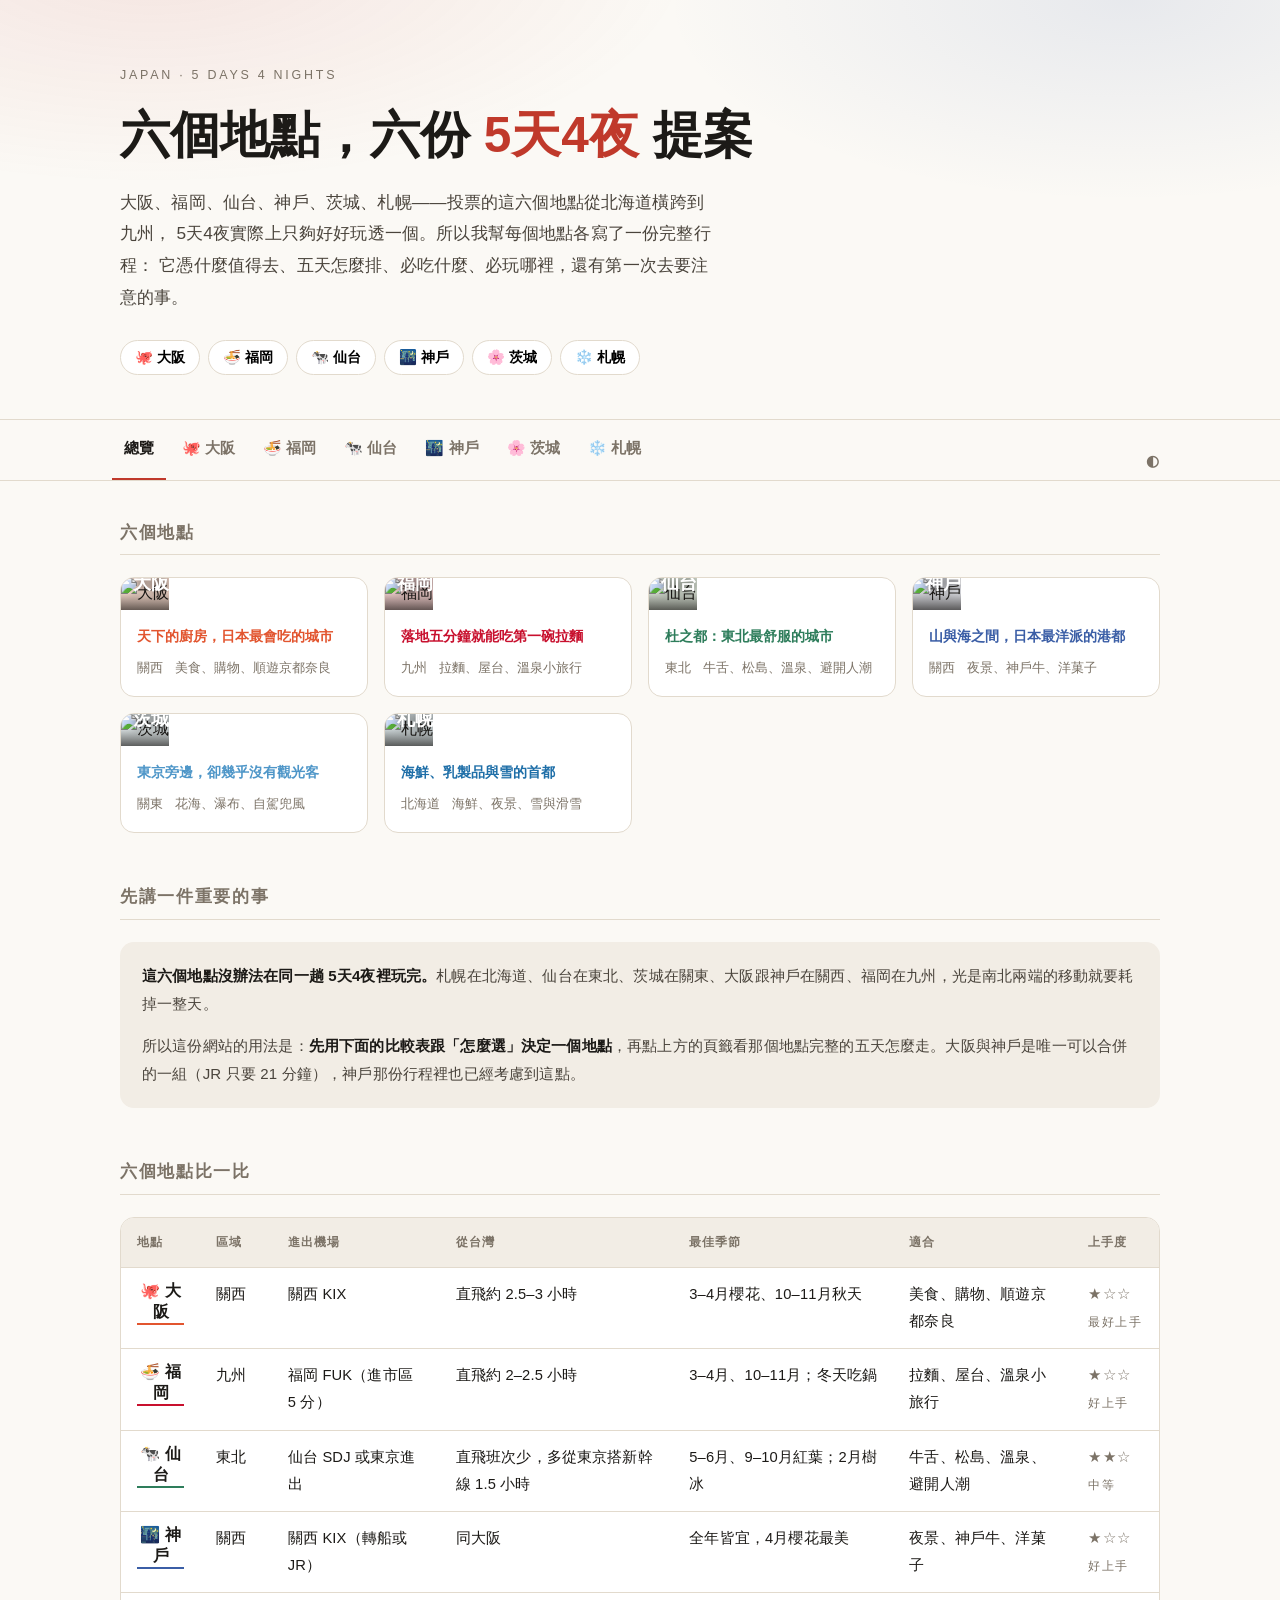
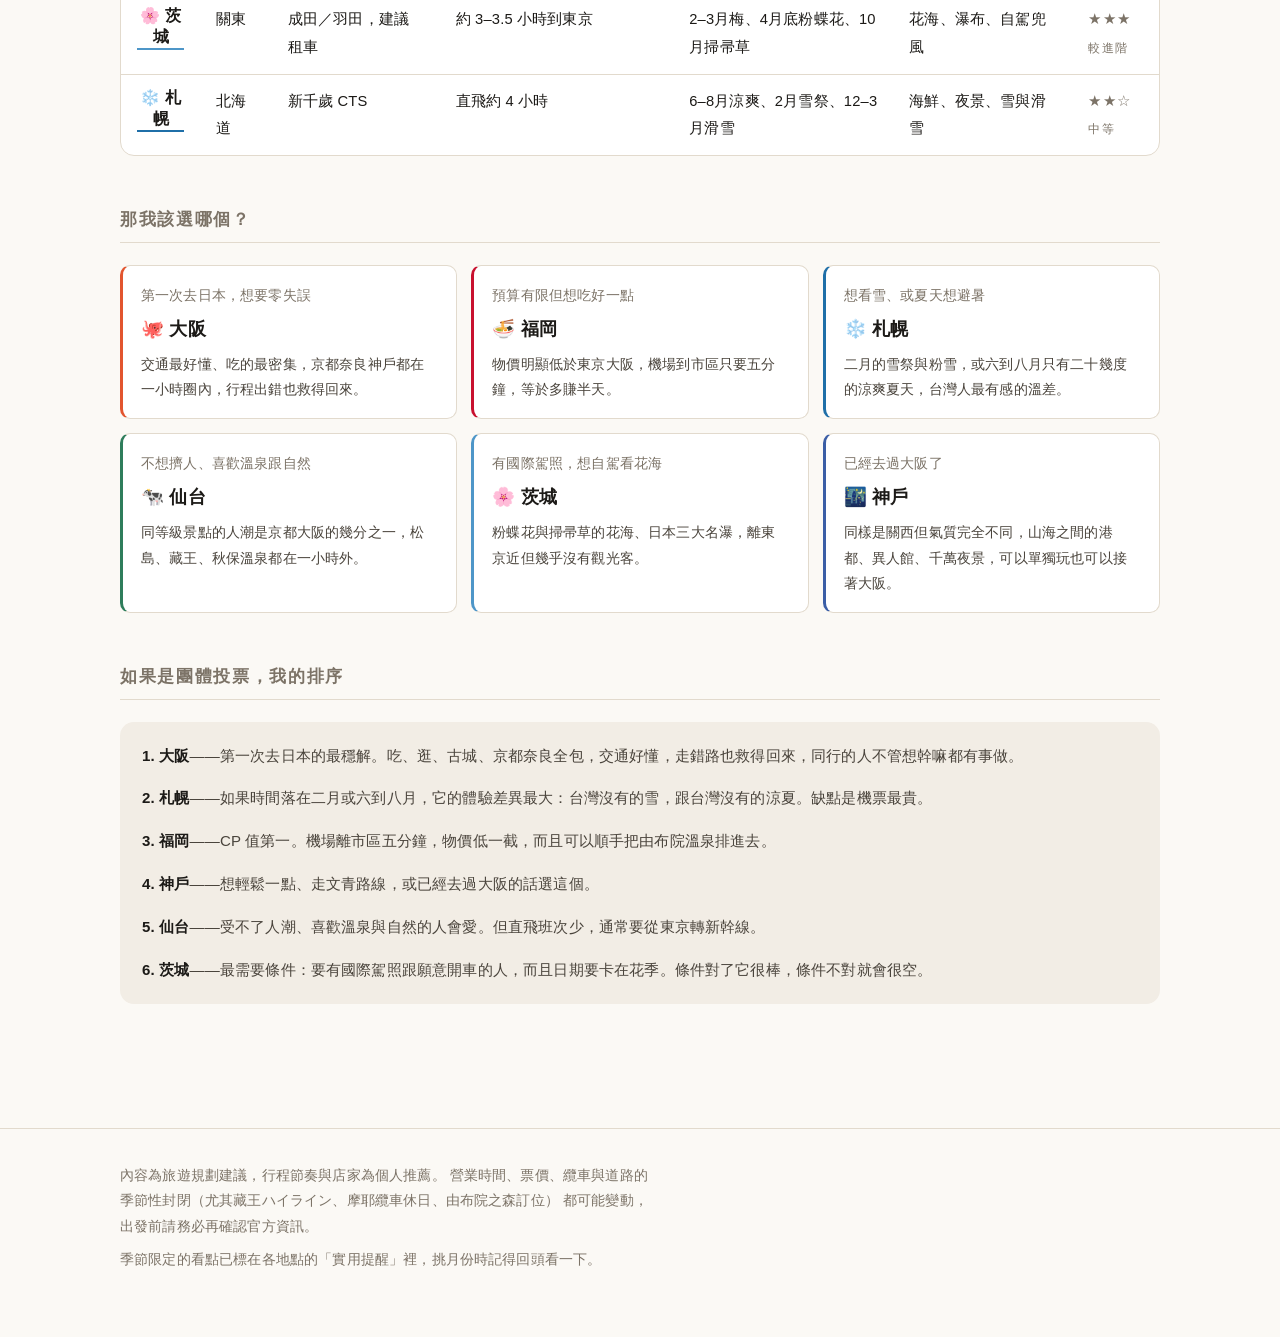
==== site/index.html @ 39559068 "Enrich itinerary site with photos, first-timer/deep plays, drinks & souvenirs Wire in ~60 Wikimedia " ====
<!DOCTYPE html>
<html lang="zh-Hant">
<head>
<meta charset="UTF-8" />
<meta name="viewport" content="width=device-width, initial-scale=1.0" />
<title>日本六選一 · 5天4夜行程提案</title>
<meta name="description" content="大阪、福岡、仙台、神戶、茨城、札幌——六個地點的特色、必吃、必玩，各附一份 5 天 4 夜行程。" />
<link rel="icon" href="data:image/svg+xml,%3Csvg xmlns='http://www.w3.org/2000/svg' viewBox='0 0 100 100'%3E%3Ccircle cx='50' cy='50' r='46' fill='%23FBF9F5'/%3E%3Ccircle cx='50' cy='50' r='26' fill='%23C0392B'/%3E%3C/svg%3E" />
<link rel="stylesheet" href="assets/style.css" />
</head>
<body>

<header class="hero">
  <div class="wrap">
    <div class="kicker">JAPAN · 5 DAYS 4 NIGHTS</div>
    <h1>六個地點，六份 <span class="sun">5天4夜</span> 提案</h1>
    <p class="lede">
      大阪、福岡、仙台、神戶、茨城、札幌——投票的這六個地點從北海道橫跨到九州，
      5天4夜實際上只夠好好玩透一個。所以我幫每個地點各寫了一份完整行程：
      它憑什麼值得去、五天怎麼排、必吃什麼、必玩哪裡，還有第一次去要注意的事。
    </p>
    <div class="hero-pills" id="heroPills"></div>
  </div>
</header>

<nav class="nav" aria-label="地點導覽">
  <div class="nav-inner" id="tabs" role="tablist"></div>
</nav>

<main class="wrap" id="panels"></main>

<footer>
  <div class="wrap">
    <p>
      內容為旅遊規劃建議，行程節奏與店家為個人推薦。
      營業時間、票價、纜車與道路的季節性封閉（尤其藏王ハイライン、摩耶纜車休日、由布院之森訂位）
      都可能變動，出發前請務必再確認官方資訊。
    </p>
    <p>季節限定的看點已標在各地點的「實用提醒」裡，挑月份時記得回頭看一下。</p>
  </div>
</footer>

<button class="to-top" id="toTop" aria-label="回到頂端">↑</button>

<script src="assets/data.js"></script>
<script src="assets/credits.js"></script>
<script src="assets/extra.js"></script>
<script>
(function () {
  'use strict';

  var esc = function (s) {
    return String(s).replace(/[&<>"']/g, function (c) {
      return { '&': '&amp;', '<': '&lt;', '>': '&gt;', '"': '&quot;', "'": '&#39;' }[c];
    });
  };

  /* ── 照片：用 Wikimedia Special:FilePath 組出公開連結 ── */
  var CREDIT_INDEX = {};
  (typeof CREDITS !== 'undefined' ? CREDITS : []).forEach(function (c) {
    CREDIT_INDEX[c.dest + '/' + c.slug] = c;
  });

  function creditBySlug(dest, slug) {
    return CREDIT_INDEX[dest + '/' + slug] || null;
  }

  // 從 credits.js 的 source（File: 頁）轉成可直接 <img> 的縮圖網址
  function imgUrl(dest, slug, width) {
    var c = creditBySlug(dest, slug);
    if (!c || !c.source) return '';
    var file = c.source.replace('https://commons.wikimedia.org/wiki/File:', '');
    return 'https://commons.wikimedia.org/wiki/Special:FilePath/' + file + '?width=' + (width || 1200);
  }

  function extraOf(id) {
    return (typeof EXTRA !== 'undefined' && EXTRA[id]) ? EXTRA[id] : {};
  }

  function findBy(key, val) {
    for (var i = 0; i < DESTINATIONS.length; i++) {
      if (DESTINATIONS[i][key] === val) return DESTINATIONS[i];
    }
    return null;
  }

  var accentOf = function (id) {
    var d = findBy('id', id);
    return d ? d.accent : '#C0392B';
  };

  var emojiOf = function (id) {
    var d = findBy('id', id);
    return d ? d.emoji : '📍';
  };

  var idOfName = function (name) {
    var d = findBy('name', name);
    return d ? d.id : '';
  };

  /* ── 總覽面板 ─────────────────────────────────────── */
  function overviewPanel() {
    var rows = OVERVIEW.map(function (o) {
      return '<tr style="--row-accent:' + accentOf(o.id) + '">'
        + '<td><button class="dest-link" data-goto="' + o.id + '">'
        + emojiOf(o.id) + ' ' + esc(o.name) + '</button></td>'
        + '<td>' + esc(o.region) + '</td>'
        + '<td>' + esc(o.airport) + '</td>'
        + '<td>' + esc(o.flight) + '</td>'
        + '<td>' + esc(o.season) + '</td>'
        + '<td>' + esc(o.good) + '</td>'
        + '<td class="stars">'
        + new Array(o.level + 1).join('★') + new Array(4 - o.level).join('☆')
        + '<br><span style="font-size:.78rem">' + esc(o.levelText) + '</span></td>'
        + '</tr>';
    }).join('');

    var picks = PICK_GUIDE.map(function (p) {
      return '<div class="pick" style="border-left-color:' + accentOf(idOfName(p.a)) + '">'
        + '<div class="q">' + esc(p.q) + '</div>'
        + '<div class="a">' + emojiOf(idOfName(p.a)) + ' ' + esc(p.a) + '</div>'
        + '<p class="why">' + esc(p.why) + '</p>'
        + '</div>';
    }).join('');

    var cards = DESTINATIONS.map(function (d) {
      var x = extraOf(d.id);
      var url = x.hero ? imgUrl(d.id, x.hero, 700) : '';
      var thumb = url
        ? '<img src="' + url + '" alt="' + esc(d.name) + '" loading="lazy" />'
        : '';
      var ov = null;
      for (var oi = 0; oi < OVERVIEW.length; oi++) {
        if (OVERVIEW[oi].id === d.id) { ov = OVERVIEW[oi]; break; }
      }
      var meta = ov
        ? '<div class="mt"><span>' + esc(ov.region) + '</span><span>' + esc(ov.good) + '</span></div>'
        : '';
      return '<button class="dest-card" data-goto="' + d.id + '" style="--dest:' + d.accent + '">'
        + '<div class="thumb">' + thumb
        + '<span class="badge">' + d.emoji + ' ' + esc(d.name) + '</span></div>'
        + '<div class="body">'
        + '<div class="tl">' + esc(d.tagline) + '</div>'
        + meta
        + '</div></button>';
    }).join('');

    return '<section class="panel" id="panel-overview" role="tabpanel">'

      + '<div class="section">'
      + '<h2>六個地點</h2>'
      + '<div class="dest-cards">' + cards + '</div>'
      + '</div>'

      + '<div class="section">'
      + '<h2>先講一件重要的事</h2>'
      + '<div class="note">'
      + '<p><strong>這六個地點沒辦法在同一趟 5天4夜裡玩完。</strong>'
      + '札幌在北海道、仙台在東北、茨城在關東、大阪跟神戶在關西、福岡在九州，'
      + '光是南北兩端的移動就要耗掉一整天。</p>'
      + '<p>所以這份網站的用法是：<strong>先用下面的比較表跟「怎麼選」決定一個地點</strong>，'
      + '再點上方的頁籤看那個地點完整的五天怎麼走。'
      + '大阪與神戶是唯一可以合併的一組（JR 只要 21 分鐘），神戶那份行程裡也已經考慮到這點。</p>'
      + '</div>'
      + '</div>'

      + '<div class="section">'
      + '<h2>六個地點比一比</h2>'
      + '<div class="table-scroll"><table>'
      + '<thead><tr>'
      + '<th>地點</th><th>區域</th><th>進出機場</th><th>從台灣</th>'
      + '<th>最佳季節</th><th>適合</th><th>上手度</th>'
      + '</tr></thead><tbody>' + rows + '</tbody>'
      + '</table></div>'
      + '</div>'

      + '<div class="section">'
      + '<h2>那我該選哪個？</h2>'
      + '<div class="grid c2">' + picks + '</div>'
      + '</div>'

      + '<div class="section">'
      + '<h2>如果是團體投票，我的排序</h2>'
      + '<div class="note">'
      + '<p><strong>1. 大阪</strong>——第一次去日本的最穩解。吃、逛、古城、京都奈良全包，'
      + '交通好懂，走錯路也救得回來，同行的人不管想幹嘛都有事做。</p>'
      + '<p><strong>2. 札幌</strong>——如果時間落在二月或六到八月，它的體驗差異最大：'
      + '台灣沒有的雪，跟台灣沒有的涼夏。缺點是機票最貴。</p>'
      + '<p><strong>3. 福岡</strong>——CP 值第一。機場離市區五分鐘，物價低一截，'
      + '而且可以順手把由布院溫泉排進去。</p>'
      + '<p><strong>4. 神戶</strong>——想輕鬆一點、走文青路線，或已經去過大阪的話選這個。</p>'
      + '<p><strong>5. 仙台</strong>——受不了人潮、喜歡溫泉與自然的人會愛。'
      + '但直飛班次少，通常要從東京轉新幹線。</p>'
      + '<p><strong>6. 茨城</strong>——最需要條件：要有國際駕照跟願意開車的人，'
      + '而且日期要卡在花季。條件對了它很棒，條件不對就會很空。</p>'
      + '</div>'
      + '</div>'

      + '</section>';
  }

  /* ── 地點面板 ─────────────────────────────────────── */
  function destPanel(d) {
    var facts = Object.keys(d.facts).map(function (k) {
      return '<div class="row"><dt>' + esc(k) + '</dt><dd>' + esc(d.facts[k]) + '</dd></div>';
    }).join('');

    var why = d.why.map(function (w) {
      return '<div class="why-card">'
        + '<div class="ic">' + w.icon + '</div>'
        + '<h3>' + esc(w.title) + '</h3>'
        + '<p>' + esc(w.text) + '</p>'
        + '</div>';
    }).join('');

    var days = d.itinerary.map(function (day) {
      var blocks = day.blocks.map(function (b) {
        return '<div class="blk">'
          + '<div class="when">' + esc(b.when) + '</div>'
          + '<div class="what">' + esc(b.text) + '</div>'
          + '</div>';
      }).join('');

      var foot = '';
      if (day.stay || day.tip) {
        foot += '<div class="day-foot">';
        if (day.stay) {
          foot += '<div class="meta"><span class="lbl">住宿</span><span>' + esc(day.stay) + '</span></div>';
        }
        if (day.tip) {
          foot += '<div class="meta tip"><span class="lbl">小提醒</span><span>' + esc(day.tip) + '</span></div>';
        }
        foot += '</div>';
      }

      return '<article class="day">'
        + '<div class="day-head">'
        + '<span class="day-num">DAY ' + day.day + '</span>'
        + '<h3>' + esc(day.title) + '</h3>'
        + '</div>'
        + '<div class="day-body">' + blocks + foot + '</div>'
        + '</article>';
    }).join('');

    var eats = d.eats.map(function (e) {
      return '<div class="eat">'
        + '<div class="top"><span class="nm">' + esc(e.name) + '</span>'
        + '<span class="jp">' + esc(e.jp) + '</span></div>'
        + '<p>' + esc(e.text) + '</p>'
        + '<div class="where">' + esc(e.where) + '</div>'
        + '</div>';
    }).join('');

    var x = extraOf(d.id);
    var playImg = x.playImg || {};
    var usedSlugs = {};

    var plays = d.plays.map(function (p) {
      var slug = playImg[p.name];
      var ph;
      if (slug) {
        usedSlugs[slug] = true;
        ph = '<div class="ph"><img src="' + imgUrl(d.id, slug, 640)
          + '" alt="' + esc(p.name) + '" loading="lazy" /></div>';
      } else {
        ph = '<div class="ph no-img">' + d.emoji + '</div>';
      }
      return '<figure class="play-card">' + ph
        + '<figcaption><div class="nm">' + esc(p.name) + '</div>'
        + '<p class="ds">' + esc(p.text) + '</p></figcaption></figure>';
    }).join('');

    /* 怎麼玩：第一次 vs 深度 */
    var howto = '';
    if (x.howto) {
      var col = function (title, items) {
        var lis = (items || []).map(function (i) {
          return '<li><span><strong>' + esc(i.t) + '</strong>' + esc(i.d) + '</span></li>';
        }).join('');
        return '<ul>' + lis + '</ul>';
      };
      howto = '<div class="grid c2">'
        + '<div class="howto-col first"><h3>🧭 第一次來，這樣玩不會錯</h3>'
        + col('first', x.howto.first) + '</div>'
        + '<div class="howto-col deep"><h3>🔍 想玩深一點，像在地人</h3>'
        + col('deep', x.howto.deep) + '</div>'
        + '</div>';
    }

    /* 喝（沿用必吃卡片樣式） */
    var drinks = (x.drinks || []).map(function (e) {
      return '<div class="eat">'
        + '<div class="top"><span class="nm">' + esc(e.name) + '</span>'
        + '<span class="jp">' + esc(e.jp) + '</span></div>'
        + '<p>' + esc(e.text) + '</p>'
        + '<div class="where">' + esc(e.where) + '</div>'
        + '</div>';
    }).join('');

    /* 伴手禮 */
    var souvenirs = (x.souvenirs || []).map(function (e) {
      return '<div class="eat">'
        + '<div class="top"><span class="nm">' + esc(e.name) + '</span>'
        + '<span class="jp">' + esc(e.jp) + '</span></div>'
        + '<p>' + esc(e.text) + '</p>'
        + '<div class="where">' + esc(e.where) + '</div>'
        + '</div>';
    }).join('');

    var tips = d.tips.map(function (t) {
      return '<li><span>' + esc(t) + '</span></li>';
    }).join('');

    /* 照片版權（本頁用到的圖） */
    if (x.hero) usedSlugs[x.hero] = true;
    var creditItems = Object.keys(usedSlugs).map(function (slug) {
      return creditBySlug(d.id, slug);
    }).filter(Boolean).map(function (c) {
      return '<li>' + esc(c.title) + ' — ' + esc(c.artist)
        + '（' + esc(c.license) + '）· '
        + '<a href="' + esc(c.source) + '" target="_blank" rel="noopener">來源</a></li>';
    }).join('');
    var credits = creditItems
      ? '<details class="credits"><summary>照片版權與授權（Wikimedia Commons）</summary><ul>'
        + creditItems + '</ul></details>'
      : '';

    var heroUrl = x.hero ? imgUrl(d.id, x.hero, 1600) : '';
    var hero = heroUrl
      ? '<div class="dest-hero">'
        + '<img src="' + heroUrl + '" alt="' + esc(d.name) + '" />'
        + '<div class="scrim"></div>'
        + '<div class="big-emoji">' + d.emoji + '</div>'
        + '<div class="cap">'
        + '<div class="romaji">' + esc(d.romaji) + '</div>'
        + '<h2>' + esc(d.name) + '</h2>'
        + '<div class="tagline">' + esc(d.tagline) + '</div>'
        + '</div></div>'
      : '';

    return '<section class="panel" id="panel-' + d.id + '" role="tabpanel" style="--dest:' + d.accent + '">'

      + hero
      + '<div class="dest-head">'
      + '<p class="intro">' + esc(d.intro) + '</p>'
      + '</div>'

      + '<dl class="facts">' + facts + '</dl>'

      + '<div class="section"><h2>為什麼值得去</h2>'
      + '<div class="grid c2">' + why + '</div></div>'

      + (howto ? '<div class="section"><h2>怎麼玩：第一次 vs 深度</h2>' + howto + '</div>' : '')

      + '<div class="section"><h2>5天4夜怎麼走</h2>'
      + '<div class="days">' + days + '</div></div>'

      + '<div class="section"><h2>必吃</h2>'
      + '<div class="grid c2">' + eats + '</div></div>'

      + (drinks ? '<div class="section"><h2>喝什麼</h2>'
        + '<div class="grid c2">' + drinks + '</div></div>' : '')

      + '<div class="section"><h2>必玩景點</h2>'
      + '<div class="play-grid">' + plays + '</div></div>'

      + (souvenirs ? '<div class="section"><h2>伴手禮怎麼買</h2>'
        + '<div class="grid c2">' + souvenirs + '</div></div>' : '')

      + '<div class="section"><h2>實用提醒</h2>'
      + '<ul class="tips">' + tips + '</ul>'
      + credits + '</div>'

      + '</section>';
  }

  /* ── 組裝 ─────────────────────────────────────────── */
  var tabsEl = document.getElementById('tabs');
  var panelsEl = document.getElementById('panels');
  var heroEl = document.getElementById('heroPills');

  var tabDefs = [{ id: 'overview', label: '總覽', accent: '#C0392B' }].concat(
    DESTINATIONS.map(function (d) {
      return { id: d.id, label: d.emoji + ' ' + d.name, accent: d.accent };
    })
  );

  tabsEl.innerHTML = tabDefs.map(function (t) {
    return '<button role="tab" data-tab="' + t.id + '" aria-selected="false"'
      + ' style="--tab-accent:' + t.accent + '">' + t.label + '</button>';
  }).join('') + '<button class="theme-toggle" id="themeToggle" aria-label="切換深淺色">◐</button>';

  panelsEl.innerHTML = overviewPanel() + DESTINATIONS.map(destPanel).join('');

  heroEl.innerHTML = DESTINATIONS.map(function (d) {
    return '<button class="hero-pill" data-goto="' + d.id + '">'
      + d.emoji + ' ' + esc(d.name) + '</button>';
  }).join('');

  function show(id, push) {
    var panel = document.getElementById('panel-' + id);
    if (!panel) { id = 'overview'; panel = document.getElementById('panel-overview'); }

    Array.prototype.forEach.call(document.querySelectorAll('.panel'), function (p) {
      p.classList.toggle('is-active', p === panel);
    });
    Array.prototype.forEach.call(tabsEl.querySelectorAll('[data-tab]'), function (b) {
      var on = b.getAttribute('data-tab') === id;
      b.setAttribute('aria-selected', on ? 'true' : 'false');
      if (on) b.scrollIntoView({ block: 'nearest', inline: 'center' });
    });

    if (push && location.hash.slice(1) !== id) {
      history.pushState(null, '', '#' + id);
    }
    window.scrollTo({ top: 0 });
  }

  document.addEventListener('click', function (e) {
    var tab = e.target.closest('[data-tab]');
    if (tab) { show(tab.getAttribute('data-tab'), true); return; }

    var go = e.target.closest('[data-goto]');
    if (go) { show(go.getAttribute('data-goto'), true); return; }
  });

  window.addEventListener('hashchange', function () {
    show(location.hash.slice(1) || 'overview', false);
  });

  /* 深淺色切換 */
  var toggle = document.getElementById('themeToggle');
  var stored = null;
  try { stored = localStorage.getItem('theme'); } catch (err) { /* 隱私模式下忽略 */ }
  if (stored) document.documentElement.setAttribute('data-theme', stored);

  toggle.addEventListener('click', function () {
    var cur = document.documentElement.getAttribute('data-theme');
    if (!cur) {
      cur = window.matchMedia('(prefers-color-scheme: dark)').matches ? 'dark' : 'light';
    }
    var next = cur === 'dark' ? 'light' : 'dark';
    document.documentElement.setAttribute('data-theme', next);
    try { localStorage.setItem('theme', next); } catch (err) { /* 忽略 */ }
  });

  /* 回到頂端 */
  var toTop = document.getElementById('toTop');
  window.addEventListener('scroll', function () {
    toTop.classList.toggle('show', window.scrollY > 700);
  }, { passive: true });
  toTop.addEventListener('click', function () {
    window.scrollTo({ top: 0, behavior: 'smooth' });
  });

  show(location.hash.slice(1) || 'overview', false);
})();
</script>
</body>
</html>
---- site/assets/style.css ----
/* ── 基礎 ───────────────────────────────────────────── */
:root {
  --paper: #FBF9F5;
  --paper-2: #FFFFFF;
  --paper-3: #F2EDE5;
  --ink: #1C1A17;
  --ink-2: #4A443C;
  --ink-3: #7C7367;
  --line: #E2DACD;
  --accent: #C0392B;
  --shadow: 0 1px 2px rgba(28, 26, 23, .04), 0 8px 24px rgba(28, 26, 23, .06);
  --radius: 14px;
  --max: 1080px;
  color-scheme: light dark;
}

@media (prefers-color-scheme: dark) {
  :root {
    --paper: #14120F;
    --paper-2: #1E1B17;
    --paper-3: #262219;
    --ink: #F2EEE7;
    --ink-2: #C4BCAF;
    --ink-3: #8E8578;
    --line: #322C24;
    --shadow: 0 1px 2px rgba(0, 0, 0, .3), 0 8px 24px rgba(0, 0, 0, .35);
  }
}

:root[data-theme="dark"] {
  --paper: #14120F;
  --paper-2: #1E1B17;
  --paper-3: #262219;
  --ink: #F2EEE7;
  --ink-2: #C4BCAF;
  --ink-3: #8E8578;
  --line: #322C24;
  --shadow: 0 1px 2px rgba(0, 0, 0, .3), 0 8px 24px rgba(0, 0, 0, .35);
}

:root[data-theme="light"] {
  --paper: #FBF9F5;
  --paper-2: #FFFFFF;
  --paper-3: #F2EDE5;
  --ink: #1C1A17;
  --ink-2: #4A443C;
  --ink-3: #7C7367;
  --line: #E2DACD;
  --shadow: 0 1px 2px rgba(28, 26, 23, .04), 0 8px 24px rgba(28, 26, 23, .06);
}

* { box-sizing: border-box; }

body {
  margin: 0;
  background: var(--paper);
  color: var(--ink);
  font-family: "Helvetica Neue", "Segoe UI", Arial,
    "PingFang TC", "Hiragino Sans CNS", "Noto Sans TC", "Microsoft JhengHei", sans-serif;
  font-size: 16px;
  line-height: 1.85;
  -webkit-text-size-adjust: 100%;
  letter-spacing: .01em;
}

h1, h2, h3, h4 { line-height: 1.4; margin: 0; font-weight: 700; letter-spacing: 0; }
p { margin: 0 0 1em; }
a { color: inherit; }

.wrap { max-width: var(--max); margin: 0 auto; padding: 0 20px; }

/* ── Hero ───────────────────────────────────────────── */
.hero {
  position: relative;
  padding: 64px 0 44px;
  overflow: hidden;
  border-bottom: 1px solid var(--line);
  background:
    radial-gradient(ellipse 70% 90% at 12% -10%, rgba(192, 57, 43, .10), transparent 60%),
    radial-gradient(ellipse 60% 80% at 88% 0%, rgba(59, 94, 166, .10), transparent 60%);
}

.hero .kicker {
  font-size: .78rem;
  letter-spacing: .22em;
  color: var(--ink-3);
  text-transform: uppercase;
  margin-bottom: 14px;
}

.hero h1 {
  font-size: clamp(1.9rem, 6vw, 3.1rem);
  margin-bottom: 16px;
}

.hero h1 .sun { color: var(--accent); }

.hero .lede {
  max-width: 62ch;
  color: var(--ink-2);
  font-size: clamp(.98rem, 2.4vw, 1.08rem);
  margin-bottom: 26px;
}

.hero-pills { display: flex; flex-wrap: wrap; gap: 8px; }

.hero-pill {
  display: inline-flex;
  align-items: center;
  gap: 6px;
  padding: 7px 14px;
  border-radius: 999px;
  background: var(--paper-2);
  border: 1px solid var(--line);
  font-size: .9rem;
  font-weight: 600;
  cursor: pointer;
  transition: transform .15s, box-shadow .15s;
}
.hero-pill:hover { transform: translateY(-2px); box-shadow: var(--shadow); }

/* ── 導覽 ───────────────────────────────────────────── */
.nav {
  position: sticky;
  top: 0;
  z-index: 50;
  background: color-mix(in srgb, var(--paper) 88%, transparent);
  backdrop-filter: blur(12px);
  border-bottom: 1px solid var(--line);
}

.nav-inner {
  max-width: var(--max);
  margin: 0 auto;
  display: flex;
  align-items: center;
  gap: 4px;
  padding: 0 12px;
  overflow-x: auto;
  scrollbar-width: none;
}
.nav-inner::-webkit-scrollbar { display: none; }

.nav button {
  flex: 0 0 auto;
  appearance: none;
  border: 0;
  background: none;
  font: inherit;
  font-weight: 600;
  font-size: .93rem;
  color: var(--ink-3);
  padding: 15px 12px;
  cursor: pointer;
  border-bottom: 2px solid transparent;
  white-space: nowrap;
  transition: color .15s;
}
.nav button:hover { color: var(--ink); }
.nav button[aria-selected="true"] {
  color: var(--ink);
  border-bottom-color: var(--tab-accent, var(--accent));
}

.theme-toggle {
  margin-left: auto;
  flex: 0 0 auto;
  appearance: none;
  border: 1px solid var(--line);
  background: var(--paper-2);
  color: var(--ink-2);
  border-radius: 999px;
  width: 34px; height: 34px;
  font-size: .95rem;
  cursor: pointer;
}

/* ── 版面通用 ───────────────────────────────────────── */
.panel { display: none; padding: 40px 0 72px; }
.panel.is-active { display: block; animation: fade .3s ease; }
@keyframes fade { from { opacity: 0; transform: translateY(6px); } to { opacity: 1; transform: none; } }

.section { margin-bottom: 52px; }

.section > h2 {
  font-size: 1.05rem;
  letter-spacing: .1em;
  color: var(--ink-3);
  text-transform: uppercase;
  padding-bottom: 10px;
  margin-bottom: 22px;
  border-bottom: 1px solid var(--line);
}

.card {
  background: var(--paper-2);
  border: 1px solid var(--line);
  border-radius: var(--radius);
  padding: 20px 22px;
}

.grid { display: grid; gap: 14px; }
.grid.c2 { grid-template-columns: repeat(auto-fit, minmax(280px, 1fr)); }
.grid.c3 { grid-template-columns: repeat(auto-fit, minmax(230px, 1fr)); }

/* ── 總覽：比較表 ───────────────────────────────────── */
.table-scroll { overflow-x: auto; border: 1px solid var(--line); border-radius: var(--radius); background: var(--paper-2); }

table { border-collapse: collapse; width: 100%; min-width: 720px; font-size: .92rem; }
th, td { text-align: left; padding: 13px 16px; border-bottom: 1px solid var(--line); vertical-align: top; }
thead th {
  background: var(--paper-3);
  font-size: .78rem;
  letter-spacing: .08em;
  color: var(--ink-3);
  text-transform: uppercase;
  white-space: nowrap;
}
tbody tr:last-child td { border-bottom: 0; }
tbody tr:hover { background: var(--paper-3); }

.dest-link {
  font-weight: 700;
  font-size: 1rem;
  cursor: pointer;
  border: 0; background: none; font-family: inherit;
  padding: 0;
  color: var(--ink);
  border-bottom: 2px solid var(--row-accent, var(--accent));
}

.stars { color: var(--ink-3); letter-spacing: .12em; white-space: nowrap; }

/* ── 總覽：怎麼選 ───────────────────────────────────── */
.pick {
  background: var(--paper-2);
  border: 1px solid var(--line);
  border-left: 3px solid var(--accent);
  border-radius: 10px;
  padding: 16px 18px;
}
.pick .q { font-size: .88rem; color: var(--ink-3); margin-bottom: 4px; }
.pick .a { font-size: 1.15rem; font-weight: 700; margin-bottom: 6px; }
.pick .why { font-size: .9rem; color: var(--ink-2); line-height: 1.75; margin: 0; }

.note {
  background: var(--paper-3);
  border-radius: var(--radius);
  padding: 20px 22px;
  font-size: .94rem;
  color: var(--ink-2);
}
.note strong { color: var(--ink); }
.note p:last-child { margin-bottom: 0; }

/* ── 地點主視覺（照片橫幅）─────────────────────────── */
.dest-hero {
  position: relative;
  border-radius: 18px;
  overflow: hidden;
  margin-bottom: 22px;
  border: 1px solid var(--line);
  background: color-mix(in srgb, var(--dest) 14%, var(--paper-2));
  aspect-ratio: 16 / 7;
}
.dest-hero img {
  position: absolute;
  inset: 0;
  width: 100%; height: 100%;
  object-fit: cover;
  display: block;
}
.dest-hero .scrim {
  position: absolute;
  inset: 0;
  background: linear-gradient(
    to top,
    rgba(10, 8, 6, .82) 0%,
    rgba(10, 8, 6, .30) 42%,
    rgba(10, 8, 6, .05) 70%,
    transparent 100%);
}
.dest-hero .cap {
  position: absolute;
  left: clamp(18px, 4vw, 34px);
  right: clamp(18px, 4vw, 34px);
  bottom: clamp(16px, 3.5vw, 30px);
  color: #fff;
}
.dest-hero .big-emoji {
  position: absolute;
  right: clamp(14px, 3vw, 26px);
  top: clamp(12px, 3vw, 22px);
  font-size: clamp(2.4rem, 8vw, 4.2rem);
  line-height: 1;
  filter: drop-shadow(0 2px 8px rgba(0,0,0,.4));
}
.dest-hero .romaji {
  font-size: .74rem;
  letter-spacing: .28em;
  color: color-mix(in srgb, var(--dest) 60%, #fff);
  font-weight: 800;
  margin-bottom: 6px;
  text-shadow: 0 1px 6px rgba(0,0,0,.5);
}
.dest-hero h2 {
  font-size: clamp(1.9rem, 6vw, 2.9rem);
  margin-bottom: 6px;
  color: #fff;
  text-shadow: 0 2px 12px rgba(0,0,0,.55);
}
.dest-hero .tagline {
  color: #fff;
  font-weight: 600;
  font-size: clamp(.92rem, 2.6vw, 1.06rem);
  text-shadow: 0 1px 8px rgba(0,0,0,.6);
}

.dest-head { margin-bottom: 40px; }
.dest-head .intro { max-width: 62ch; color: var(--ink-2); margin: 0; font-size: 1.02rem; }

.facts { display: grid; gap: 0; margin-bottom: 44px; border-top: 1px solid var(--line); }
.facts .row {
  display: grid;
  grid-template-columns: 108px 1fr;
  gap: 14px;
  padding: 12px 2px;
  border-bottom: 1px solid var(--line);
  font-size: .93rem;
}
.facts .row dt { color: var(--ink-3); font-weight: 600; margin: 0; }
.facts .row dd { margin: 0; color: var(--ink-2); }

/* ── 為什麼值得去 ───────────────────────────────────── */
.why-card { background: var(--paper-2); border: 1px solid var(--line); border-radius: var(--radius); padding: 20px; }
.why-card .ic { font-size: 1.7rem; line-height: 1; margin-bottom: 12px; }
.why-card h3 { font-size: 1.02rem; margin-bottom: 8px; }
.why-card p { font-size: .91rem; color: var(--ink-2); margin: 0; line-height: 1.8; }

/* ── 行程時間軸 ─────────────────────────────────────── */
.days { display: grid; gap: 16px; }

.day {
  background: var(--paper-2);
  border: 1px solid var(--line);
  border-radius: var(--radius);
  overflow: hidden;
}

.day-head {
  display: flex;
  align-items: baseline;
  gap: 14px;
  padding: 16px 22px;
  background: linear-gradient(90deg, color-mix(in srgb, var(--dest) 11%, var(--paper-2)), var(--paper-2));
  border-bottom: 1px solid var(--line);
}
.day-num {
  flex: 0 0 auto;
  font-size: .72rem;
  font-weight: 800;
  letter-spacing: .14em;
  color: var(--dest);
}
.day-head h3 { font-size: 1.05rem; }

.day-body { padding: 6px 22px 18px; }

.blk {
  display: grid;
  grid-template-columns: 62px 1fr;
  gap: 16px;
  padding: 13px 0;
  border-bottom: 1px dashed var(--line);
}
.blk:last-of-type { border-bottom: 0; }
.blk .when {
  font-size: .8rem;
  font-weight: 700;
  color: var(--dest);
  padding-top: .28em;
  white-space: nowrap;
}
.blk .what { font-size: .93rem; color: var(--ink-2); line-height: 1.8; }

.day-foot { display: grid; gap: 8px; padding: 14px 0 4px; margin-top: 6px; border-top: 1px solid var(--line); }
.meta { font-size: .87rem; color: var(--ink-2); display: flex; gap: 8px; }
.meta .lbl {
  flex: 0 0 auto;
  font-size: .72rem;
  font-weight: 700;
  letter-spacing: .06em;
  padding: 1px 8px;
  border-radius: 999px;
  background: var(--paper-3);
  color: var(--ink-3);
  height: fit-content;
  margin-top: .28em;
  white-space: nowrap;
}
.meta.tip .lbl { background: color-mix(in srgb, var(--dest) 18%, var(--paper-3)); color: var(--dest); }

/* ── 必吃 ───────────────────────────────────────────── */
.eat {
  background: var(--paper-2);
  border: 1px solid var(--line);
  border-radius: var(--radius);
  padding: 17px 19px;
}
.eat .top { display: flex; align-items: baseline; gap: 9px; flex-wrap: wrap; margin-bottom: 8px; }
.eat .nm { font-weight: 700; font-size: 1rem; }
.eat .jp { font-size: .78rem; color: var(--ink-3); }
.eat p { font-size: .89rem; color: var(--ink-2); margin: 0 0 9px; line-height: 1.75; }
.eat .where { font-size: .82rem; color: var(--dest); font-weight: 600; }
.eat .where::before { content: "📍 "; }

/* ── 必玩 ───────────────────────────────────────────── */
.plays { display: grid; gap: 0; border-top: 1px solid var(--line); }
.play {
  display: grid;
  grid-template-columns: minmax(150px, 210px) 1fr;
  gap: 18px;
  padding: 14px 4px;
  border-bottom: 1px solid var(--line);
}
.play .nm { font-weight: 700; font-size: .95rem; }
.play .ds { font-size: .89rem; color: var(--ink-2); margin: 0; }

/* ── 實用提醒 ───────────────────────────────────────── */
.tips { list-style: none; padding: 0; margin: 0; display: grid; gap: 11px; }
.tips li {
  display: grid;
  grid-template-columns: 22px 1fr;
  gap: 10px;
  font-size: .92rem;
  color: var(--ink-2);
  background: var(--paper-2);
  border: 1px solid var(--line);
  border-radius: 10px;
  padding: 13px 16px;
}
.tips li::before { content: "✓"; color: var(--dest); font-weight: 800; }

/* ── 總覽：六地視覺卡片 ─────────────────────────────── */
.dest-cards { display: grid; gap: 16px; grid-template-columns: repeat(auto-fill, minmax(240px, 1fr)); }
.dest-card {
  --dest: var(--accent);
  text-align: left;
  border: 1px solid var(--line);
  border-radius: var(--radius);
  overflow: hidden;
  background: var(--paper-2);
  cursor: pointer;
  padding: 0;
  font: inherit;
  color: inherit;
  display: flex;
  flex-direction: column;
  transition: transform .15s, box-shadow .15s;
}
.dest-card:hover { transform: translateY(-3px); box-shadow: var(--shadow); }
.dest-card .thumb {
  position: relative;
  aspect-ratio: 3 / 2;
  background: color-mix(in srgb, var(--dest) 16%, var(--paper-3));
  overflow: hidden;
}
.dest-card .thumb img { width: 100%; height: 100%; object-fit: cover; display: block; }
.dest-card .thumb .badge {
  position: absolute;
  left: 12px; bottom: 10px;
  color: #fff;
  font-weight: 800;
  font-size: 1.15rem;
  text-shadow: 0 1px 8px rgba(0,0,0,.7);
}
.dest-card .thumb::after {
  content: "";
  position: absolute; inset: 0;
  background: linear-gradient(to top, rgba(10,8,6,.6), transparent 55%);
}
.dest-card .body { padding: 13px 16px 16px; display: flex; flex-direction: column; gap: 6px; }
.dest-card .tl { color: var(--dest); font-weight: 600; font-size: .9rem; }
.dest-card .mt { font-size: .82rem; color: var(--ink-3); display: flex; flex-wrap: wrap; gap: 4px 12px; }

/* ── 怎麼玩：第一次 vs 深度 ─────────────────────────── */
.howto-col {
  background: var(--paper-2);
  border: 1px solid var(--line);
  border-radius: var(--radius);
  padding: 20px 22px;
}
.howto-col.deep { background: var(--paper-3); }
.howto-col h3 {
  font-size: 1.02rem;
  margin-bottom: 14px;
  padding-bottom: 12px;
  border-bottom: 1px solid var(--line);
  display: flex; align-items: center; gap: 8px;
}
.howto-col ul { list-style: none; margin: 0; padding: 0; display: grid; gap: 14px; }
.howto-col li { display: grid; grid-template-columns: auto 1fr; gap: 10px; align-items: start; }
.howto-col li::before {
  content: "";
  width: 8px; height: 8px; border-radius: 50%;
  background: var(--dest);
  margin-top: .55em;
}
.howto-col.deep li::before { background: var(--ink-3); }
.howto-col li strong { display: block; font-size: .95rem; margin-bottom: 2px; }
.howto-col li span { font-size: .88rem; color: var(--ink-2); line-height: 1.7; }

/* ── 必玩景點：照片藝廊 ─────────────────────────────── */
.play-grid { display: grid; gap: 16px; grid-template-columns: repeat(auto-fill, minmax(238px, 1fr)); }
.play-card {
  margin: 0;
  border: 1px solid var(--line);
  border-radius: var(--radius);
  overflow: hidden;
  background: var(--paper-2);
  display: flex;
  flex-direction: column;
}
.play-card .ph {
  position: relative;
  aspect-ratio: 4 / 3;
  background: color-mix(in srgb, var(--dest) 14%, var(--paper-3));
  overflow: hidden;
}
.play-card .ph img {
  width: 100%; height: 100%;
  object-fit: cover;
  display: block;
  transition: transform .4s ease;
}
.play-card:hover .ph img { transform: scale(1.05); }
.play-card .ph.no-img {
  display: flex; align-items: center; justify-content: center;
  font-size: 2.6rem; opacity: .5;
}
.play-card figcaption { padding: 13px 16px 16px; }
.play-card .nm { font-weight: 700; font-size: .98rem; margin-bottom: 5px; }
.play-card .ds { font-size: .87rem; color: var(--ink-2); margin: 0; line-height: 1.7; }

/* ── 照片版權 ───────────────────────────────────────── */
.credits {
  margin-top: 8px;
  border: 1px solid var(--line);
  border-radius: 10px;
  background: var(--paper-2);
  font-size: .82rem;
}
.credits summary {
  cursor: pointer;
  padding: 12px 16px;
  color: var(--ink-3);
  font-weight: 600;
  letter-spacing: .04em;
}
.credits summary::marker { color: var(--dest); }
.credits ul { list-style: none; margin: 0; padding: 0 16px 14px; display: grid; gap: 7px; }
.credits li { color: var(--ink-3); line-height: 1.55; }
.credits a { color: var(--ink-2); text-decoration: underline; text-underline-offset: 2px; }

/* ── 頁尾 ───────────────────────────────────────────── */
footer {
  border-top: 1px solid var(--line);
  padding: 34px 0 56px;
  font-size: .86rem;
  color: var(--ink-3);
}
footer p { margin: 0 0 .6em; max-width: 70ch; }

.to-top {
  position: fixed;
  right: 18px; bottom: 18px;
  width: 42px; height: 42px;
  border-radius: 50%;
  border: 1px solid var(--line);
  background: var(--paper-2);
  color: var(--ink-2);
  box-shadow: var(--shadow);
  cursor: pointer;
  font-size: 1rem;
  display: none;
  z-index: 40;
}
.to-top.show { display: block; }

/* ── 手機 ───────────────────────────────────────────── */
@media (max-width: 620px) {
  body { font-size: 15.5px; }
  .hero { padding: 44px 0 34px; }
  .dest-head { padding: 24px 20px; }
  .day-head, .day-body { padding-left: 16px; padding-right: 16px; }
  .blk { grid-template-columns: 1fr; gap: 4px; }
  .blk .when { padding-top: 0; }
  .facts .row { grid-template-columns: 1fr; gap: 2px; }
  .play { grid-template-columns: 1fr; gap: 3px; }
  .section { margin-bottom: 40px; }
  .dest-hero { aspect-ratio: 3 / 2; }
  .play-grid { grid-template-columns: repeat(auto-fill, minmax(150px, 1fr)); gap: 12px; }
  .play-card figcaption { padding: 11px 13px 13px; }
  .dest-cards { grid-template-columns: repeat(auto-fill, minmax(158px, 1fr)); gap: 12px; }
}

@media (prefers-reduced-motion: reduce) {
  *, *::before, *::after { animation: none !important; transition: none !important; }
}
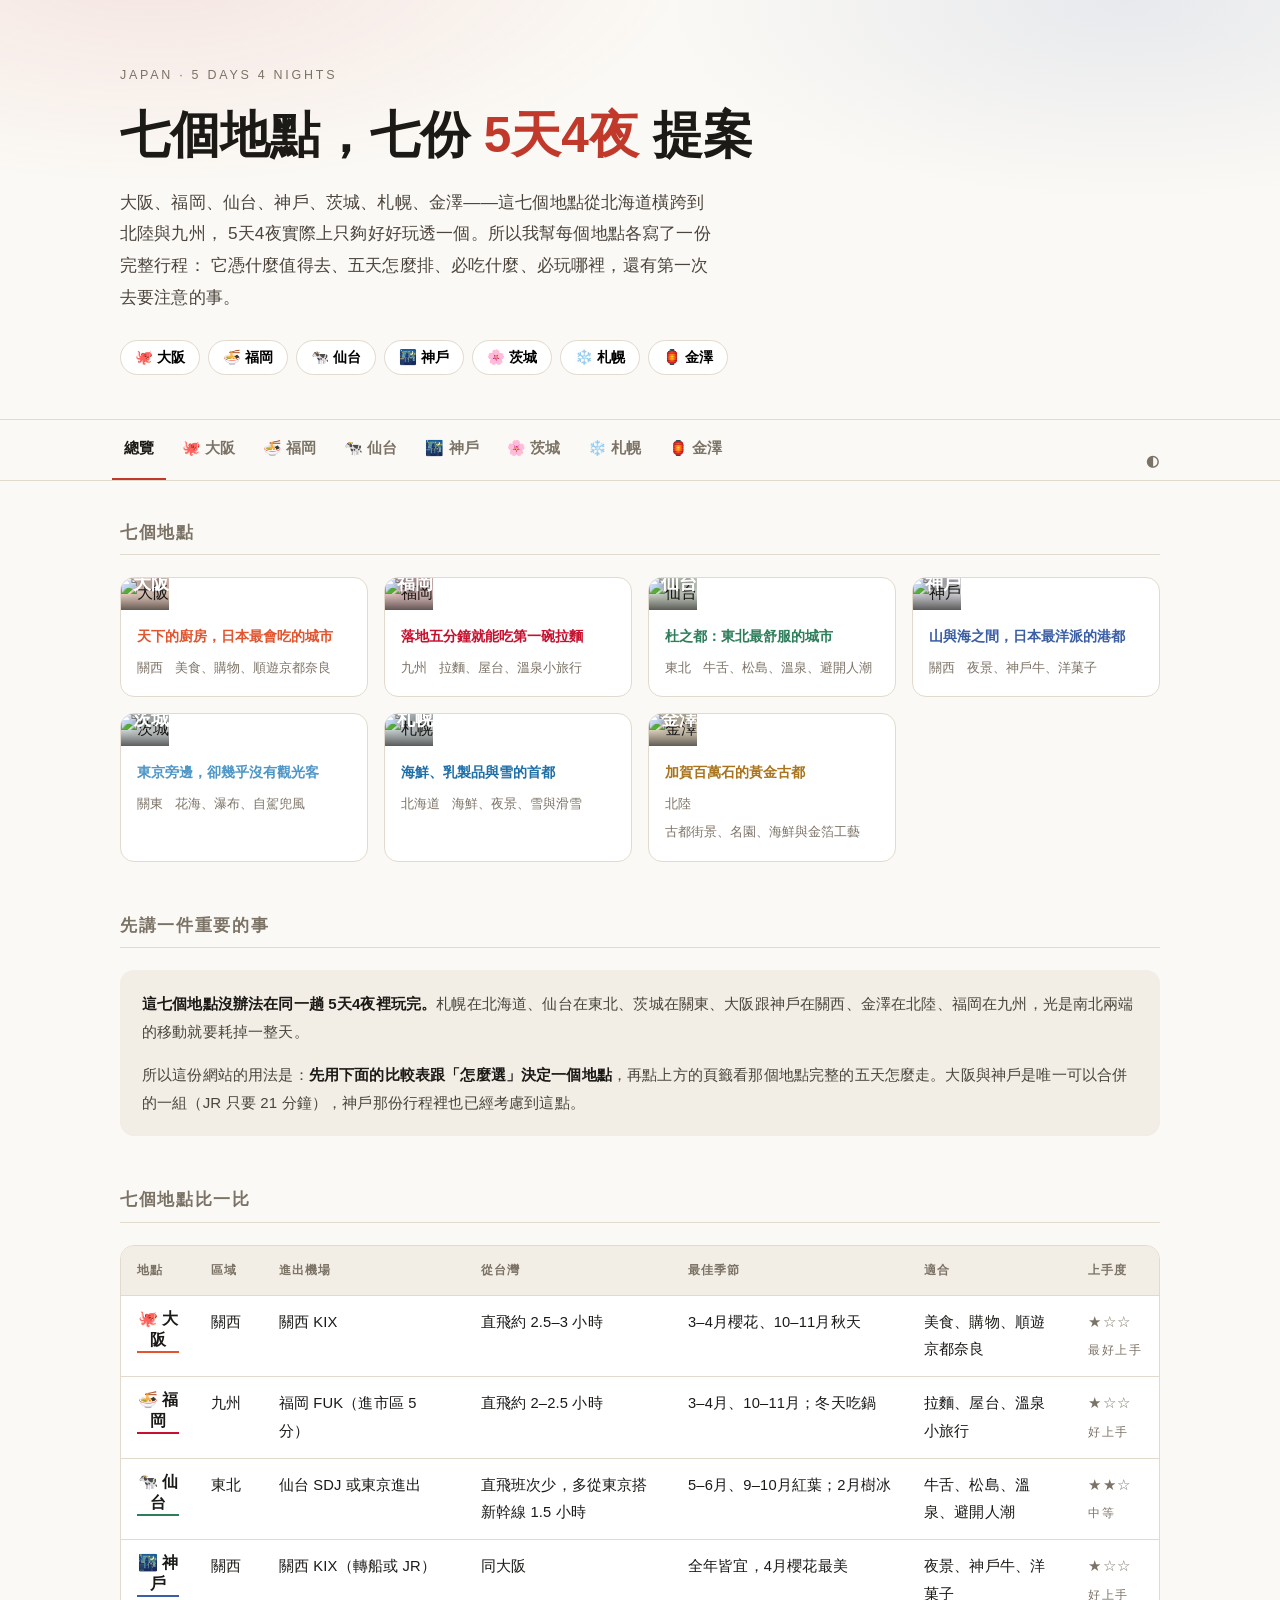
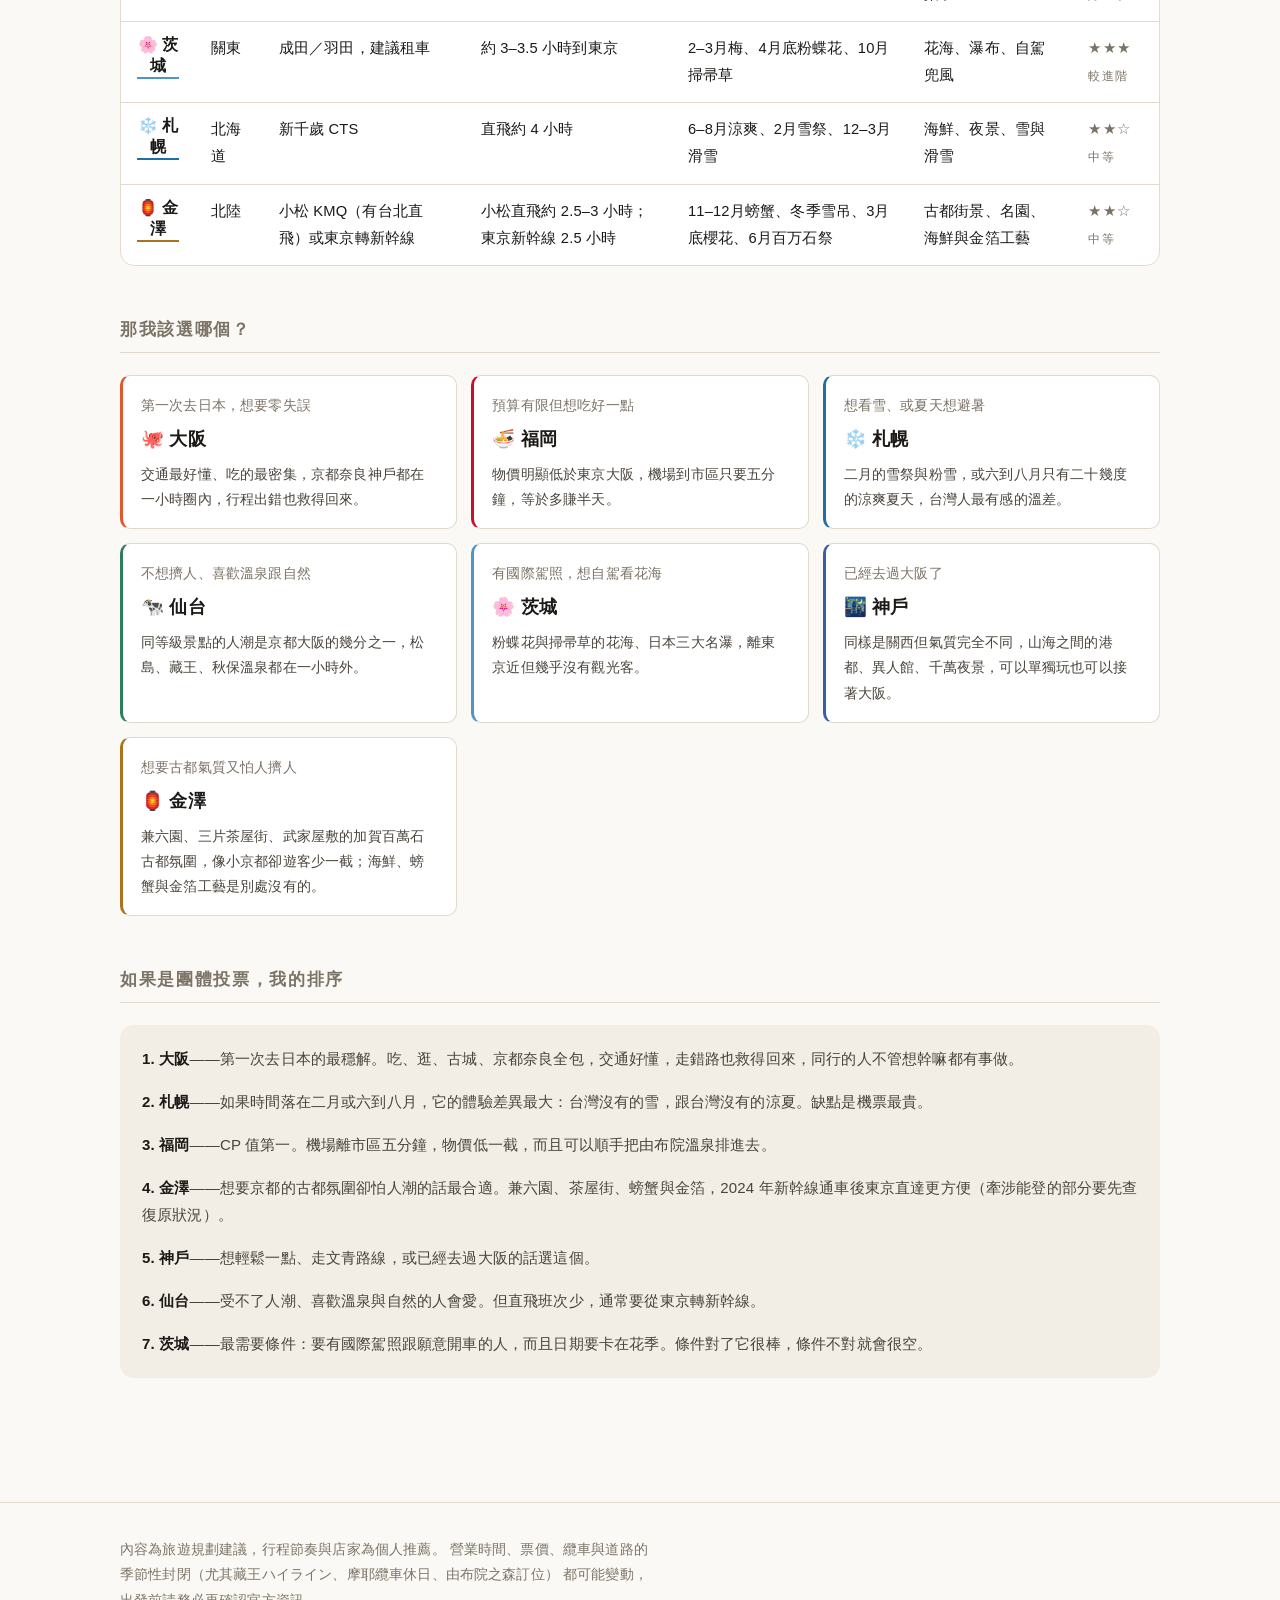
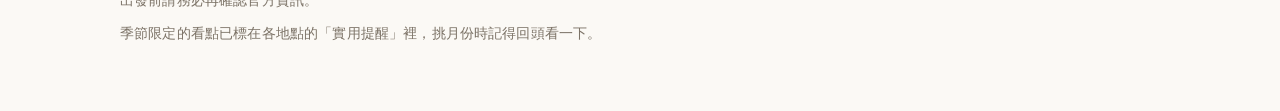
==== commit f19830d2: "Add Kanazawa (7th destination) with fact-checked 2026 content & photos Full destination: 5D4N itiner" ====
--- a/site/index.html
+++ b/site/index.html
@@ -4,7 +4,7 @@
 <meta charset="UTF-8" />
 <meta name="viewport" content="width=device-width, initial-scale=1.0" />
 <title>日本六選一 · 5天4夜行程提案</title>
-<meta name="description" content="大阪、福岡、仙台、神戶、茨城、札幌——六個地點的特色、必吃、必玩，各附一份 5 天 4 夜行程。" />
+<meta name="description" content="大阪、福岡、仙台、神戶、茨城、札幌、金澤——七個地點的特色、必吃、必玩，各附一份 5 天 4 夜行程。" />
 <link rel="icon" href="data:image/svg+xml,%3Csvg xmlns='http://www.w3.org/2000/svg' viewBox='0 0 100 100'%3E%3Ccircle cx='50' cy='50' r='46' fill='%23FBF9F5'/%3E%3Ccircle cx='50' cy='50' r='26' fill='%23C0392B'/%3E%3C/svg%3E" />
 <link rel="stylesheet" href="assets/style.css" />
 </head>
@@ -13,9 +13,9 @@
 <header class="hero">
   <div class="wrap">
     <div class="kicker">JAPAN · 5 DAYS 4 NIGHTS</div>
-    <h1>六個地點，六份 <span class="sun">5天4夜</span> 提案</h1>
+    <h1>七個地點，七份 <span class="sun">5天4夜</span> 提案</h1>
     <p class="lede">
-      大阪、福岡、仙台、神戶、茨城、札幌——投票的這六個地點從北海道橫跨到九州，
+      大阪、福岡、仙台、神戶、茨城、札幌、金澤——這七個地點從北海道橫跨到北陸與九州，
       5天4夜實際上只夠好好玩透一個。所以我幫每個地點各寫了一份完整行程：
       它憑什麼值得去、五天怎麼排、必吃什麼、必玩哪裡，還有第一次去要注意的事。
     </p>
@@ -149,15 +149,15 @@
     return '<section class="panel" id="panel-overview" role="tabpanel">'
 
       + '<div class="section">'
-      + '<h2>六個地點</h2>'
+      + '<h2>七個地點</h2>'
       + '<div class="dest-cards">' + cards + '</div>'
       + '</div>'
 
       + '<div class="section">'
       + '<h2>先講一件重要的事</h2>'
       + '<div class="note">'
-      + '<p><strong>這六個地點沒辦法在同一趟 5天4夜裡玩完。</strong>'
-      + '札幌在北海道、仙台在東北、茨城在關東、大阪跟神戶在關西、福岡在九州，'
+      + '<p><strong>這七個地點沒辦法在同一趟 5天4夜裡玩完。</strong>'
+      + '札幌在北海道、仙台在東北、茨城在關東、大阪跟神戶在關西、金澤在北陸、福岡在九州，'
       + '光是南北兩端的移動就要耗掉一整天。</p>'
       + '<p>所以這份網站的用法是：<strong>先用下面的比較表跟「怎麼選」決定一個地點</strong>，'
       + '再點上方的頁籤看那個地點完整的五天怎麼走。'
@@ -166,7 +166,7 @@
       + '</div>'
 
       + '<div class="section">'
-      + '<h2>六個地點比一比</h2>'
+      + '<h2>七個地點比一比</h2>'
       + '<div class="table-scroll"><table>'
       + '<thead><tr>'
       + '<th>地點</th><th>區域</th><th>進出機場</th><th>從台灣</th>'
@@ -189,10 +189,12 @@
       + '台灣沒有的雪，跟台灣沒有的涼夏。缺點是機票最貴。</p>'
       + '<p><strong>3. 福岡</strong>——CP 值第一。機場離市區五分鐘，物價低一截，'
       + '而且可以順手把由布院溫泉排進去。</p>'
-      + '<p><strong>4. 神戶</strong>——想輕鬆一點、走文青路線，或已經去過大阪的話選這個。</p>'
-      + '<p><strong>5. 仙台</strong>——受不了人潮、喜歡溫泉與自然的人會愛。'
+      + '<p><strong>4. 金澤</strong>——想要京都的古都氛圍卻怕人潮的話最合適。'
+      + '兼六園、茶屋街、螃蟹與金箔，2024 年新幹線通車後東京直達更方便（牽涉能登的部分要先查復原狀況）。</p>'
+      + '<p><strong>5. 神戶</strong>——想輕鬆一點、走文青路線，或已經去過大阪的話選這個。</p>'
+      + '<p><strong>6. 仙台</strong>——受不了人潮、喜歡溫泉與自然的人會愛。'
       + '但直飛班次少，通常要從東京轉新幹線。</p>'
-      + '<p><strong>6. 茨城</strong>——最需要條件：要有國際駕照跟願意開車的人，'
+      + '<p><strong>7. 茨城</strong>——最需要條件：要有國際駕照跟願意開車的人，'
       + '而且日期要卡在花季。條件對了它很棒，條件不對就會很空。</p>'
       + '</div>'
       + '</div>'
@@ -326,6 +328,47 @@
         + creditItems + '</ul></details>'
       : '';
 
+    /* 季節限定 */
+    var seasonal = '';
+    if (x.seasonal && x.seasonal.length) {
+      var sc = x.seasonal.map(function (s) {
+        return '<div class="season-card">'
+          + (s.tag ? '<span class="tag">' + esc(s.tag) + '</span>' : '')
+          + '<h3>' + esc(s.title) + '</h3>'
+          + '<p>' + esc(s.text) + '</p></div>';
+      }).join('');
+      seasonal = '<div class="section"><h2>季節限定</h2>'
+        + '<p class="data-note">資訊查證於 2026 年 7 月；活動日期與票價以官方最新公告為準。</p>'
+        + '<div class="grid c2">' + sc + '</div></div>';
+    }
+
+    /* 最新情報：新開與必知 */
+    var whatsnew = '';
+    if (x.whatsnew && x.whatsnew.length) {
+      var nc = x.whatsnew.map(function (n) {
+        return '<div class="eat">'
+          + '<div class="top"><span class="nm">' + esc(n.name) + '</span>'
+          + (n.tag ? '<span class="tag-new">' + esc(n.tag) + '</span>' : '') + '</div>'
+          + (n.when ? '<div class="when-badge">' + esc(n.when) + '</div>' : '')
+          + '<p>' + esc(n.text) + '</p></div>';
+      }).join('');
+      whatsnew = '<div class="section"><h2>最新情報：新開與必知</h2>'
+        + '<div class="grid c2">' + nc + '</div></div>';
+    }
+
+    /* 美食名店口袋清單 */
+    var foodPicks = (x.foodPicks || []).map(function (e) {
+      return '<div class="eat">'
+        + '<div class="top"><span class="nm">' + esc(e.name) + '</span>'
+        + '<span class="jp">' + esc(e.jp) + '</span></div>'
+        + '<p>' + esc(e.text) + '</p>'
+        + '<div class="where">' + esc(e.where) + '</div></div>';
+    }).join('');
+    var foodPicksSec = foodPicks
+      ? '<div class="section"><h2>美食名店口袋清單</h2>'
+        + '<div class="grid c2">' + foodPicks + '</div></div>'
+      : '';
+
     var heroUrl = x.hero ? imgUrl(d.id, x.hero, 1600) : '';
     var hero = heroUrl
       ? '<div class="dest-hero">'
@@ -351,6 +394,9 @@
       + '<div class="section"><h2>為什麼值得去</h2>'
       + '<div class="grid c2">' + why + '</div></div>'
 
+      + seasonal
+      + whatsnew
+
       + (howto ? '<div class="section"><h2>怎麼玩：第一次 vs 深度</h2>' + howto + '</div>' : '')
 
       + '<div class="section"><h2>5天4夜怎麼走</h2>'
@@ -358,6 +404,8 @@
 
       + '<div class="section"><h2>必吃</h2>'
       + '<div class="grid c2">' + eats + '</div></div>'
+
+      + foodPicksSec
 
       + (drinks ? '<div class="section"><h2>喝什麼</h2>'
         + '<div class="grid c2">' + drinks + '</div></div>' : '')
--- a/site/assets/style.css
+++ b/site/assets/style.css
@@ -509,6 +509,32 @@
 .howto-col.deep li::before { background: var(--ink-3); }
 .howto-col li strong { display: block; font-size: .95rem; margin-bottom: 2px; }
 .howto-col li span { font-size: .88rem; color: var(--ink-2); line-height: 1.7; }
+
+/* ── 季節限定 ───────────────────────────────────────── */
+.data-note { font-size: .82rem; color: var(--ink-3); margin: -8px 0 18px; }
+.season-card {
+  background: var(--paper-2);
+  border: 1px solid var(--line);
+  border-radius: var(--radius);
+  padding: 18px 20px;
+}
+.season-card .tag {
+  display: inline-block;
+  font-size: .72rem; font-weight: 800; letter-spacing: .06em;
+  color: #fff; background: var(--dest);
+  border-radius: 999px; padding: 3px 11px; margin-bottom: 11px;
+}
+.season-card h3 { font-size: 1rem; margin-bottom: 7px; }
+.season-card p { font-size: .89rem; color: var(--ink-2); margin: 0; line-height: 1.78; }
+
+/* ── 最新情報（沿用 .eat 卡片，加 when / tag）─────────── */
+.eat .when-badge { font-size: .74rem; font-weight: 700; color: var(--dest); margin-bottom: 7px; }
+.eat .tag-new {
+  display: inline-block;
+  font-size: .68rem; font-weight: 800; letter-spacing: .05em;
+  color: #fff; background: var(--dest);
+  border-radius: 999px; padding: 2px 9px; margin-left: 6px;
+}
 
 /* ── 必玩景點：照片藝廊 ─────────────────────────────── */
 .play-grid { display: grid; gap: 16px; grid-template-columns: repeat(auto-fill, minmax(238px, 1fr)); }
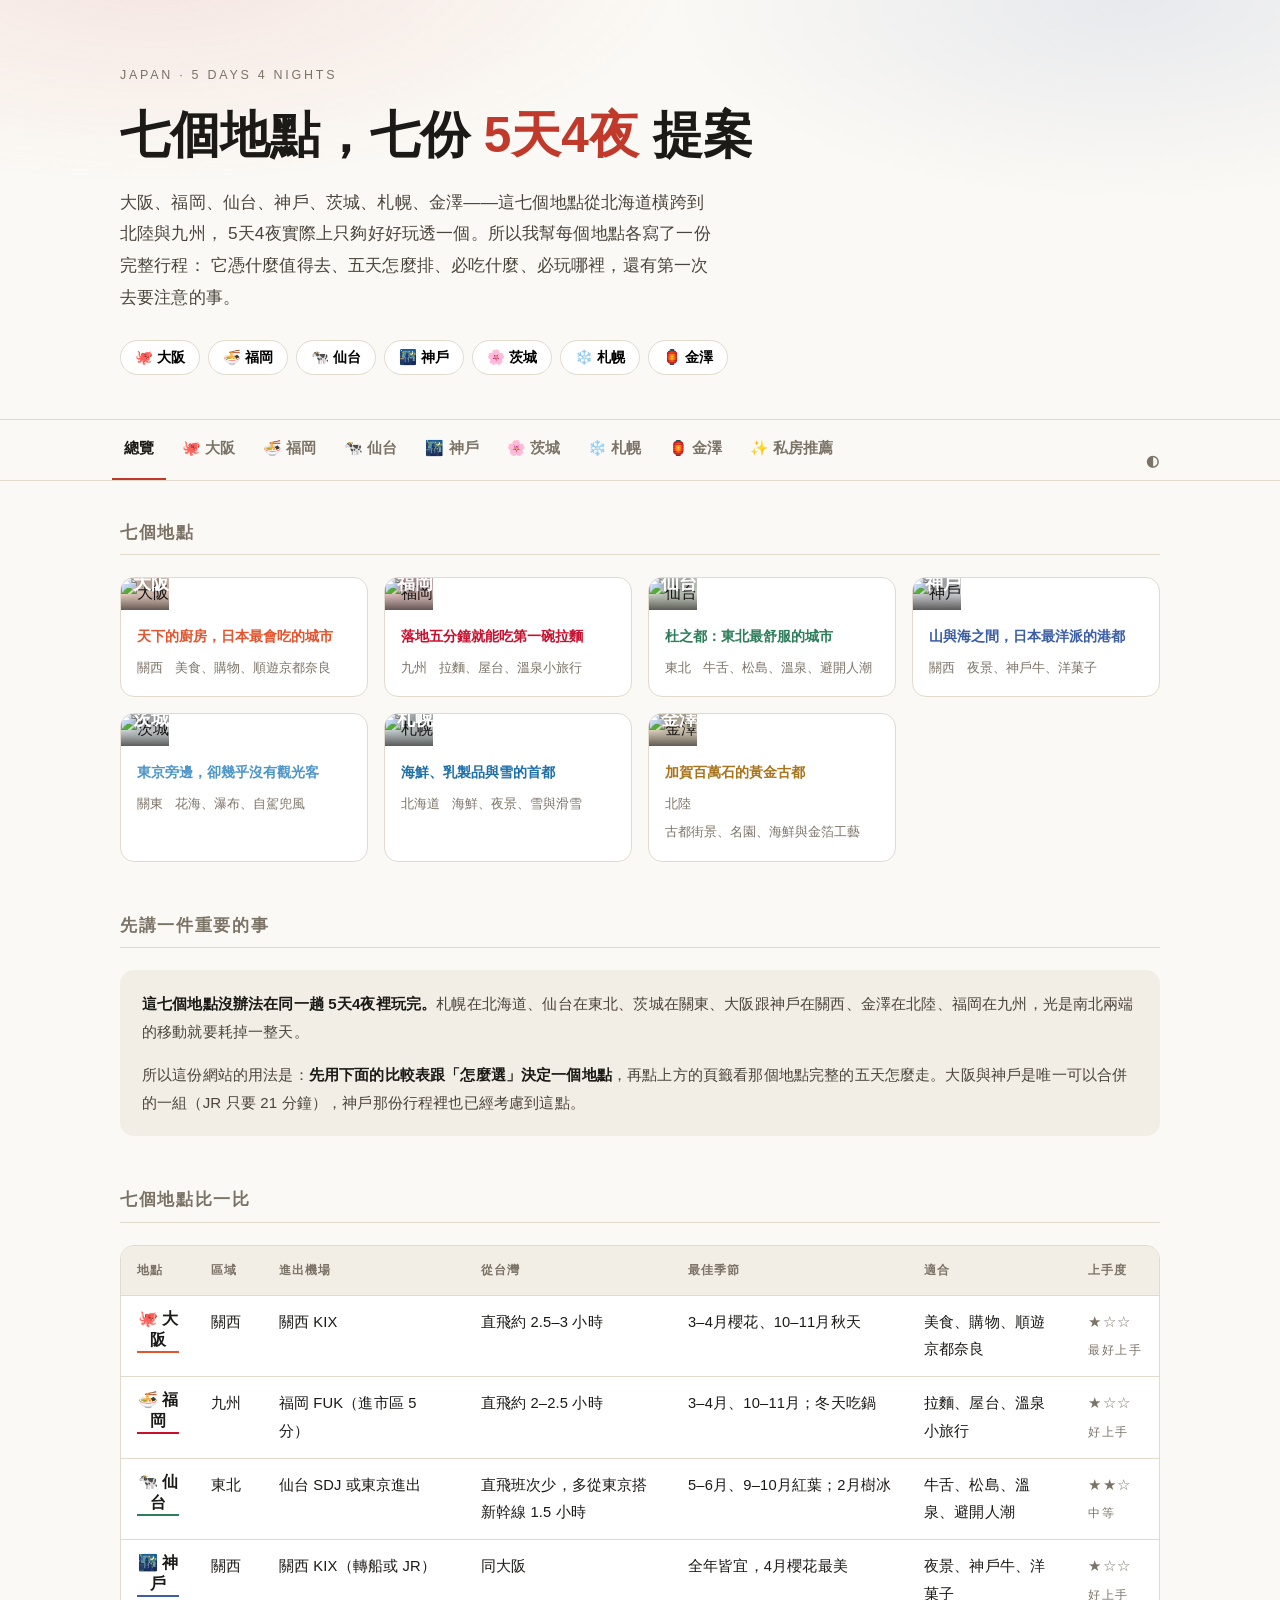
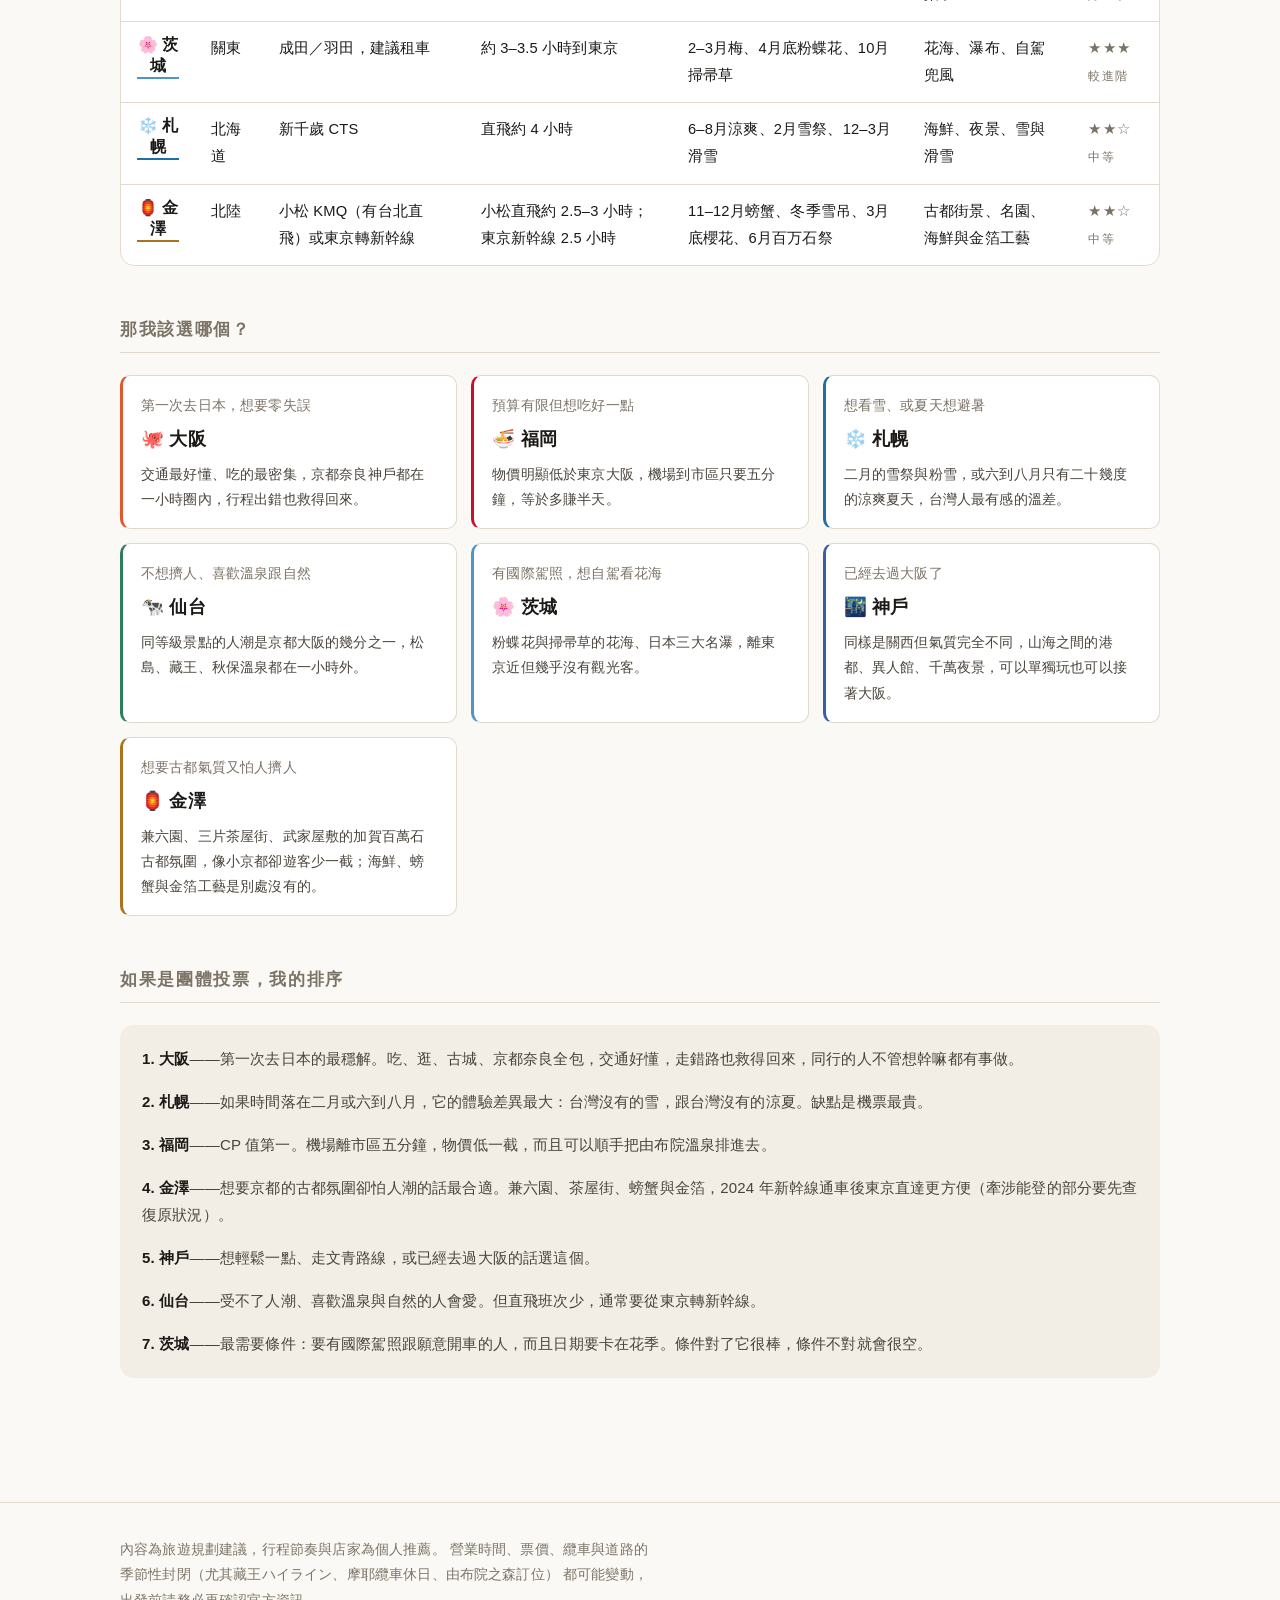
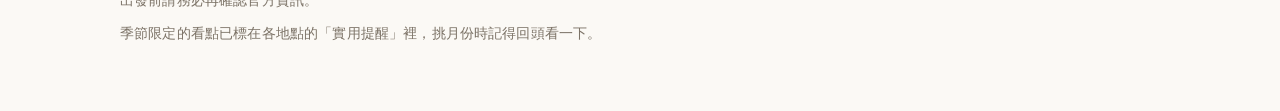
==== commit 6afeec17: "Swap recommend picks to underrated-but-hot spots (Aomori, San'in, Wakayama) Replace mainstream Tokyo" ====
--- a/site/index.html
+++ b/site/index.html
@@ -423,6 +423,55 @@
       + '</section>';
   }
 
+  /* ── 編輯私房推薦面板 ─────────────────────────────── */
+  var REC_ACCENT = '#3E7C82';
+
+  function recommendPanel() {
+    var cards = (typeof RECOMMEND !== 'undefined' ? RECOMMEND : []).map(function (r) {
+      var url = imgUrl('recommend', r.id, 900);
+      var thumb = url ? '<img src="' + url + '" alt="' + esc(r.name) + '" loading="lazy" />' : '';
+      var row = function (lbl, val) {
+        return '<div class="rec-row"><span class="rl">' + lbl + '</span><span>' + esc(val) + '</span></div>';
+      };
+      return '<article class="rec-card">'
+        + '<div class="rec-ph">' + thumb
+        + '<span class="rec-badge">' + r.emoji + ' ' + esc(r.name) + '</span>'
+        + '<span class="rec-region">' + esc(r.region) + '</span></div>'
+        + '<div class="rec-body">'
+        + '<div class="rec-tag">' + esc(r.tagline) + '</div>'
+        + '<p class="rec-why">' + esc(r.why) + '</p>'
+        + row('亮點', r.highlights.join('、'))
+        + row('必吃', r.eats.join('、'))
+        + row('季節', r.season)
+        + row('天數', r.days)
+        + row('怎麼去', r.transport)
+        + '<div class="rec-note"><span class="tag-new">最新</span>' + esc(r.heads) + '</div>'
+        + '</div></article>';
+    }).join('');
+
+    var recCredits = (typeof CREDITS !== 'undefined' ? CREDITS : [])
+      .filter(function (c) { return c.dest === 'recommend'; })
+      .map(function (c) {
+        return '<li>' + esc(c.title) + ' — ' + esc(c.artist)
+          + '（' + esc(c.license) + '）· '
+          + '<a href="' + esc(c.source) + '" target="_blank" rel="noopener">來源</a></li>';
+      }).join('');
+    var credits = recCredits
+      ? '<details class="credits"><summary>照片版權與授權（Wikimedia Commons）</summary><ul>'
+        + recCredits + '</ul></details>'
+      : '';
+
+    return '<section class="panel" id="panel-recommend" role="tabpanel" style="--dest:' + REC_ACCENT + '">'
+      + '<div class="section">'
+      + '<h2>編輯私房推薦</h2>'
+      + '<p class="data-note">這一區不是投票名單，而是我以旅遊角度補的「沒被提名、卻值得單獨成行」五個地點，'
+      + '刻意跨開關東、關西、沖繩、中國地方與四國，把現有七地沒代表到的區域與主題補齊。'
+      + '資訊查證於 2026 年 8 月，活動與票價以官方最新公告為準。</p>'
+      + '<div class="rec-grid">' + cards + '</div>'
+      + credits
+      + '</div></section>';
+  }
+
   /* ── 組裝 ─────────────────────────────────────────── */
   var tabsEl = document.getElementById('tabs');
   var panelsEl = document.getElementById('panels');
@@ -432,14 +481,14 @@
     DESTINATIONS.map(function (d) {
       return { id: d.id, label: d.emoji + ' ' + d.name, accent: d.accent };
     })
-  );
+  ).concat([{ id: 'recommend', label: '✨ 私房推薦', accent: REC_ACCENT }]);
 
   tabsEl.innerHTML = tabDefs.map(function (t) {
     return '<button role="tab" data-tab="' + t.id + '" aria-selected="false"'
       + ' style="--tab-accent:' + t.accent + '">' + t.label + '</button>';
   }).join('') + '<button class="theme-toggle" id="themeToggle" aria-label="切換深淺色">◐</button>';
 
-  panelsEl.innerHTML = overviewPanel() + DESTINATIONS.map(destPanel).join('');
+  panelsEl.innerHTML = overviewPanel() + DESTINATIONS.map(destPanel).join('') + recommendPanel();
 
   heroEl.innerHTML = DESTINATIONS.map(function (d) {
     return '<button class="hero-pill" data-goto="' + d.id + '">'
--- a/site/assets/style.css
+++ b/site/assets/style.css
@@ -587,6 +587,54 @@
 .credits ul { list-style: none; margin: 0; padding: 0 16px 14px; display: grid; gap: 7px; }
 .credits li { color: var(--ink-3); line-height: 1.55; }
 .credits a { color: var(--ink-2); text-decoration: underline; text-underline-offset: 2px; }
+
+/* ── 編輯私房推薦 ───────────────────────────────────── */
+.rec-grid { display: grid; gap: 20px; grid-template-columns: repeat(auto-fill, minmax(380px, 1fr)); }
+.rec-card {
+  border: 1px solid var(--line);
+  border-radius: var(--radius);
+  overflow: hidden;
+  background: var(--paper-2);
+  display: flex;
+  flex-direction: column;
+}
+.rec-ph {
+  position: relative;
+  aspect-ratio: 16 / 9;
+  background: color-mix(in srgb, var(--dest) 14%, var(--paper-3));
+  overflow: hidden;
+}
+.rec-ph img { width: 100%; height: 100%; object-fit: cover; display: block; }
+.rec-ph::after {
+  content: ""; position: absolute; inset: 0;
+  background: linear-gradient(to top, rgba(10, 8, 6, .74), transparent 55%);
+}
+.rec-badge {
+  position: absolute; left: 16px; bottom: 12px;
+  color: #fff; font-weight: 800; font-size: 1.3rem;
+  text-shadow: 0 2px 10px rgba(0, 0, 0, .6);
+}
+.rec-region {
+  position: absolute; right: 14px; top: 12px;
+  font-size: .72rem; font-weight: 800; letter-spacing: .06em;
+  color: #fff; background: var(--dest);
+  border-radius: 999px; padding: 3px 11px;
+}
+.rec-body { padding: 16px 20px 18px; display: flex; flex-direction: column; gap: 10px; }
+.rec-tag { color: var(--dest); font-weight: 700; }
+.rec-why { font-size: .9rem; color: var(--ink-2); margin: 0; line-height: 1.8; }
+.rec-row { display: grid; grid-template-columns: 46px 1fr; gap: 10px; font-size: .86rem; color: var(--ink-2); line-height: 1.7; }
+.rec-row .rl {
+  font-size: .72rem; font-weight: 700; color: var(--dest);
+  background: var(--paper-3); border-radius: 6px;
+  padding: 3px 0; height: fit-content; text-align: center;
+}
+.rec-note {
+  font-size: .85rem; color: var(--ink-2);
+  background: var(--paper-3); border-radius: 10px;
+  padding: 12px 14px; line-height: 1.72; margin-top: 2px;
+}
+.rec-note .tag-new { margin: 0 6px 0 0; }
 
 /* ── 頁尾 ───────────────────────────────────────────── */
 footer {
@@ -628,6 +676,7 @@
   .play-grid { grid-template-columns: repeat(auto-fill, minmax(150px, 1fr)); gap: 12px; }
   .play-card figcaption { padding: 11px 13px 13px; }
   .dest-cards { grid-template-columns: repeat(auto-fill, minmax(158px, 1fr)); gap: 12px; }
+  .rec-grid { grid-template-columns: 1fr; gap: 16px; }
 }
 
 @media (prefers-reduced-motion: reduce) {
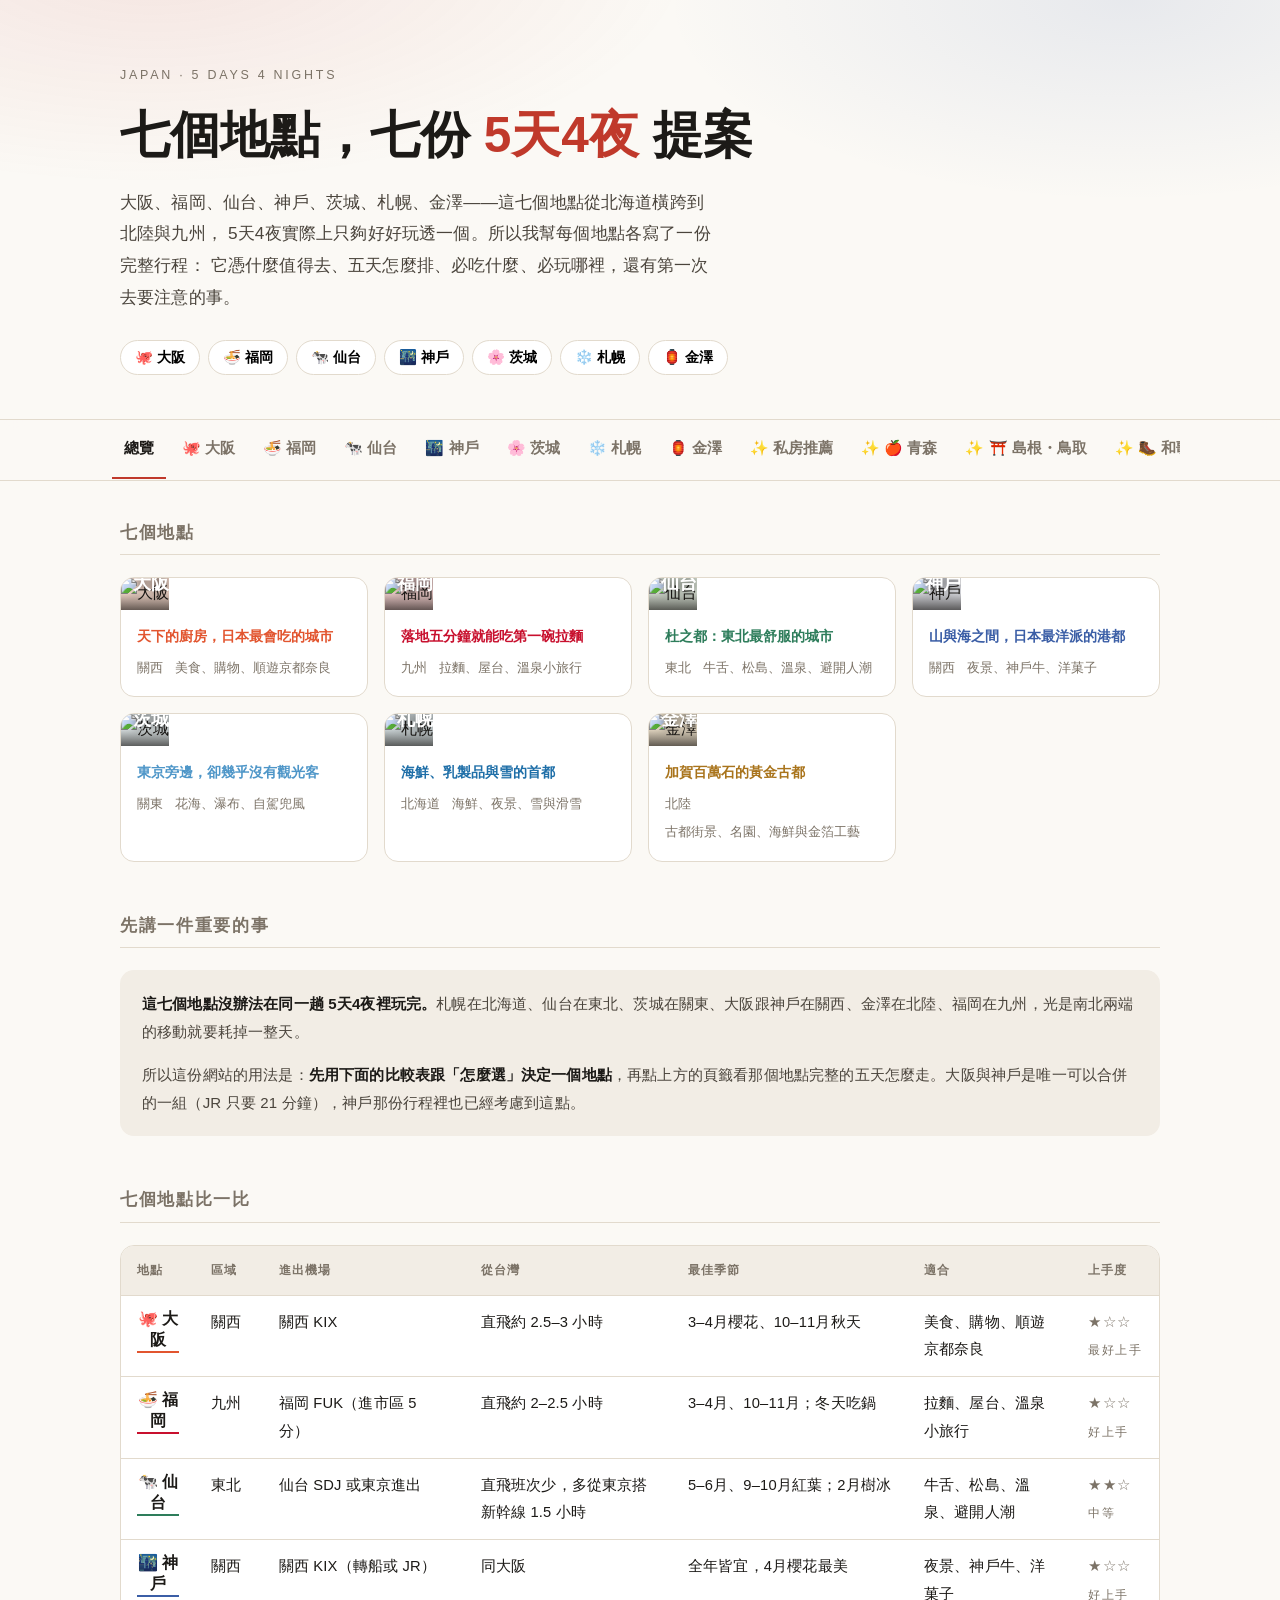
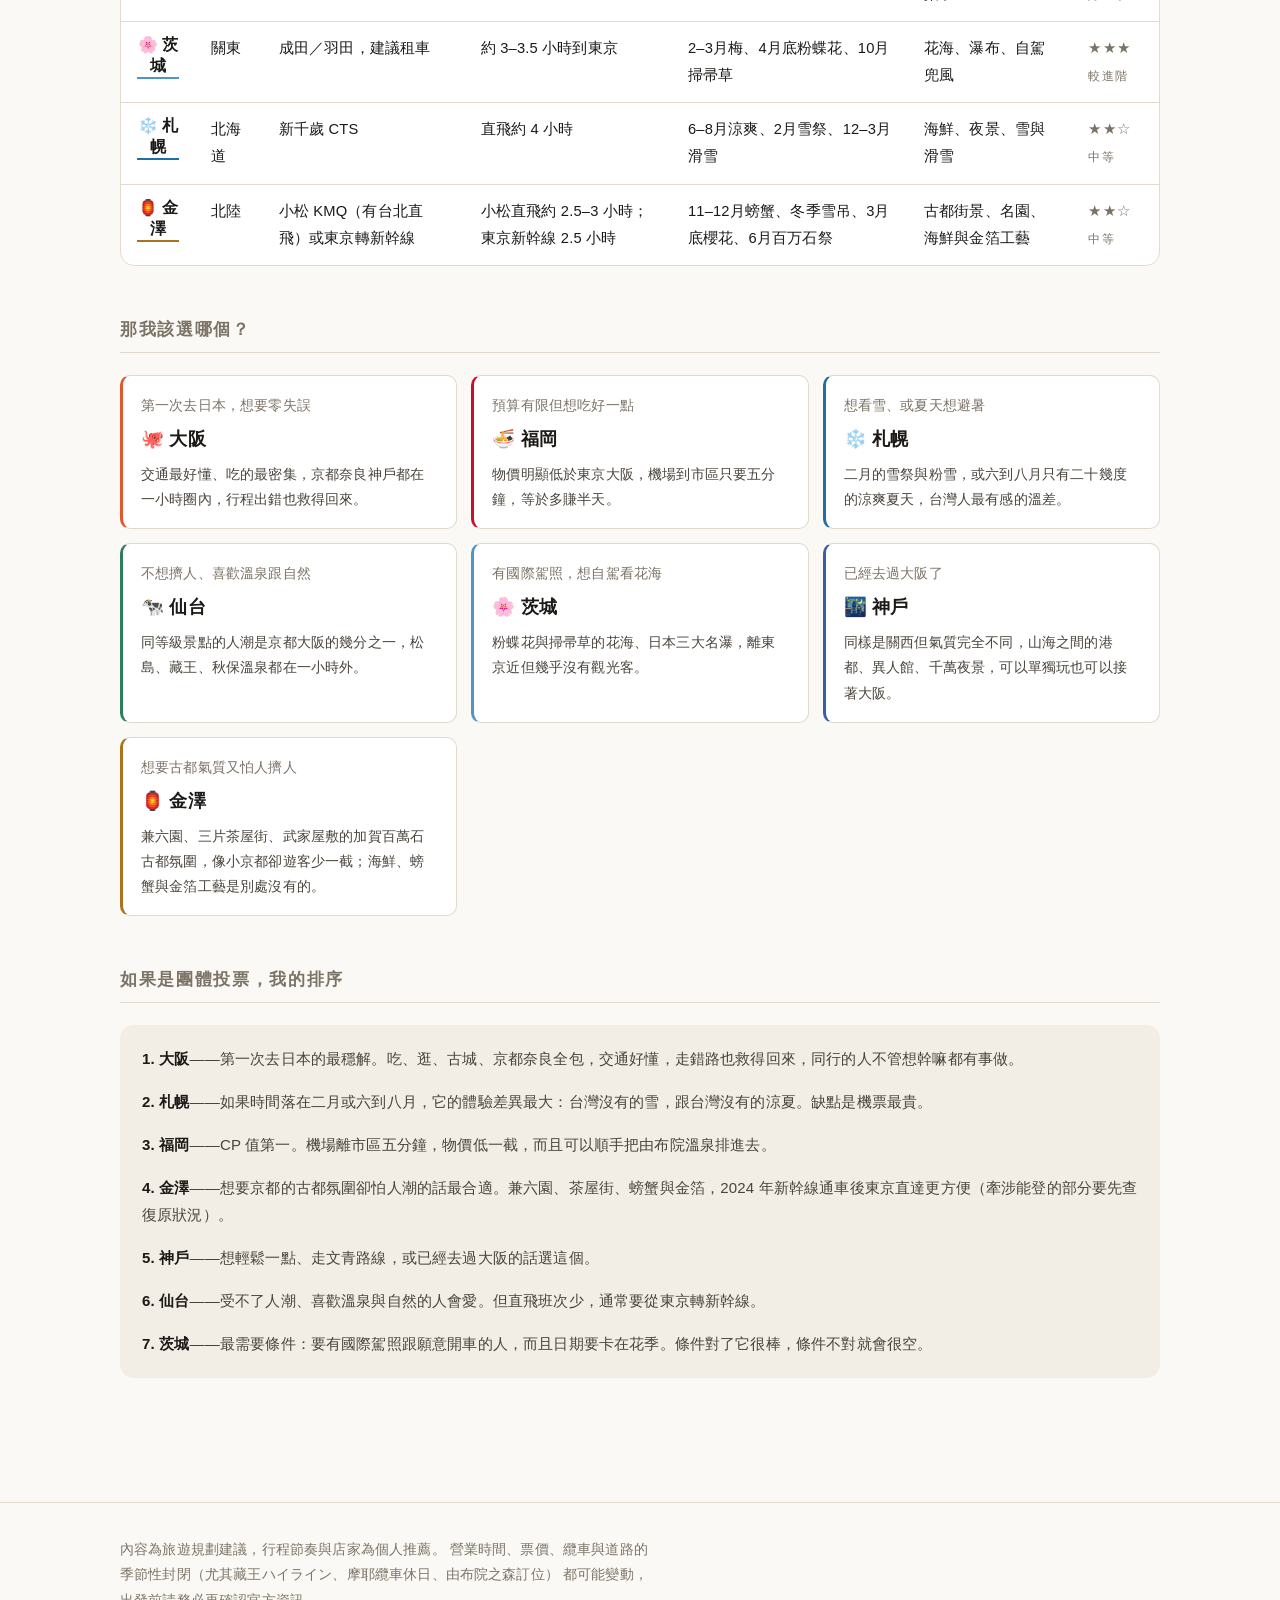
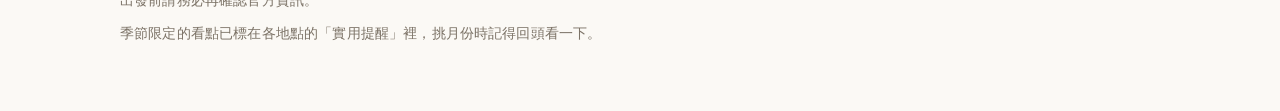
==== commit 3e308842: "Give recommend picks full destination pages (Aomori/San'in/Wakayama/Hiroshima/Takamatsu) Promote the" ====
--- a/site/index.html
+++ b/site/index.html
@@ -374,6 +374,7 @@
       ? '<div class="dest-hero">'
         + '<img src="' + heroUrl + '" alt="' + esc(d.name) + '" />'
         + '<div class="scrim"></div>'
+        + (d.pick ? '<span class="pick-ribbon">✨ 編輯私房推薦</span>' : '')
         + '<div class="big-emoji">' + d.emoji + '</div>'
         + '<div class="cap">'
         + '<div class="romaji">' + esc(d.romaji) + '</div>'
@@ -428,12 +429,12 @@
 
   function recommendPanel() {
     var cards = (typeof RECOMMEND !== 'undefined' ? RECOMMEND : []).map(function (r) {
-      var url = imgUrl('recommend', r.id, 900);
+      var url = imgUrl(r.id, r.id + '-hero', 900);
       var thumb = url ? '<img src="' + url + '" alt="' + esc(r.name) + '" loading="lazy" />' : '';
       var row = function (lbl, val) {
         return '<div class="rec-row"><span class="rl">' + lbl + '</span><span>' + esc(val) + '</span></div>';
       };
-      return '<article class="rec-card">'
+      return '<article class="rec-card" data-goto="' + r.id + '">'
         + '<div class="rec-ph">' + thumb
         + '<span class="rec-badge">' + r.emoji + ' ' + esc(r.name) + '</span>'
         + '<span class="rec-region">' + esc(r.region) + '</span></div>'
@@ -446,6 +447,7 @@
         + row('天數', r.days)
         + row('怎麼去', r.transport)
         + '<div class="rec-note"><span class="tag-new">最新</span>' + esc(r.heads) + '</div>'
+        + '<div class="rec-more">看完整介紹與 5 天 4 夜行程 →</div>'
         + '</div></article>';
     }).join('');
 
@@ -465,7 +467,8 @@
       + '<div class="section">'
       + '<h2>編輯私房推薦</h2>'
       + '<p class="data-note">這一區不是投票名單，而是我以旅遊角度補的「沒被提名、卻值得單獨成行」五個地點，'
-      + '刻意跨開關東、關西、沖繩、中國地方與四國，把現有七地沒代表到的區域與主題補齊。'
+      + '刻意跨開東北、山陰、紀伊半島、中國地方與四國，把現有七地沒代表到的區域與主題補齊。'
+      + '每個都有跟其他地點一樣完整的頁面——<strong>點任一張卡（或上方頁籤）看完整介紹與 5 天 4 夜行程</strong>。'
       + '資訊查證於 2026 年 8 月，活動與票價以官方最新公告為準。</p>'
       + '<div class="rec-grid">' + cards + '</div>'
       + credits
@@ -477,18 +480,24 @@
   var panelsEl = document.getElementById('panels');
   var heroEl = document.getElementById('heroPills');
 
+  var PICK_LIST = (typeof PICKS !== 'undefined' ? PICKS : []);
+
   var tabDefs = [{ id: 'overview', label: '總覽', accent: '#C0392B' }].concat(
     DESTINATIONS.map(function (d) {
       return { id: d.id, label: d.emoji + ' ' + d.name, accent: d.accent };
     })
-  ).concat([{ id: 'recommend', label: '✨ 私房推薦', accent: REC_ACCENT }]);
+  ).concat([{ id: 'recommend', label: '✨ 私房推薦', accent: REC_ACCENT }])
+   .concat(PICK_LIST.map(function (d) {
+      return { id: d.id, label: '✨ ' + d.emoji + ' ' + d.name, accent: d.accent };
+   }));
 
   tabsEl.innerHTML = tabDefs.map(function (t) {
     return '<button role="tab" data-tab="' + t.id + '" aria-selected="false"'
       + ' style="--tab-accent:' + t.accent + '">' + t.label + '</button>';
   }).join('') + '<button class="theme-toggle" id="themeToggle" aria-label="切換深淺色">◐</button>';
 
-  panelsEl.innerHTML = overviewPanel() + DESTINATIONS.map(destPanel).join('') + recommendPanel();
+  panelsEl.innerHTML = overviewPanel() + DESTINATIONS.map(destPanel).join('')
+    + recommendPanel() + PICK_LIST.map(destPanel).join('');
 
   heroEl.innerHTML = DESTINATIONS.map(function (d) {
     return '<button class="hero-pill" data-goto="' + d.id + '">'
--- a/site/assets/style.css
+++ b/site/assets/style.css
@@ -635,6 +635,23 @@
   padding: 12px 14px; line-height: 1.72; margin-top: 2px;
 }
 .rec-note .tag-new { margin: 0 6px 0 0; }
+.rec-card[data-goto] { cursor: pointer; transition: transform .15s, box-shadow .15s; }
+.rec-card[data-goto]:hover { transform: translateY(-3px); box-shadow: var(--shadow); }
+.rec-card[data-goto] * { cursor: pointer; }
+.rec-more { color: var(--dest); font-weight: 700; font-size: .86rem; margin-top: 2px; }
+
+/* ── 私房推薦頁面的緞帶 ─────────────────────────────── */
+.pick-ribbon {
+  position: absolute;
+  left: 0; top: 16px;
+  background: var(--dest);
+  color: #fff;
+  font-size: .74rem; font-weight: 800; letter-spacing: .08em;
+  padding: 5px 14px 5px 12px;
+  border-radius: 0 999px 999px 0;
+  box-shadow: 0 2px 8px rgba(0,0,0,.3);
+  z-index: 2;
+}
 
 /* ── 頁尾 ───────────────────────────────────────────── */
 footer {
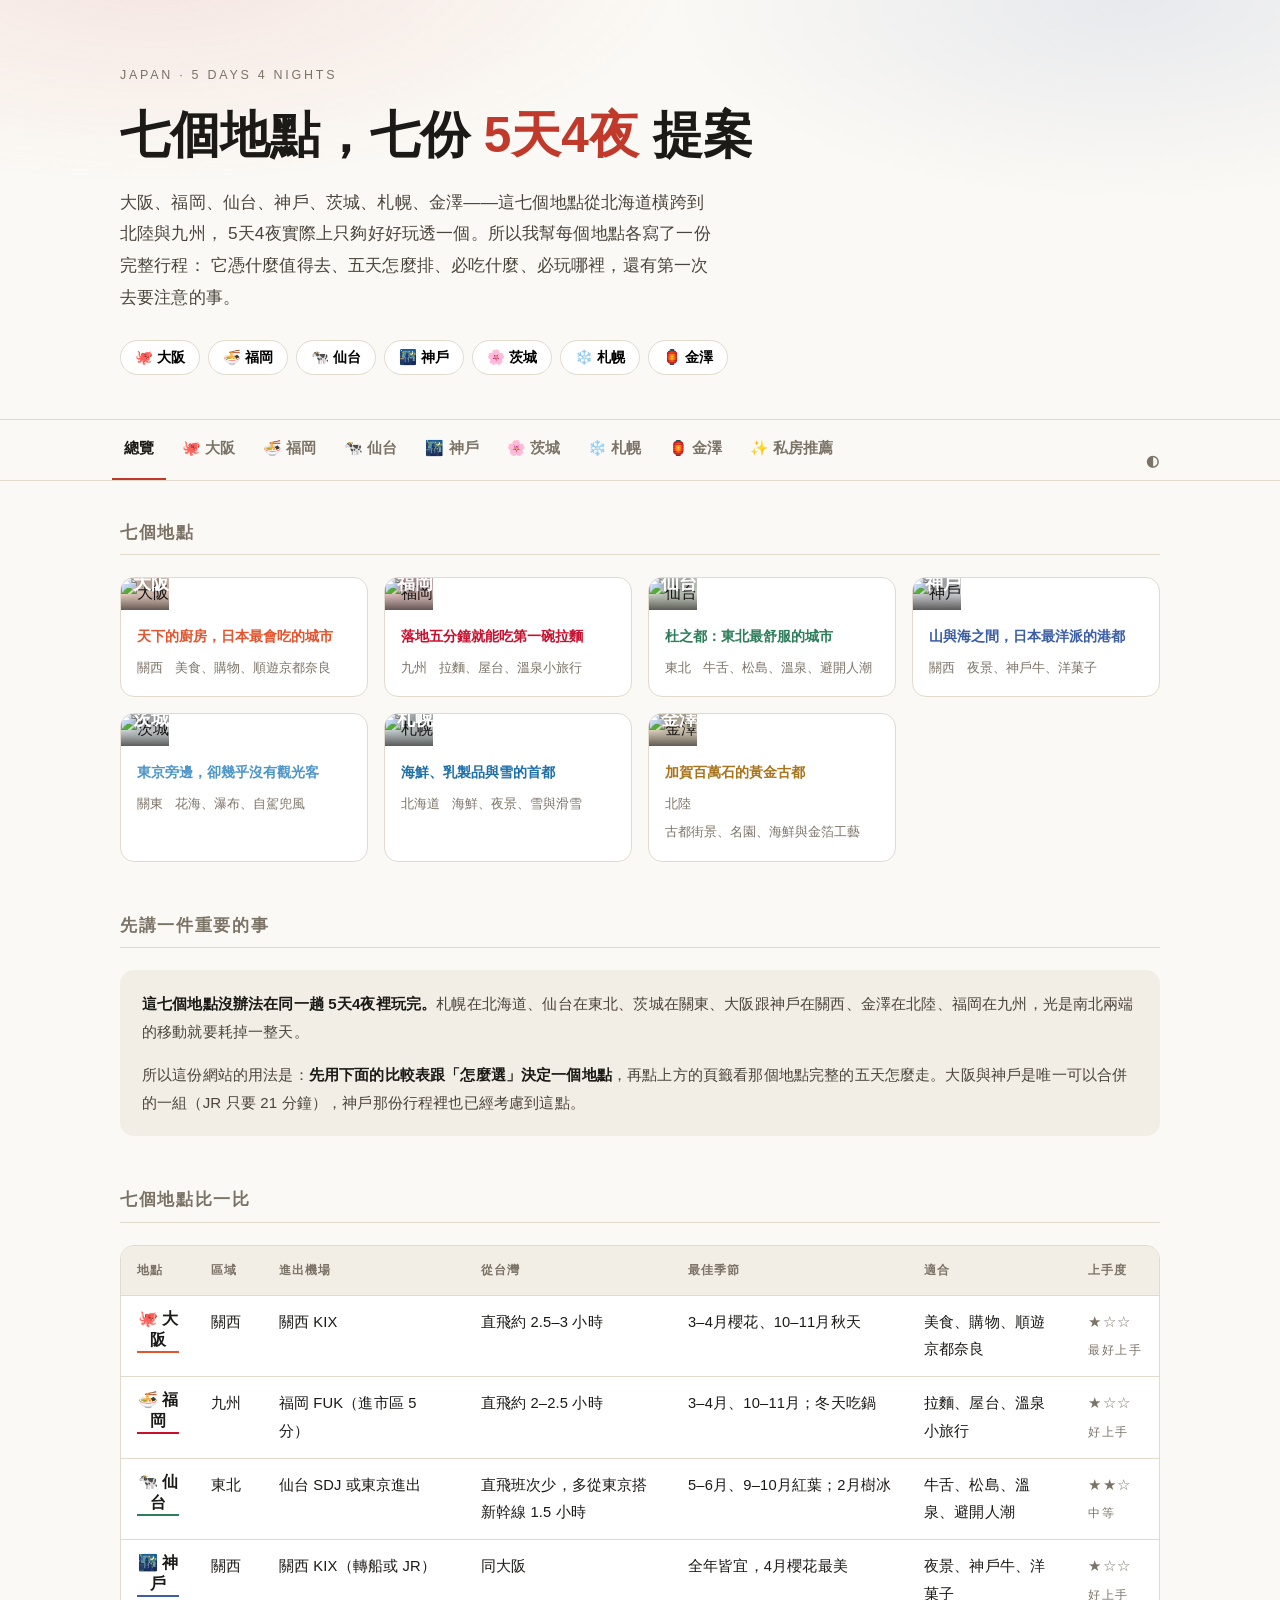
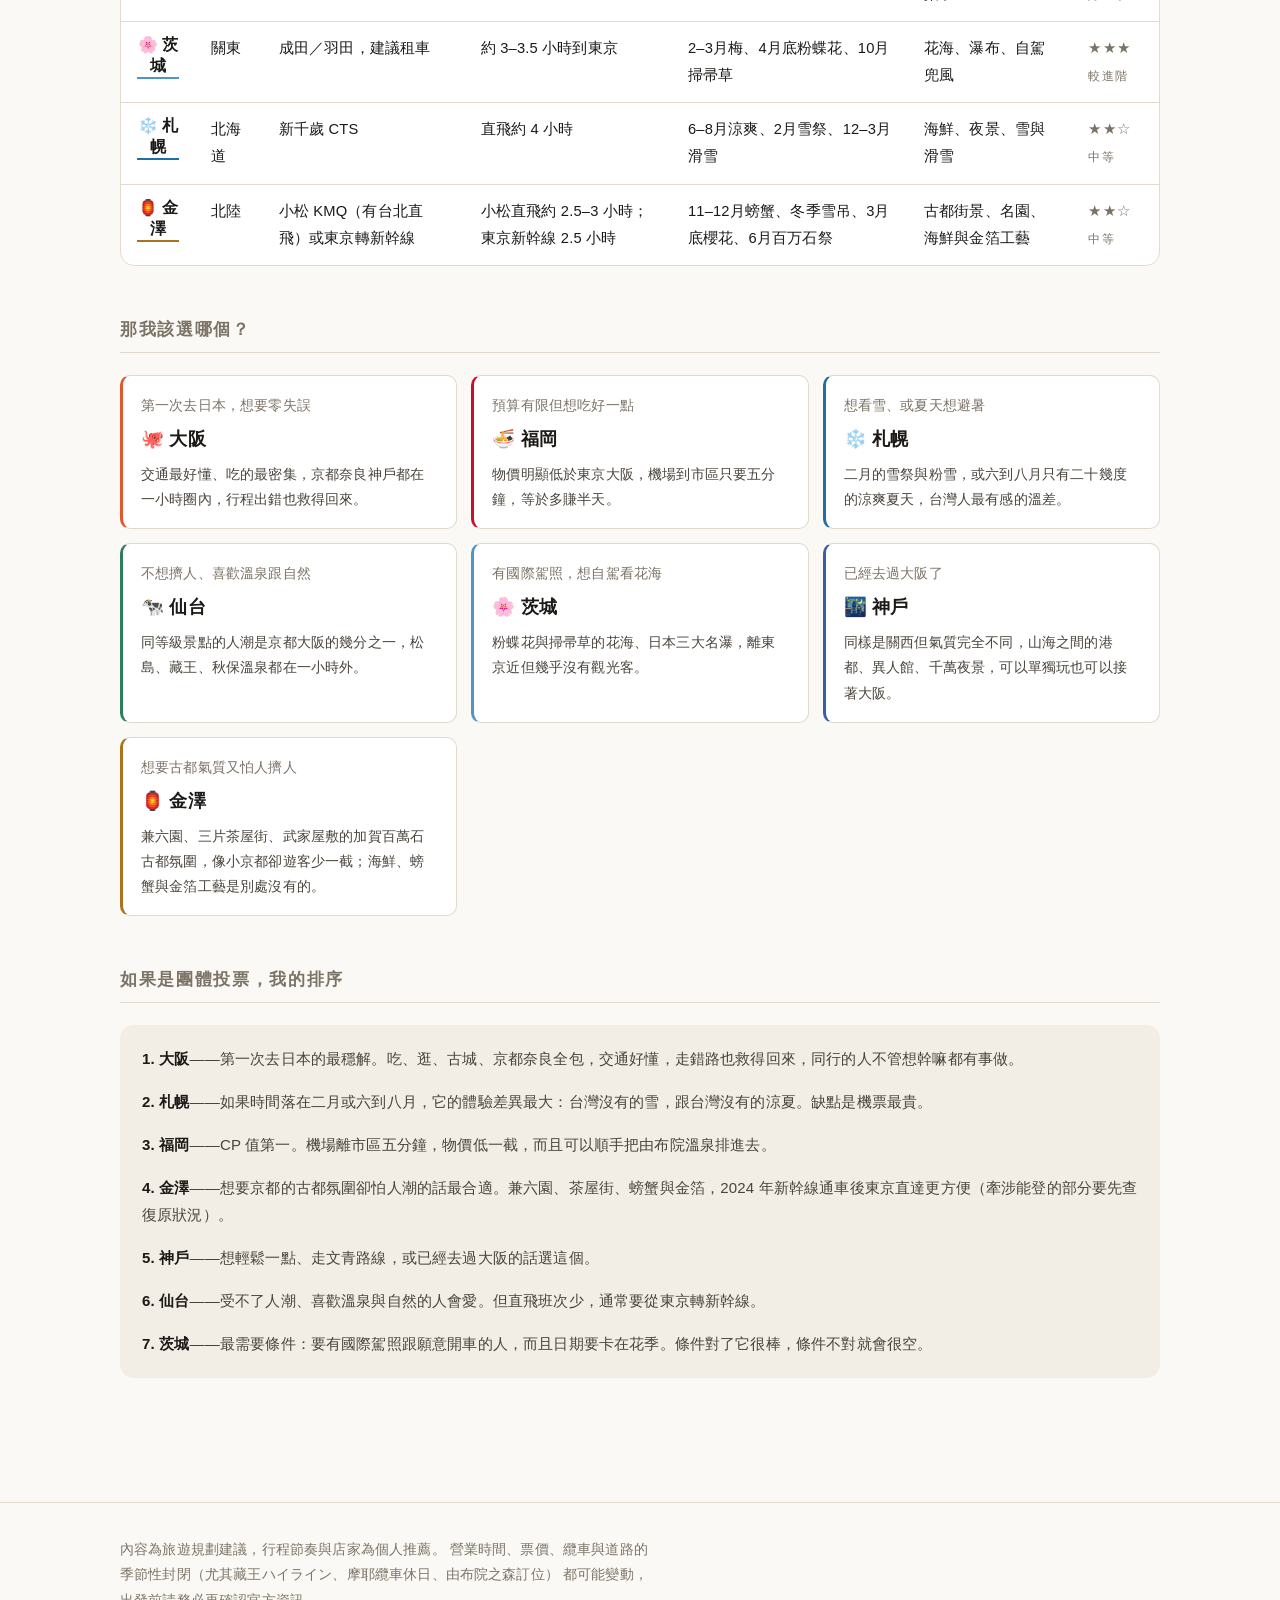
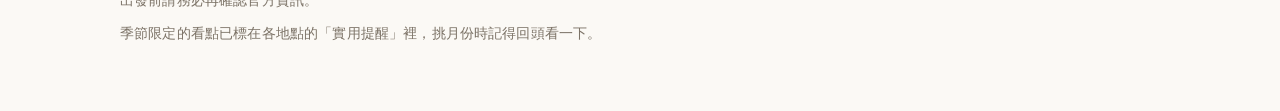
==== commit 679317a1: "Consolidate picks under one 私房推薦 tab; restrain emoji usage Nav drops the 5 per-pick tabs (14 → 9); t" ====
--- a/site/index.html
+++ b/site/index.html
@@ -210,7 +210,6 @@
 
     var why = d.why.map(function (w) {
       return '<div class="why-card">'
-        + '<div class="ic">' + w.icon + '</div>'
         + '<h3>' + esc(w.title) + '</h3>'
         + '<p>' + esc(w.text) + '</p>'
         + '</div>';
@@ -283,9 +282,9 @@
         return '<ul>' + lis + '</ul>';
       };
       howto = '<div class="grid c2">'
-        + '<div class="howto-col first"><h3>🧭 第一次來，這樣玩不會錯</h3>'
+        + '<div class="howto-col first"><h3>第一次來，這樣玩不會錯</h3>'
         + col('first', x.howto.first) + '</div>'
-        + '<div class="howto-col deep"><h3>🔍 想玩深一點，像在地人</h3>'
+        + '<div class="howto-col deep"><h3>想玩深一點，像在地人</h3>'
         + col('deep', x.howto.deep) + '</div>'
         + '</div>';
     }
@@ -385,6 +384,7 @@
 
     return '<section class="panel" id="panel-' + d.id + '" role="tabpanel" style="--dest:' + d.accent + '">'
 
+      + (d.pick ? '<a class="pick-back" data-goto="recommend">← 回私房推薦</a>' : '')
       + hero
       + '<div class="dest-head">'
       + '<p class="intro">' + esc(d.intro) + '</p>'
@@ -486,10 +486,8 @@
     DESTINATIONS.map(function (d) {
       return { id: d.id, label: d.emoji + ' ' + d.name, accent: d.accent };
     })
-  ).concat([{ id: 'recommend', label: '✨ 私房推薦', accent: REC_ACCENT }])
-   .concat(PICK_LIST.map(function (d) {
-      return { id: d.id, label: '✨ ' + d.emoji + ' ' + d.name, accent: d.accent };
-   }));
+  ).concat([{ id: 'recommend', label: '✨ 私房推薦', accent: REC_ACCENT }]);
+  /* 5 個私房推薦景點不各佔頁籤，收攏在「✨ 私房推薦」tab 下，由 hub 卡片點進完整頁 */
 
   tabsEl.innerHTML = tabDefs.map(function (t) {
     return '<button role="tab" data-tab="' + t.id + '" aria-selected="false"'
@@ -504,15 +502,20 @@
       + d.emoji + ' ' + esc(d.name) + '</button>';
   }).join('');
 
+  var PICK_IDS = PICK_LIST.map(function (d) { return d.id; });
+
   function show(id, push) {
     var panel = document.getElementById('panel-' + id);
     if (!panel) { id = 'overview'; panel = document.getElementById('panel-overview'); }
+
+    /* 私房推薦的 5 個景點沒有自己的頁籤，高亮回「私房推薦」 */
+    var tabId = PICK_IDS.indexOf(id) !== -1 ? 'recommend' : id;
 
     Array.prototype.forEach.call(document.querySelectorAll('.panel'), function (p) {
       p.classList.toggle('is-active', p === panel);
     });
     Array.prototype.forEach.call(tabsEl.querySelectorAll('[data-tab]'), function (b) {
-      var on = b.getAttribute('data-tab') === id;
+      var on = b.getAttribute('data-tab') === tabId;
       b.setAttribute('aria-selected', on ? 'true' : 'false');
       if (on) b.scrollIntoView({ block: 'nearest', inline: 'center' });
     });
--- a/site/assets/style.css
+++ b/site/assets/style.css
@@ -639,6 +639,18 @@
 .rec-card[data-goto]:hover { transform: translateY(-3px); box-shadow: var(--shadow); }
 .rec-card[data-goto] * { cursor: pointer; }
 .rec-more { color: var(--dest); font-weight: 700; font-size: .86rem; margin-top: 2px; }
+
+/* ── 私房推薦：返回連結 ─────────────────────────────── */
+.pick-back {
+  display: inline-block;
+  margin-bottom: 14px;
+  font-size: .88rem;
+  font-weight: 700;
+  color: var(--dest);
+  cursor: pointer;
+  text-decoration: none;
+}
+.pick-back:hover { text-decoration: underline; text-underline-offset: 3px; }
 
 /* ── 私房推薦頁面的緞帶 ─────────────────────────────── */
 .pick-ribbon {
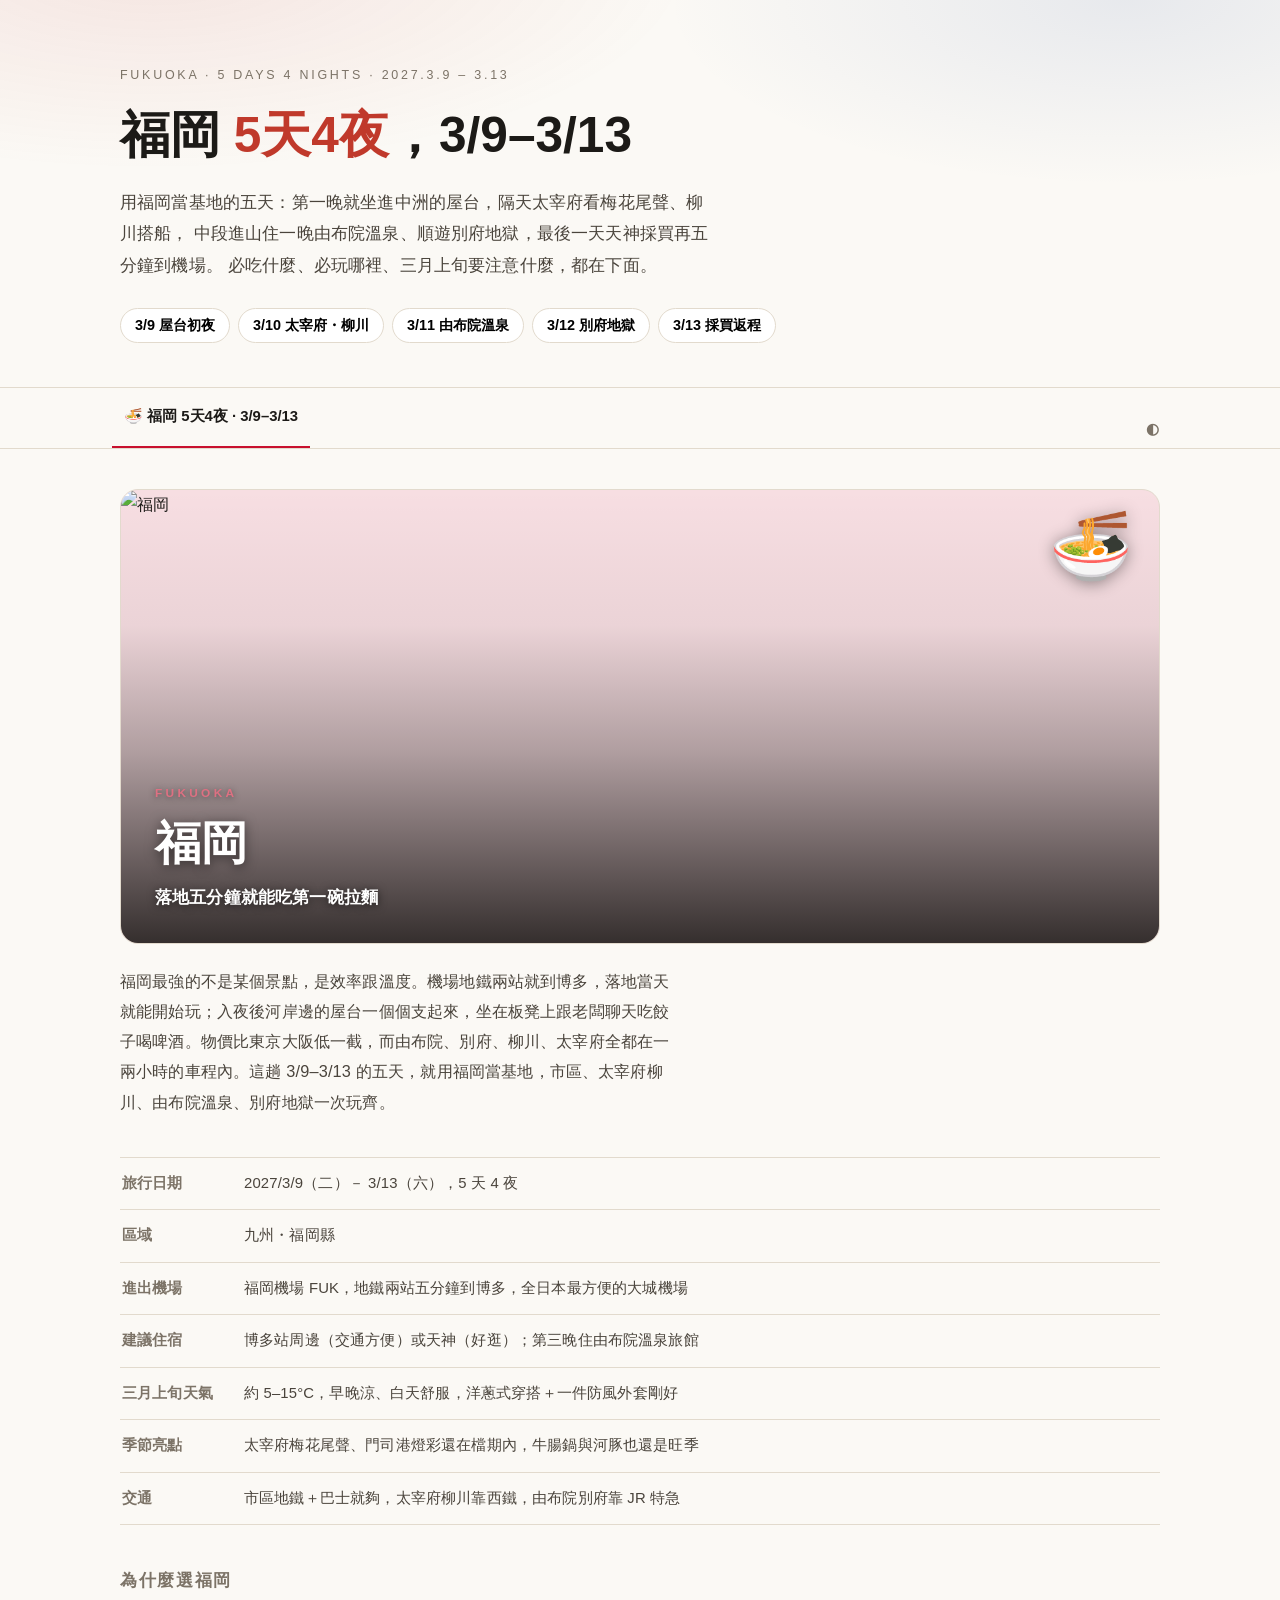
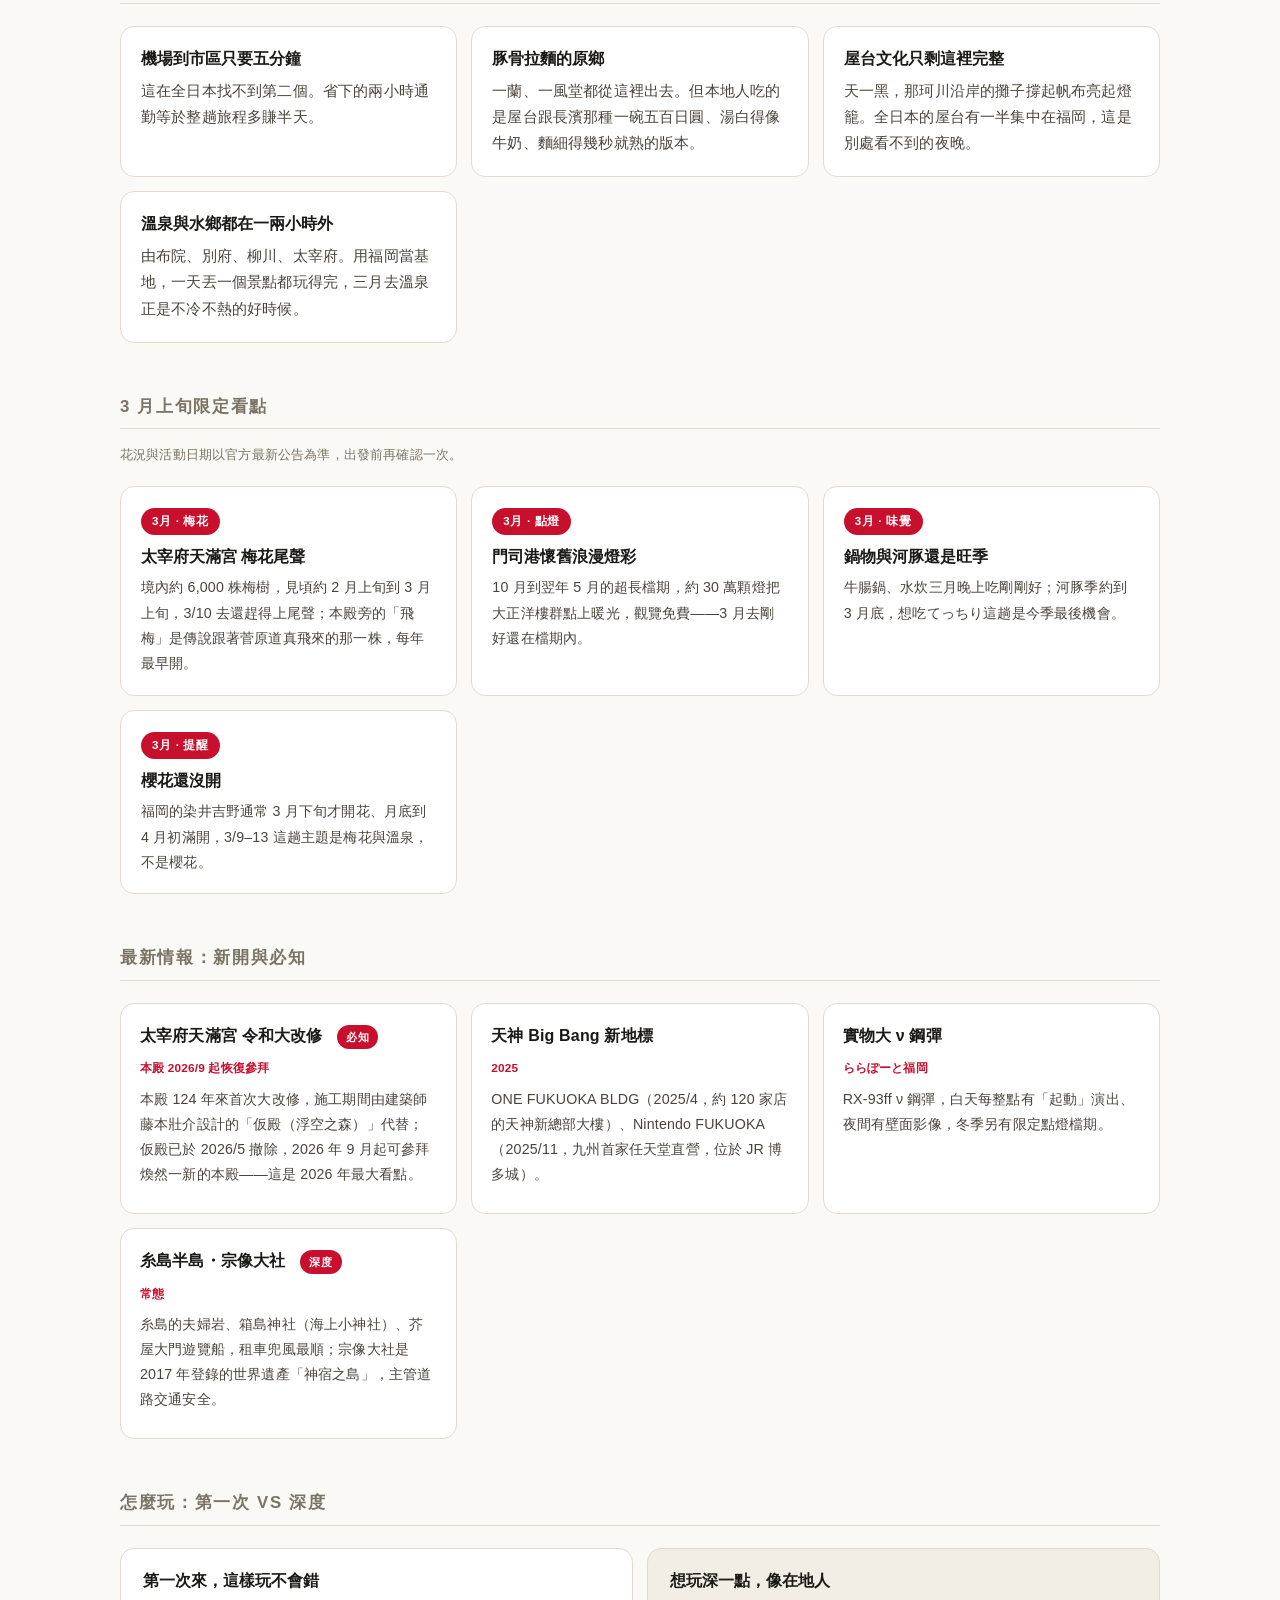
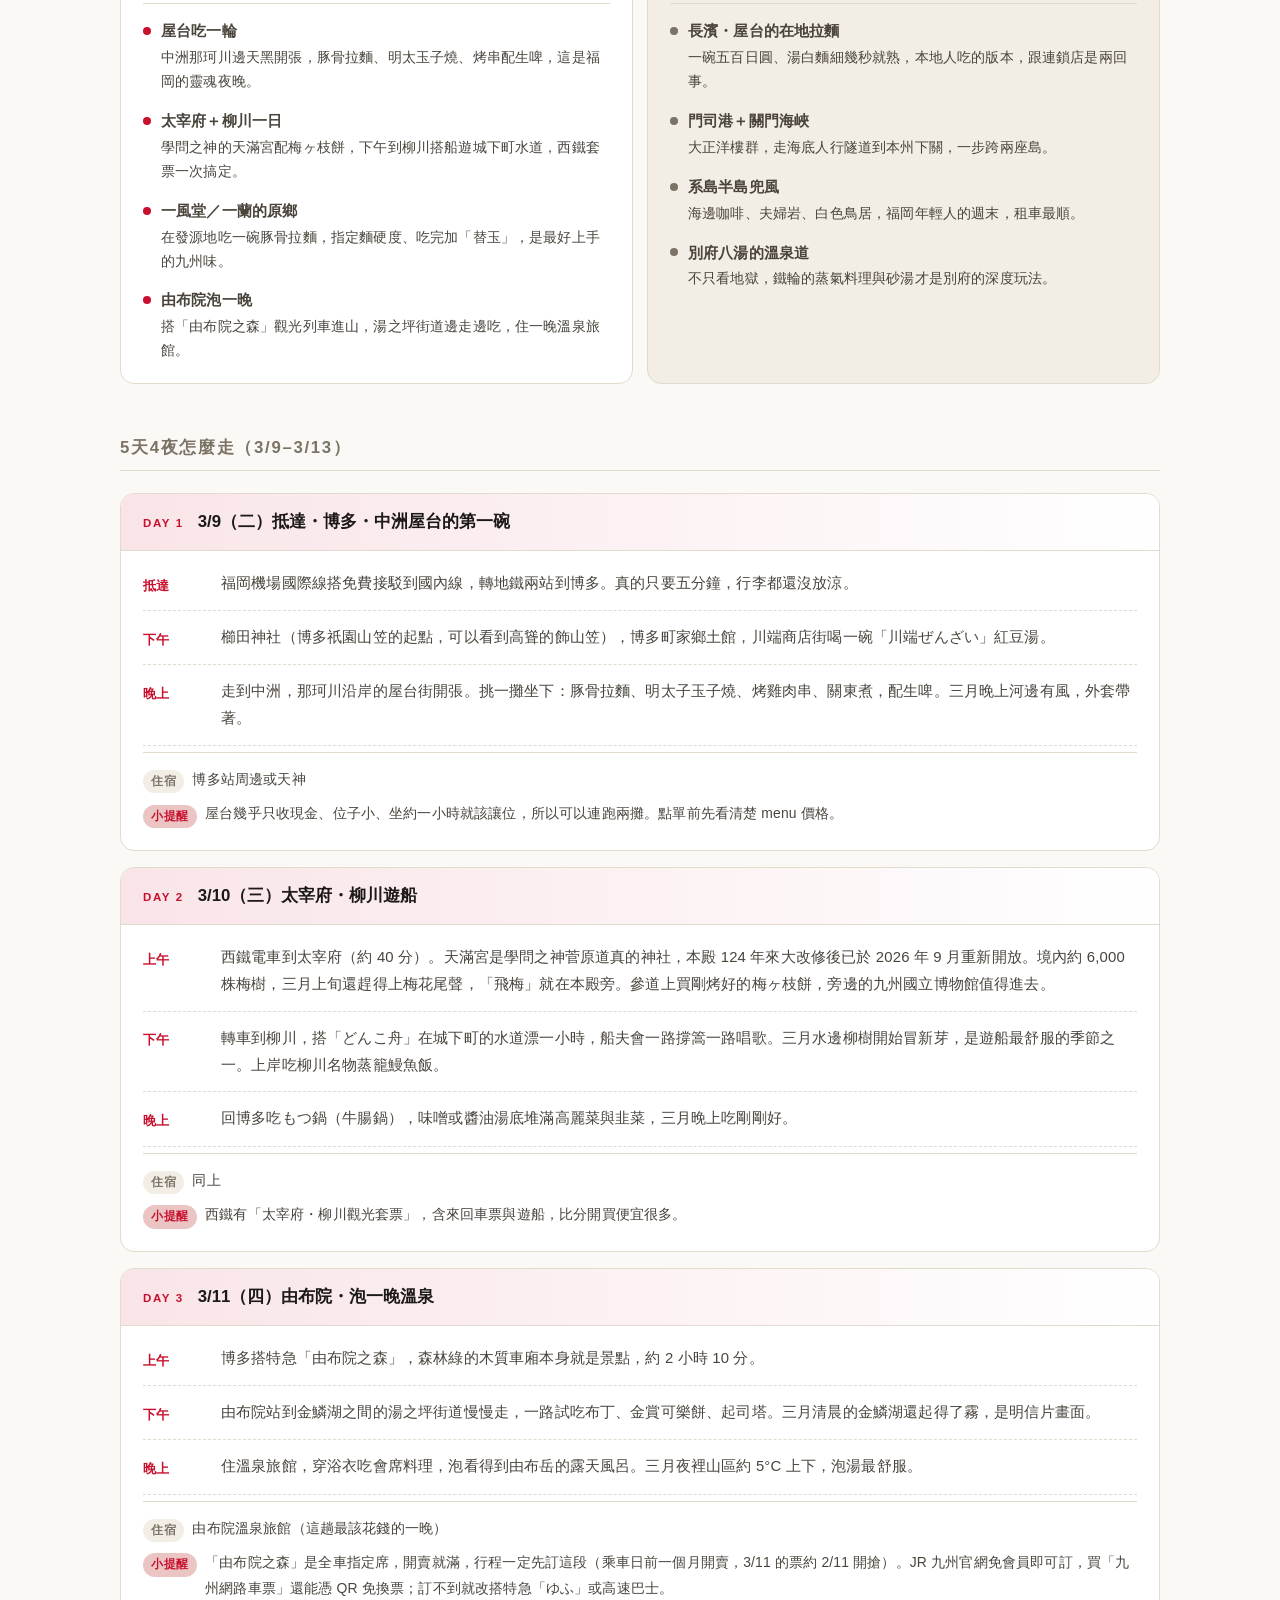
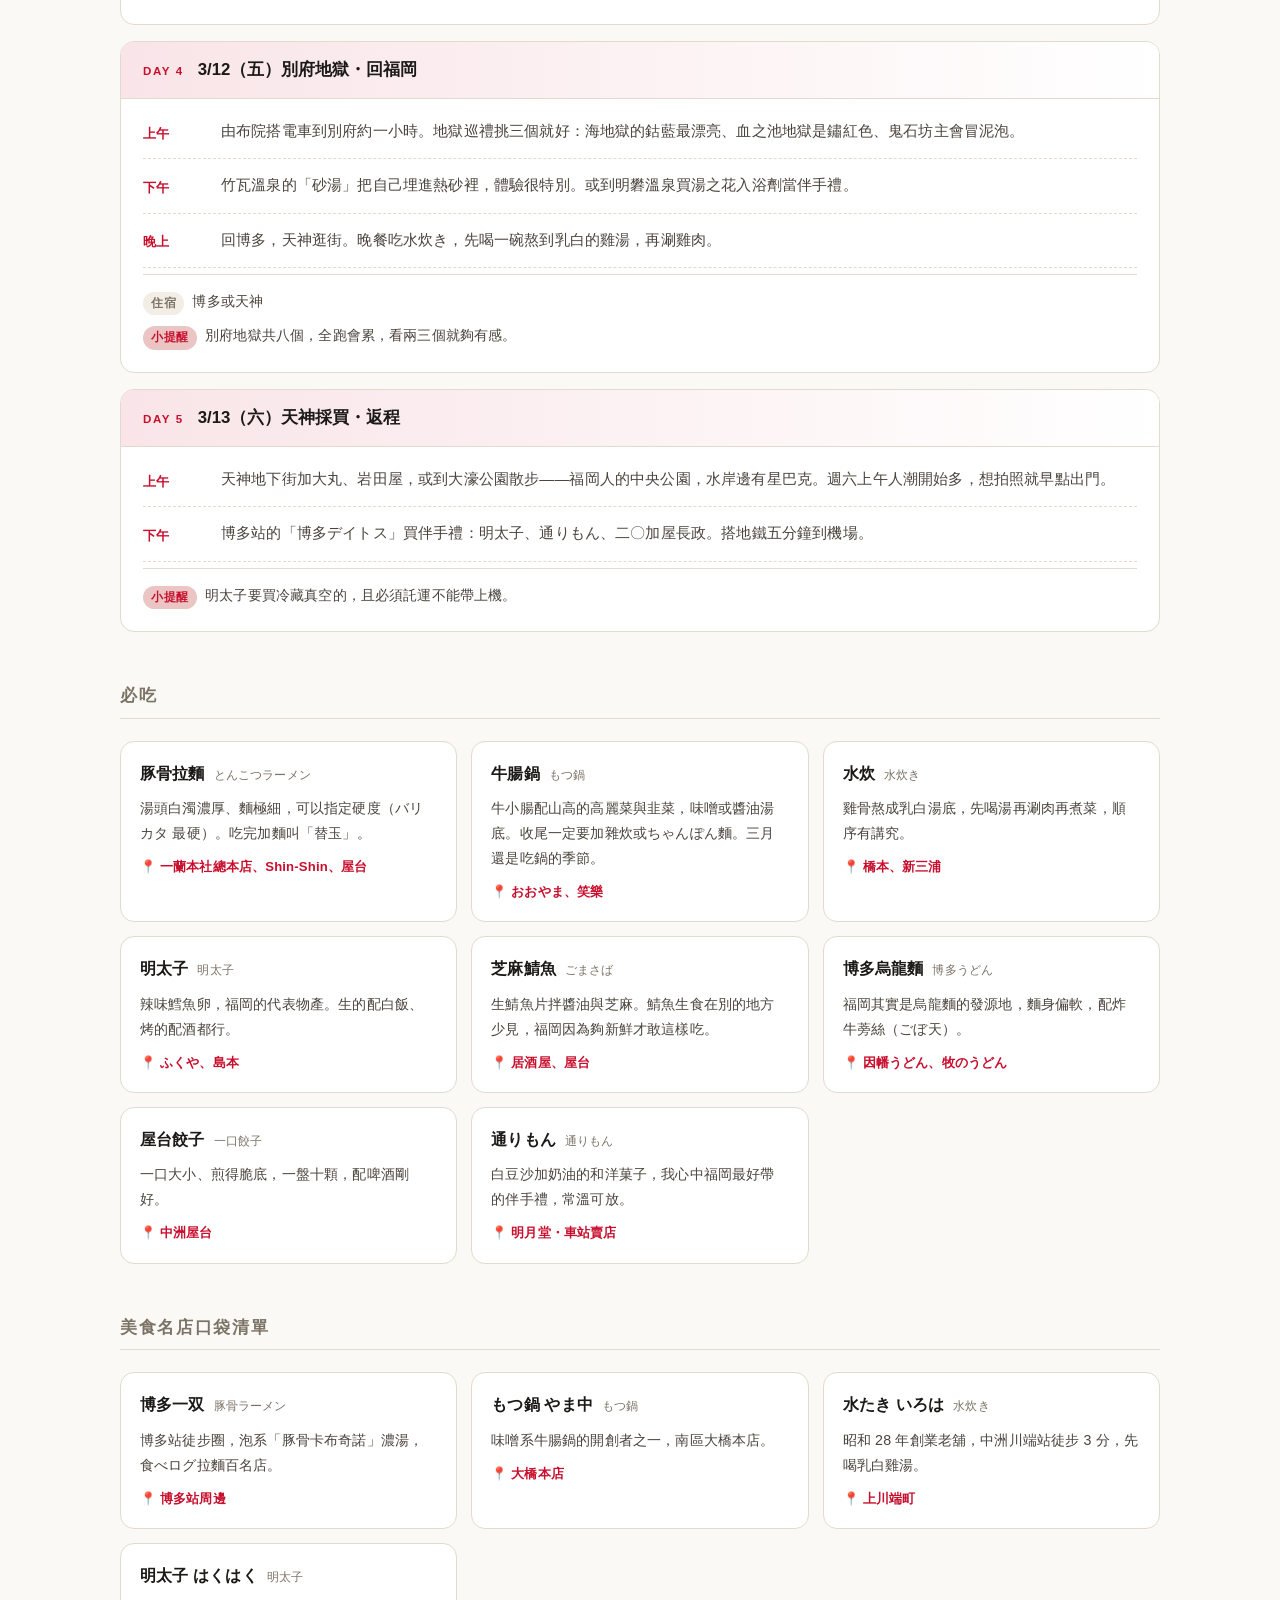
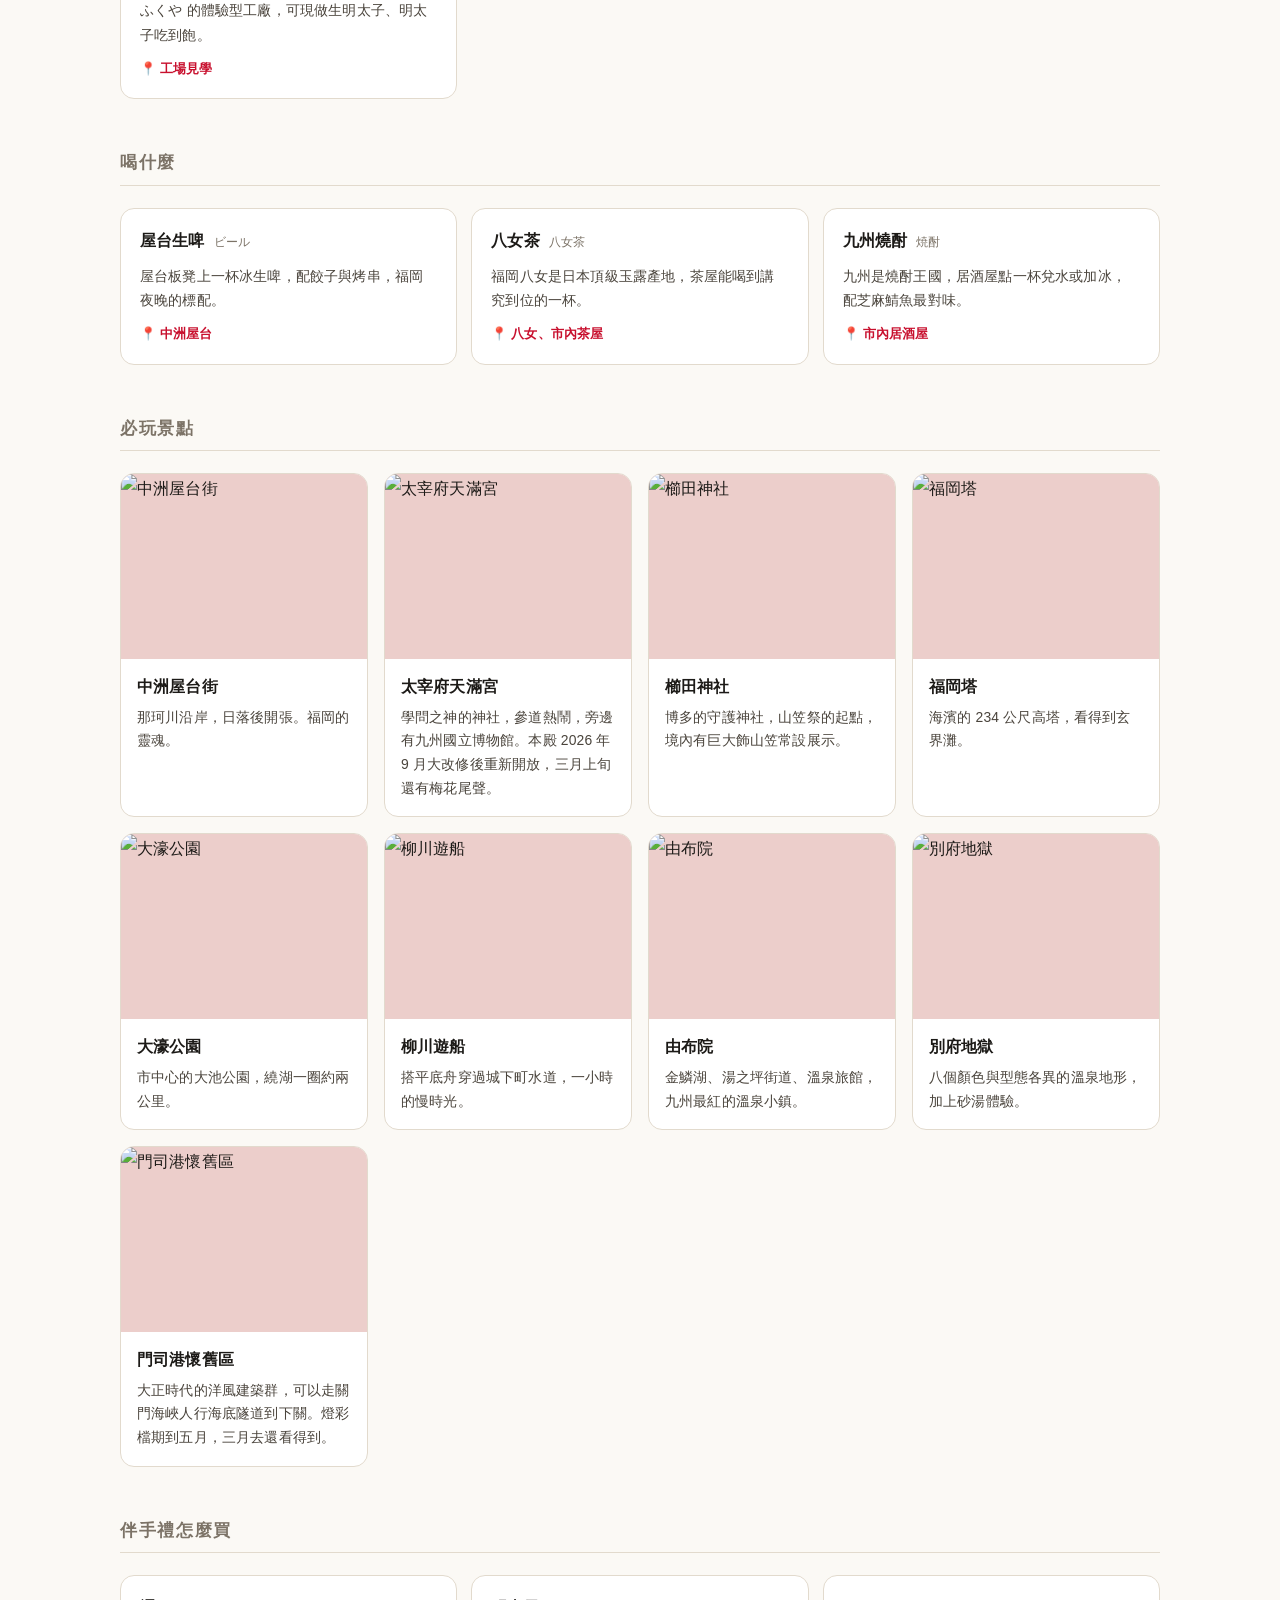
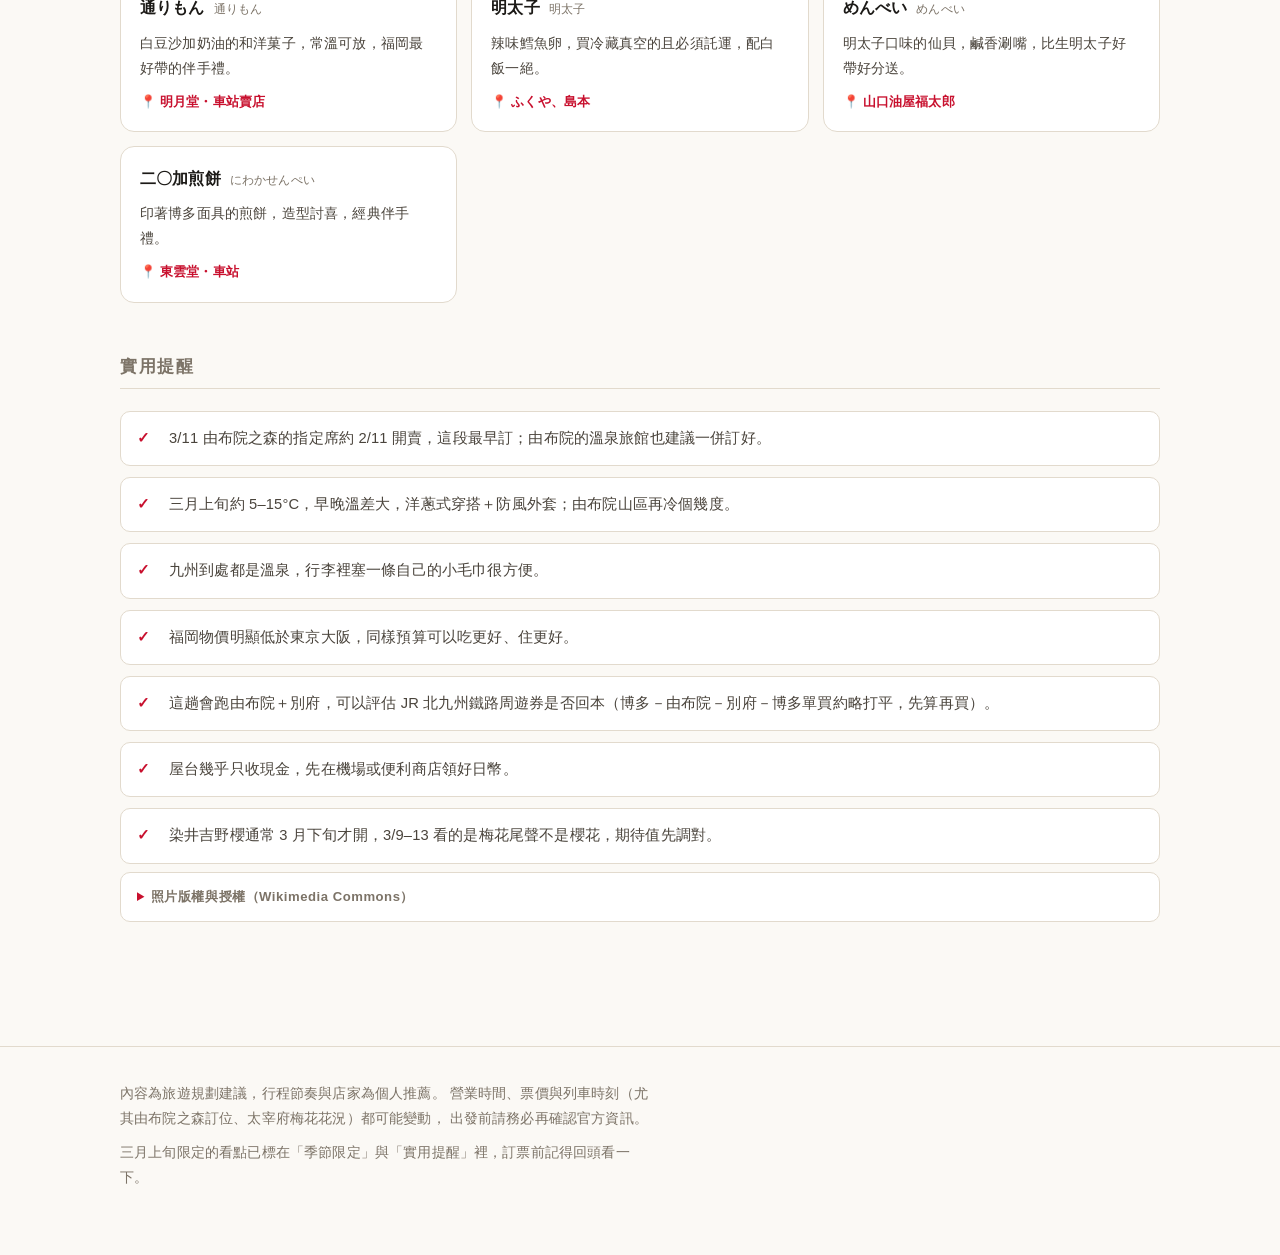
==== commit 136c2a96: "Rework site into single Fukuoka 5D4N itinerary (2027/3/9–3/13) - Replace seven-city comparison with " ====
--- a/site/index.html
+++ b/site/index.html
@@ -3,8 +3,8 @@
 <head>
 <meta charset="UTF-8" />
 <meta name="viewport" content="width=device-width, initial-scale=1.0" />
-<title>日本六選一 · 5天4夜行程提案</title>
-<meta name="description" content="大阪、福岡、仙台、神戶、茨城、札幌、金澤——七個地點的特色、必吃、必玩，各附一份 5 天 4 夜行程。" />
+<title>福岡 5天4夜 · 3/9–3/13 行程</title>
+<meta name="description" content="福岡 5 天 4 夜（3/9–3/13）完整行程：博多屋台、太宰府柳川、由布院溫泉、別府地獄，附必吃清單、必玩景點與實用提醒。" />
 <link rel="icon" href="data:image/svg+xml,%3Csvg xmlns='http://www.w3.org/2000/svg' viewBox='0 0 100 100'%3E%3Ccircle cx='50' cy='50' r='46' fill='%23FBF9F5'/%3E%3Ccircle cx='50' cy='50' r='26' fill='%23C0392B'/%3E%3C/svg%3E" />
 <link rel="stylesheet" href="assets/style.css" />
 </head>
@@ -12,19 +12,19 @@
 
 <header class="hero">
   <div class="wrap">
-    <div class="kicker">JAPAN · 5 DAYS 4 NIGHTS</div>
-    <h1>七個地點，七份 <span class="sun">5天4夜</span> 提案</h1>
+    <div class="kicker">FUKUOKA · 5 DAYS 4 NIGHTS · 2027.3.9 – 3.13</div>
+    <h1>福岡 <span class="sun">5天4夜</span>，3/9–3/13</h1>
     <p class="lede">
-      大阪、福岡、仙台、神戶、茨城、札幌、金澤——這七個地點從北海道橫跨到北陸與九州，
-      5天4夜實際上只夠好好玩透一個。所以我幫每個地點各寫了一份完整行程：
-      它憑什麼值得去、五天怎麼排、必吃什麼、必玩哪裡，還有第一次去要注意的事。
+      用福岡當基地的五天：第一晚就坐進中洲的屋台，隔天太宰府看梅花尾聲、柳川搭船，
+      中段進山住一晚由布院溫泉、順遊別府地獄，最後一天天神採買再五分鐘到機場。
+      必吃什麼、必玩哪裡、三月上旬要注意什麼，都在下面。
     </p>
     <div class="hero-pills" id="heroPills"></div>
   </div>
 </header>
 
-<nav class="nav" aria-label="地點導覽">
-  <div class="nav-inner" id="tabs" role="tablist"></div>
+<nav class="nav" aria-label="工具列">
+  <div class="nav-inner" id="tabs"></div>
 </nav>
 
 <main class="wrap" id="panels"></main>
@@ -33,10 +33,10 @@
   <div class="wrap">
     <p>
       內容為旅遊規劃建議，行程節奏與店家為個人推薦。
-      營業時間、票價、纜車與道路的季節性封閉（尤其藏王ハイライン、摩耶纜車休日、由布院之森訂位）
-      都可能變動，出發前請務必再確認官方資訊。
+      營業時間、票價與列車時刻（尤其由布院之森訂位、太宰府梅花花況）都可能變動，
+      出發前請務必再確認官方資訊。
     </p>
-    <p>季節限定的看點已標在各地點的「實用提醒」裡，挑月份時記得回頭看一下。</p>
+    <p>三月上旬限定的看點已標在「季節限定」與「實用提醒」裡，訂票前記得回頭看一下。</p>
   </div>
 </footer>
 
@@ -75,131 +75,6 @@
 
   function extraOf(id) {
     return (typeof EXTRA !== 'undefined' && EXTRA[id]) ? EXTRA[id] : {};
-  }
-
-  function findBy(key, val) {
-    for (var i = 0; i < DESTINATIONS.length; i++) {
-      if (DESTINATIONS[i][key] === val) return DESTINATIONS[i];
-    }
-    return null;
-  }
-
-  var accentOf = function (id) {
-    var d = findBy('id', id);
-    return d ? d.accent : '#C0392B';
-  };
-
-  var emojiOf = function (id) {
-    var d = findBy('id', id);
-    return d ? d.emoji : '📍';
-  };
-
-  var idOfName = function (name) {
-    var d = findBy('name', name);
-    return d ? d.id : '';
-  };
-
-  /* ── 總覽面板 ─────────────────────────────────────── */
-  function overviewPanel() {
-    var rows = OVERVIEW.map(function (o) {
-      return '<tr style="--row-accent:' + accentOf(o.id) + '">'
-        + '<td><button class="dest-link" data-goto="' + o.id + '">'
-        + emojiOf(o.id) + ' ' + esc(o.name) + '</button></td>'
-        + '<td>' + esc(o.region) + '</td>'
-        + '<td>' + esc(o.airport) + '</td>'
-        + '<td>' + esc(o.flight) + '</td>'
-        + '<td>' + esc(o.season) + '</td>'
-        + '<td>' + esc(o.good) + '</td>'
-        + '<td class="stars">'
-        + new Array(o.level + 1).join('★') + new Array(4 - o.level).join('☆')
-        + '<br><span style="font-size:.78rem">' + esc(o.levelText) + '</span></td>'
-        + '</tr>';
-    }).join('');
-
-    var picks = PICK_GUIDE.map(function (p) {
-      return '<div class="pick" style="border-left-color:' + accentOf(idOfName(p.a)) + '">'
-        + '<div class="q">' + esc(p.q) + '</div>'
-        + '<div class="a">' + emojiOf(idOfName(p.a)) + ' ' + esc(p.a) + '</div>'
-        + '<p class="why">' + esc(p.why) + '</p>'
-        + '</div>';
-    }).join('');
-
-    var cards = DESTINATIONS.map(function (d) {
-      var x = extraOf(d.id);
-      var url = x.hero ? imgUrl(d.id, x.hero, 700) : '';
-      var thumb = url
-        ? '<img src="' + url + '" alt="' + esc(d.name) + '" loading="lazy" />'
-        : '';
-      var ov = null;
-      for (var oi = 0; oi < OVERVIEW.length; oi++) {
-        if (OVERVIEW[oi].id === d.id) { ov = OVERVIEW[oi]; break; }
-      }
-      var meta = ov
-        ? '<div class="mt"><span>' + esc(ov.region) + '</span><span>' + esc(ov.good) + '</span></div>'
-        : '';
-      return '<button class="dest-card" data-goto="' + d.id + '" style="--dest:' + d.accent + '">'
-        + '<div class="thumb">' + thumb
-        + '<span class="badge">' + d.emoji + ' ' + esc(d.name) + '</span></div>'
-        + '<div class="body">'
-        + '<div class="tl">' + esc(d.tagline) + '</div>'
-        + meta
-        + '</div></button>';
-    }).join('');
-
-    return '<section class="panel" id="panel-overview" role="tabpanel">'
-
-      + '<div class="section">'
-      + '<h2>七個地點</h2>'
-      + '<div class="dest-cards">' + cards + '</div>'
-      + '</div>'
-
-      + '<div class="section">'
-      + '<h2>先講一件重要的事</h2>'
-      + '<div class="note">'
-      + '<p><strong>這七個地點沒辦法在同一趟 5天4夜裡玩完。</strong>'
-      + '札幌在北海道、仙台在東北、茨城在關東、大阪跟神戶在關西、金澤在北陸、福岡在九州，'
-      + '光是南北兩端的移動就要耗掉一整天。</p>'
-      + '<p>所以這份網站的用法是：<strong>先用下面的比較表跟「怎麼選」決定一個地點</strong>，'
-      + '再點上方的頁籤看那個地點完整的五天怎麼走。'
-      + '大阪與神戶是唯一可以合併的一組（JR 只要 21 分鐘），神戶那份行程裡也已經考慮到這點。</p>'
-      + '</div>'
-      + '</div>'
-
-      + '<div class="section">'
-      + '<h2>七個地點比一比</h2>'
-      + '<div class="table-scroll"><table>'
-      + '<thead><tr>'
-      + '<th>地點</th><th>區域</th><th>進出機場</th><th>從台灣</th>'
-      + '<th>最佳季節</th><th>適合</th><th>上手度</th>'
-      + '</tr></thead><tbody>' + rows + '</tbody>'
-      + '</table></div>'
-      + '</div>'
-
-      + '<div class="section">'
-      + '<h2>那我該選哪個？</h2>'
-      + '<div class="grid c2">' + picks + '</div>'
-      + '</div>'
-
-      + '<div class="section">'
-      + '<h2>如果是團體投票，我的排序</h2>'
-      + '<div class="note">'
-      + '<p><strong>1. 大阪</strong>——第一次去日本的最穩解。吃、逛、古城、京都奈良全包，'
-      + '交通好懂，走錯路也救得回來，同行的人不管想幹嘛都有事做。</p>'
-      + '<p><strong>2. 札幌</strong>——如果時間落在二月或六到八月，它的體驗差異最大：'
-      + '台灣沒有的雪，跟台灣沒有的涼夏。缺點是機票最貴。</p>'
-      + '<p><strong>3. 福岡</strong>——CP 值第一。機場離市區五分鐘，物價低一截，'
-      + '而且可以順手把由布院溫泉排進去。</p>'
-      + '<p><strong>4. 金澤</strong>——想要京都的古都氛圍卻怕人潮的話最合適。'
-      + '兼六園、茶屋街、螃蟹與金箔，2024 年新幹線通車後東京直達更方便（牽涉能登的部分要先查復原狀況）。</p>'
-      + '<p><strong>5. 神戶</strong>——想輕鬆一點、走文青路線，或已經去過大阪的話選這個。</p>'
-      + '<p><strong>6. 仙台</strong>——受不了人潮、喜歡溫泉與自然的人會愛。'
-      + '但直飛班次少，通常要從東京轉新幹線。</p>'
-      + '<p><strong>7. 茨城</strong>——最需要條件：要有國際駕照跟願意開車的人，'
-      + '而且日期要卡在花季。條件對了它很棒，條件不對就會很空。</p>'
-      + '</div>'
-      + '</div>'
-
-      + '</section>';
   }
 
   /* ── 地點面板 ─────────────────────────────────────── */
@@ -235,7 +110,7 @@
         foot += '</div>';
       }
 
-      return '<article class="day">'
+      return '<article class="day" id="day-' + day.day + '">'
         + '<div class="day-head">'
         + '<span class="day-num">DAY ' + day.day + '</span>'
         + '<h3>' + esc(day.title) + '</h3>'
@@ -336,8 +211,8 @@
           + '<h3>' + esc(s.title) + '</h3>'
           + '<p>' + esc(s.text) + '</p></div>';
       }).join('');
-      seasonal = '<div class="section"><h2>季節限定</h2>'
-        + '<p class="data-note">資訊查證於 2026 年 7 月；活動日期與票價以官方最新公告為準。</p>'
+      seasonal = '<div class="section"><h2>3 月上旬限定看點</h2>'
+        + '<p class="data-note">花況與活動日期以官方最新公告為準，出發前再確認一次。</p>'
         + '<div class="grid c2">' + sc + '</div></div>';
     }
 
@@ -373,7 +248,6 @@
       ? '<div class="dest-hero">'
         + '<img src="' + heroUrl + '" alt="' + esc(d.name) + '" />'
         + '<div class="scrim"></div>'
-        + (d.pick ? '<span class="pick-ribbon">✨ 編輯私房推薦</span>' : '')
         + '<div class="big-emoji">' + d.emoji + '</div>'
         + '<div class="cap">'
         + '<div class="romaji">' + esc(d.romaji) + '</div>'
@@ -382,9 +256,8 @@
         + '</div></div>'
       : '';
 
-    return '<section class="panel" id="panel-' + d.id + '" role="tabpanel" style="--dest:' + d.accent + '">'
-
-      + (d.pick ? '<a class="pick-back" data-goto="recommend">← 回私房推薦</a>' : '')
+    return '<section class="panel is-active" id="panel-' + d.id + '" role="main" style="--dest:' + d.accent + '">'
+
       + hero
       + '<div class="dest-head">'
       + '<p class="intro">' + esc(d.intro) + '</p>'
@@ -392,7 +265,7 @@
 
       + '<dl class="facts">' + facts + '</dl>'
 
-      + '<div class="section"><h2>為什麼值得去</h2>'
+      + '<div class="section"><h2>為什麼選福岡</h2>'
       + '<div class="grid c2">' + why + '</div></div>'
 
       + seasonal
@@ -400,7 +273,7 @@
 
       + (howto ? '<div class="section"><h2>怎麼玩：第一次 vs 深度</h2>' + howto + '</div>' : '')
 
-      + '<div class="section"><h2>5天4夜怎麼走</h2>'
+      + '<div class="section" id="itinerary"><h2>5天4夜怎麼走（3/9–3/13）</h2>'
       + '<div class="days">' + days + '</div></div>'
 
       + '<div class="section"><h2>必吃</h2>'
@@ -424,118 +297,36 @@
       + '</section>';
   }
 
-  /* ── 編輯私房推薦面板 ─────────────────────────────── */
-  var REC_ACCENT = '#3E7C82';
-
-  function recommendPanel() {
-    var cards = (typeof RECOMMEND !== 'undefined' ? RECOMMEND : []).map(function (r) {
-      var url = imgUrl(r.id, r.id + '-hero', 900);
-      var thumb = url ? '<img src="' + url + '" alt="' + esc(r.name) + '" loading="lazy" />' : '';
-      var row = function (lbl, val) {
-        return '<div class="rec-row"><span class="rl">' + lbl + '</span><span>' + esc(val) + '</span></div>';
-      };
-      return '<article class="rec-card" data-goto="' + r.id + '">'
-        + '<div class="rec-ph">' + thumb
-        + '<span class="rec-badge">' + r.emoji + ' ' + esc(r.name) + '</span>'
-        + '<span class="rec-region">' + esc(r.region) + '</span></div>'
-        + '<div class="rec-body">'
-        + '<div class="rec-tag">' + esc(r.tagline) + '</div>'
-        + '<p class="rec-why">' + esc(r.why) + '</p>'
-        + row('亮點', r.highlights.join('、'))
-        + row('必吃', r.eats.join('、'))
-        + row('季節', r.season)
-        + row('天數', r.days)
-        + row('怎麼去', r.transport)
-        + '<div class="rec-note"><span class="tag-new">最新</span>' + esc(r.heads) + '</div>'
-        + '<div class="rec-more">看完整介紹與 5 天 4 夜行程 →</div>'
-        + '</div></article>';
-    }).join('');
-
-    var recCredits = (typeof CREDITS !== 'undefined' ? CREDITS : [])
-      .filter(function (c) { return c.dest === 'recommend'; })
-      .map(function (c) {
-        return '<li>' + esc(c.title) + ' — ' + esc(c.artist)
-          + '（' + esc(c.license) + '）· '
-          + '<a href="' + esc(c.source) + '" target="_blank" rel="noopener">來源</a></li>';
-      }).join('');
-    var credits = recCredits
-      ? '<details class="credits"><summary>照片版權與授權（Wikimedia Commons）</summary><ul>'
-        + recCredits + '</ul></details>'
-      : '';
-
-    return '<section class="panel" id="panel-recommend" role="tabpanel" style="--dest:' + REC_ACCENT + '">'
-      + '<div class="section">'
-      + '<h2>編輯私房推薦</h2>'
-      + '<p class="data-note">這一區不是投票名單，而是我以旅遊角度補的「沒被提名、卻值得單獨成行」五個地點，'
-      + '刻意跨開東北、山陰、紀伊半島、中國地方與四國，把現有七地沒代表到的區域與主題補齊。'
-      + '每個都有跟其他地點一樣完整的頁面——<strong>點任一張卡（或上方頁籤）看完整介紹與 5 天 4 夜行程</strong>。'
-      + '資訊查證於 2026 年 8 月，活動與票價以官方最新公告為準。</p>'
-      + '<div class="rec-grid">' + cards + '</div>'
-      + credits
-      + '</div></section>';
-  }
-
   /* ── 組裝 ─────────────────────────────────────────── */
+  var FUKUOKA = DESTINATIONS[0];
   var tabsEl = document.getElementById('tabs');
   var panelsEl = document.getElementById('panels');
   var heroEl = document.getElementById('heroPills');
 
-  var PICK_LIST = (typeof PICKS !== 'undefined' ? PICKS : []);
-
-  var tabDefs = [{ id: 'overview', label: '總覽', accent: '#C0392B' }].concat(
-    DESTINATIONS.map(function (d) {
-      return { id: d.id, label: d.emoji + ' ' + d.name, accent: d.accent };
-    })
-  ).concat([{ id: 'recommend', label: '✨ 私房推薦', accent: REC_ACCENT }]);
-  /* 5 個私房推薦景點不各佔頁籤，收攏在「✨ 私房推薦」tab 下，由 hub 卡片點進完整頁 */
-
-  tabsEl.innerHTML = tabDefs.map(function (t) {
-    return '<button role="tab" data-tab="' + t.id + '" aria-selected="false"'
-      + ' style="--tab-accent:' + t.accent + '">' + t.label + '</button>';
-  }).join('') + '<button class="theme-toggle" id="themeToggle" aria-label="切換深淺色">◐</button>';
-
-  panelsEl.innerHTML = overviewPanel() + DESTINATIONS.map(destPanel).join('')
-    + recommendPanel() + PICK_LIST.map(destPanel).join('');
-
-  heroEl.innerHTML = DESTINATIONS.map(function (d) {
-    return '<button class="hero-pill" data-goto="' + d.id + '">'
-      + d.emoji + ' ' + esc(d.name) + '</button>';
+  tabsEl.innerHTML = '<button role="tab" data-tab="fukuoka" aria-selected="true"'
+    + ' style="--tab-accent:' + FUKUOKA.accent + '">' + FUKUOKA.emoji + ' 福岡 5天4夜 · 3/9–3/13</button>'
+    + '<button class="theme-toggle" id="themeToggle" aria-label="切換深淺色">◐</button>';
+
+  panelsEl.innerHTML = destPanel(FUKUOKA);
+
+  /* 英雄區的每日小膠囊：點了捲到那一天 */
+  var DAY_PILLS = [
+    { day: 1, label: '3/9 屋台初夜' },
+    { day: 2, label: '3/10 太宰府・柳川' },
+    { day: 3, label: '3/11 由布院溫泉' },
+    { day: 4, label: '3/12 別府地獄' },
+    { day: 5, label: '3/13 採買返程' },
+  ];
+  heroEl.innerHTML = DAY_PILLS.map(function (p) {
+    return '<button class="hero-pill" data-day="' + p.day + '">' + esc(p.label) + '</button>';
   }).join('');
 
-  var PICK_IDS = PICK_LIST.map(function (d) { return d.id; });
-
-  function show(id, push) {
-    var panel = document.getElementById('panel-' + id);
-    if (!panel) { id = 'overview'; panel = document.getElementById('panel-overview'); }
-
-    /* 私房推薦的 5 個景點沒有自己的頁籤，高亮回「私房推薦」 */
-    var tabId = PICK_IDS.indexOf(id) !== -1 ? 'recommend' : id;
-
-    Array.prototype.forEach.call(document.querySelectorAll('.panel'), function (p) {
-      p.classList.toggle('is-active', p === panel);
-    });
-    Array.prototype.forEach.call(tabsEl.querySelectorAll('[data-tab]'), function (b) {
-      var on = b.getAttribute('data-tab') === tabId;
-      b.setAttribute('aria-selected', on ? 'true' : 'false');
-      if (on) b.scrollIntoView({ block: 'nearest', inline: 'center' });
-    });
-
-    if (push && location.hash.slice(1) !== id) {
-      history.pushState(null, '', '#' + id);
-    }
-    window.scrollTo({ top: 0 });
-  }
-
   document.addEventListener('click', function (e) {
-    var tab = e.target.closest('[data-tab]');
-    if (tab) { show(tab.getAttribute('data-tab'), true); return; }
-
-    var go = e.target.closest('[data-goto]');
-    if (go) { show(go.getAttribute('data-goto'), true); return; }
-  });
-
-  window.addEventListener('hashchange', function () {
-    show(location.hash.slice(1) || 'overview', false);
+    var pill = e.target.closest('[data-day]');
+    if (pill) {
+      var el = document.getElementById('day-' + pill.getAttribute('data-day'));
+      if (el) el.scrollIntoView({ behavior: 'smooth', block: 'start' });
+    }
   });
 
   /* 深淺色切換 */
@@ -562,8 +353,6 @@
   toTop.addEventListener('click', function () {
     window.scrollTo({ top: 0, behavior: 'smooth' });
   });
-
-  show(location.hash.slice(1) || 'overview', false);
 })();
 </script>
 </body>
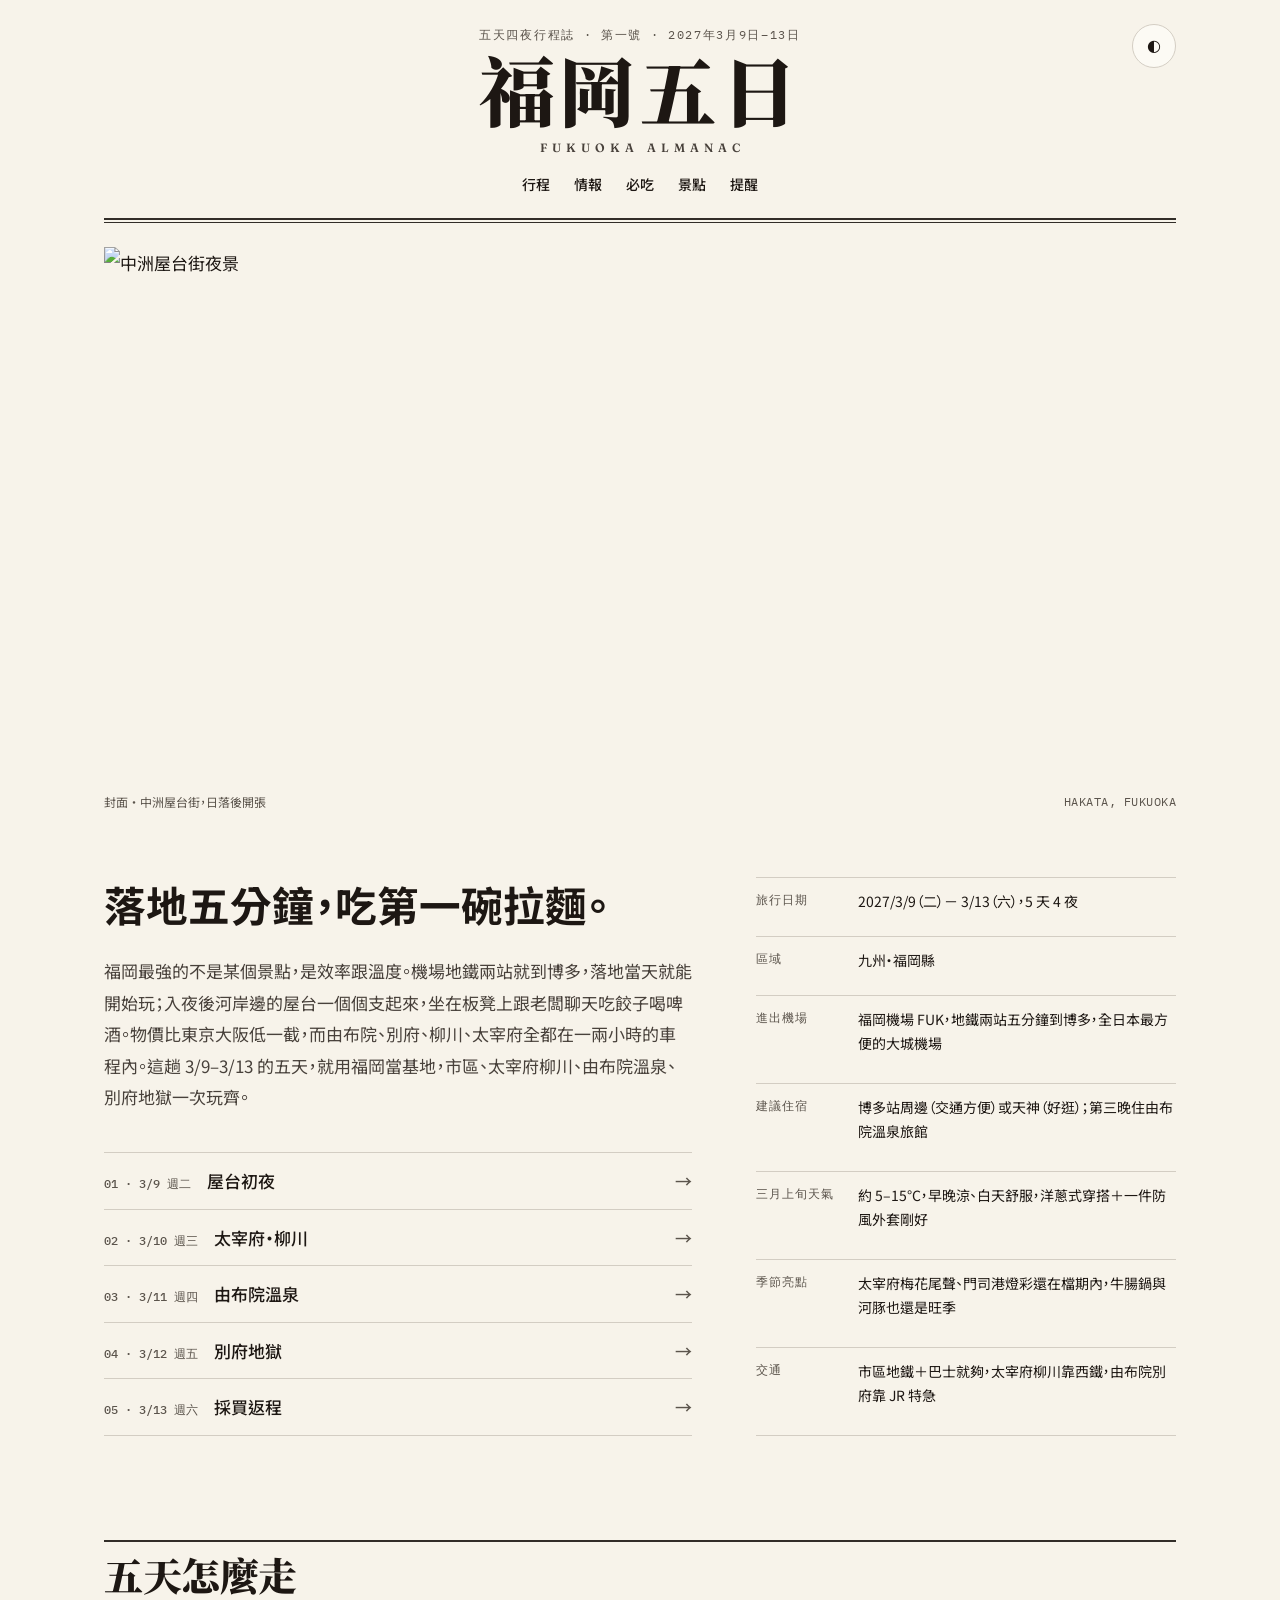
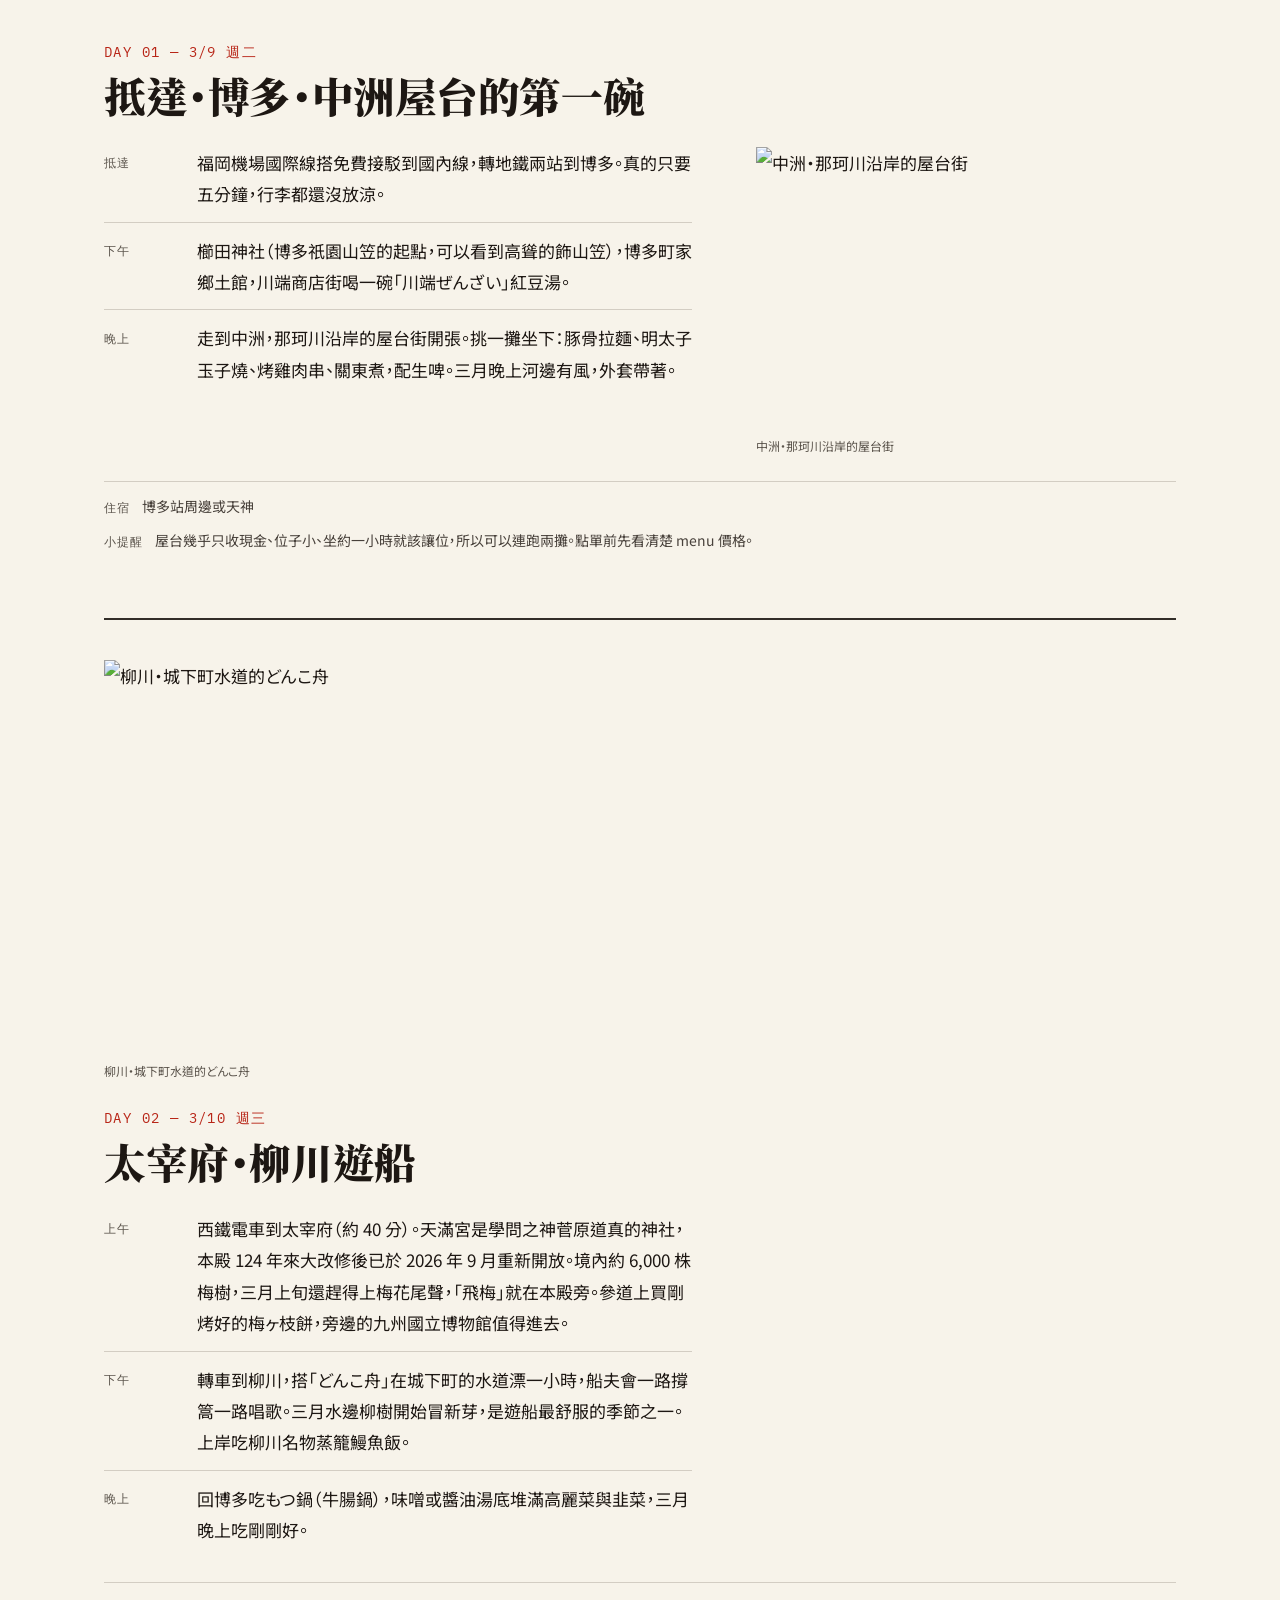
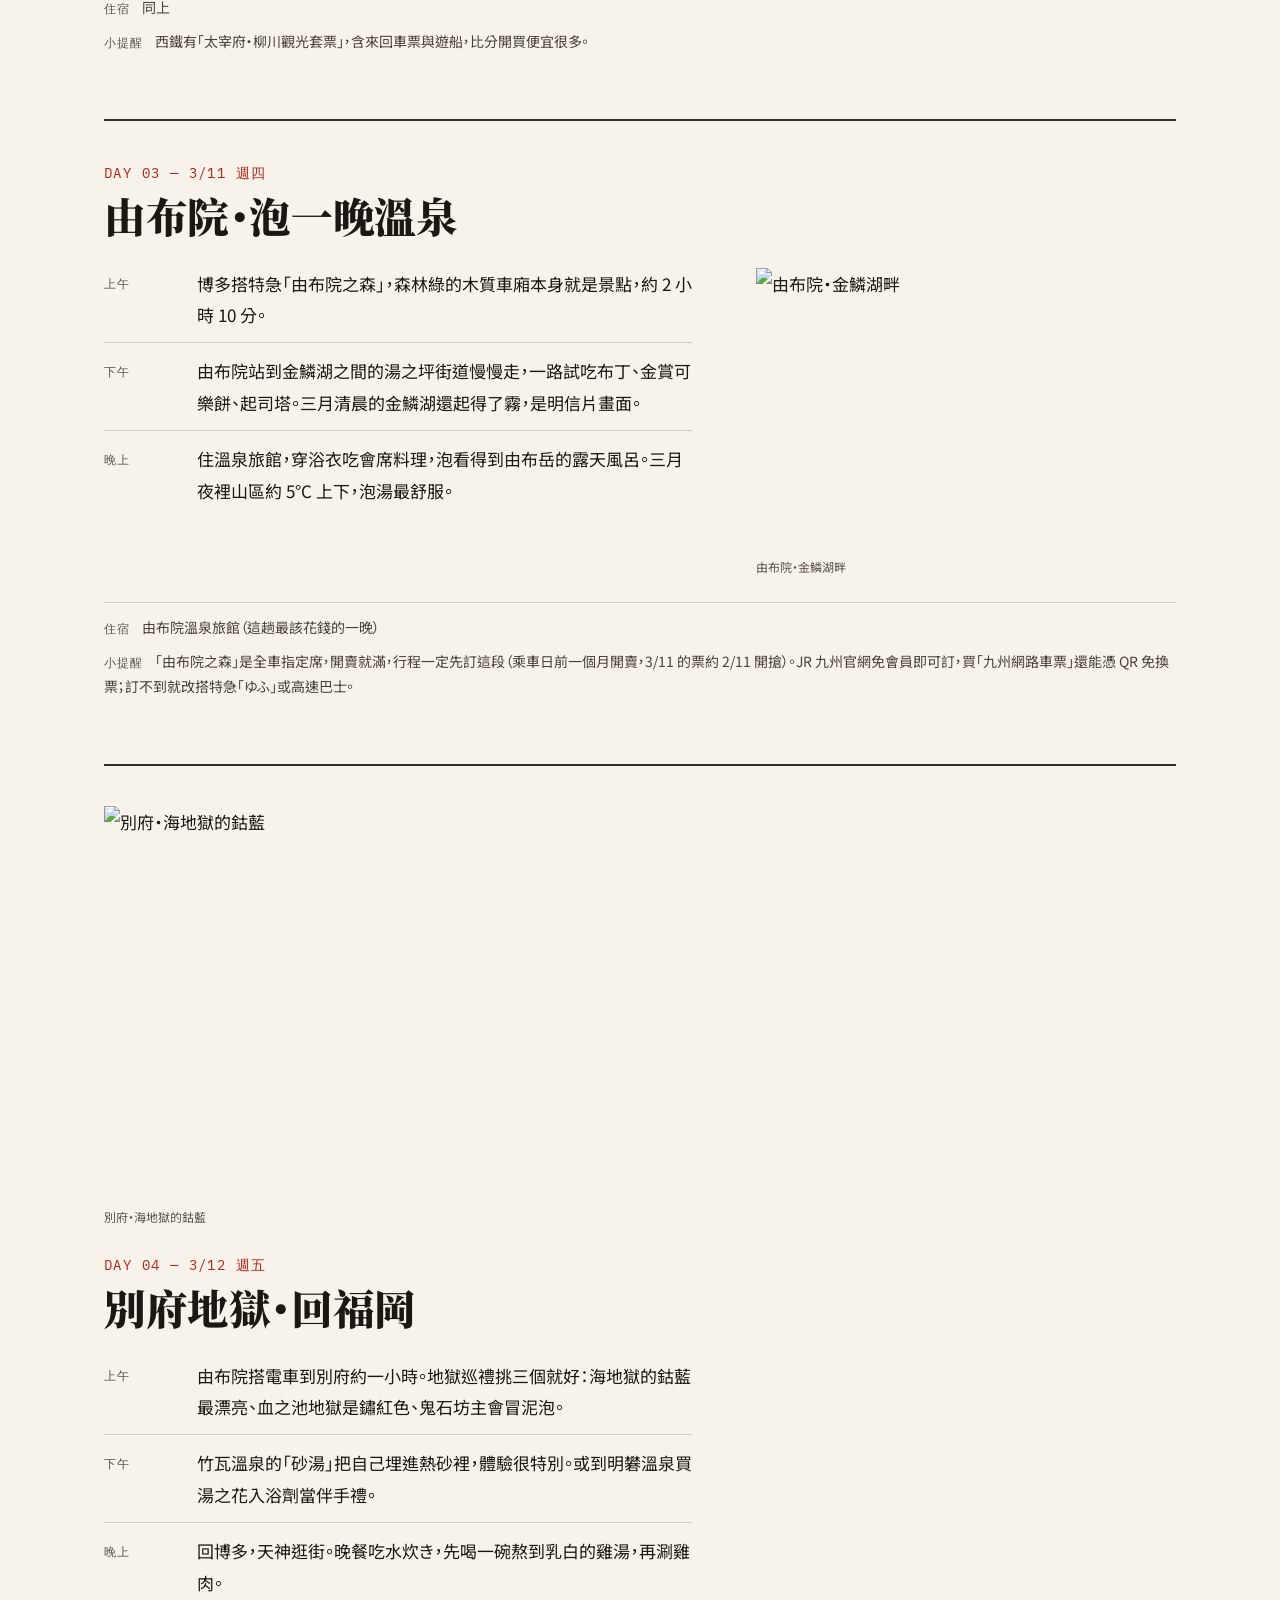
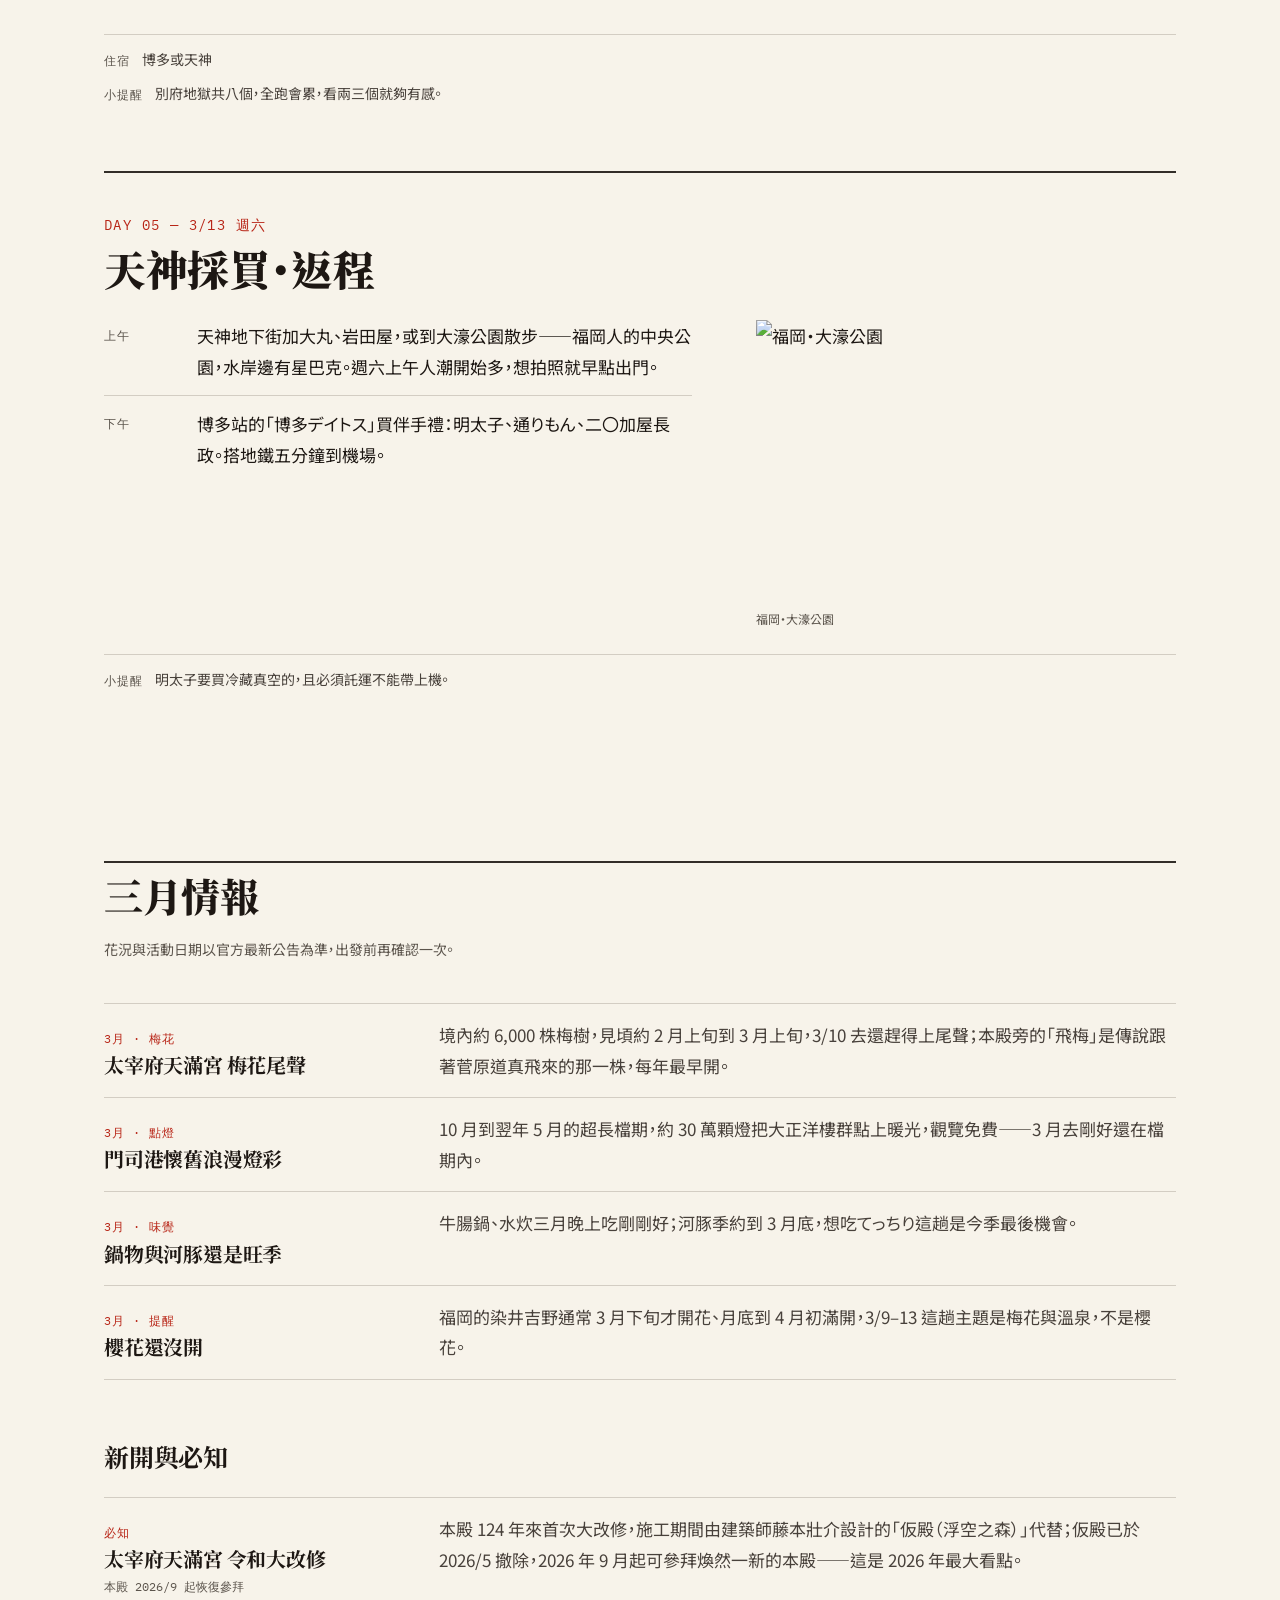
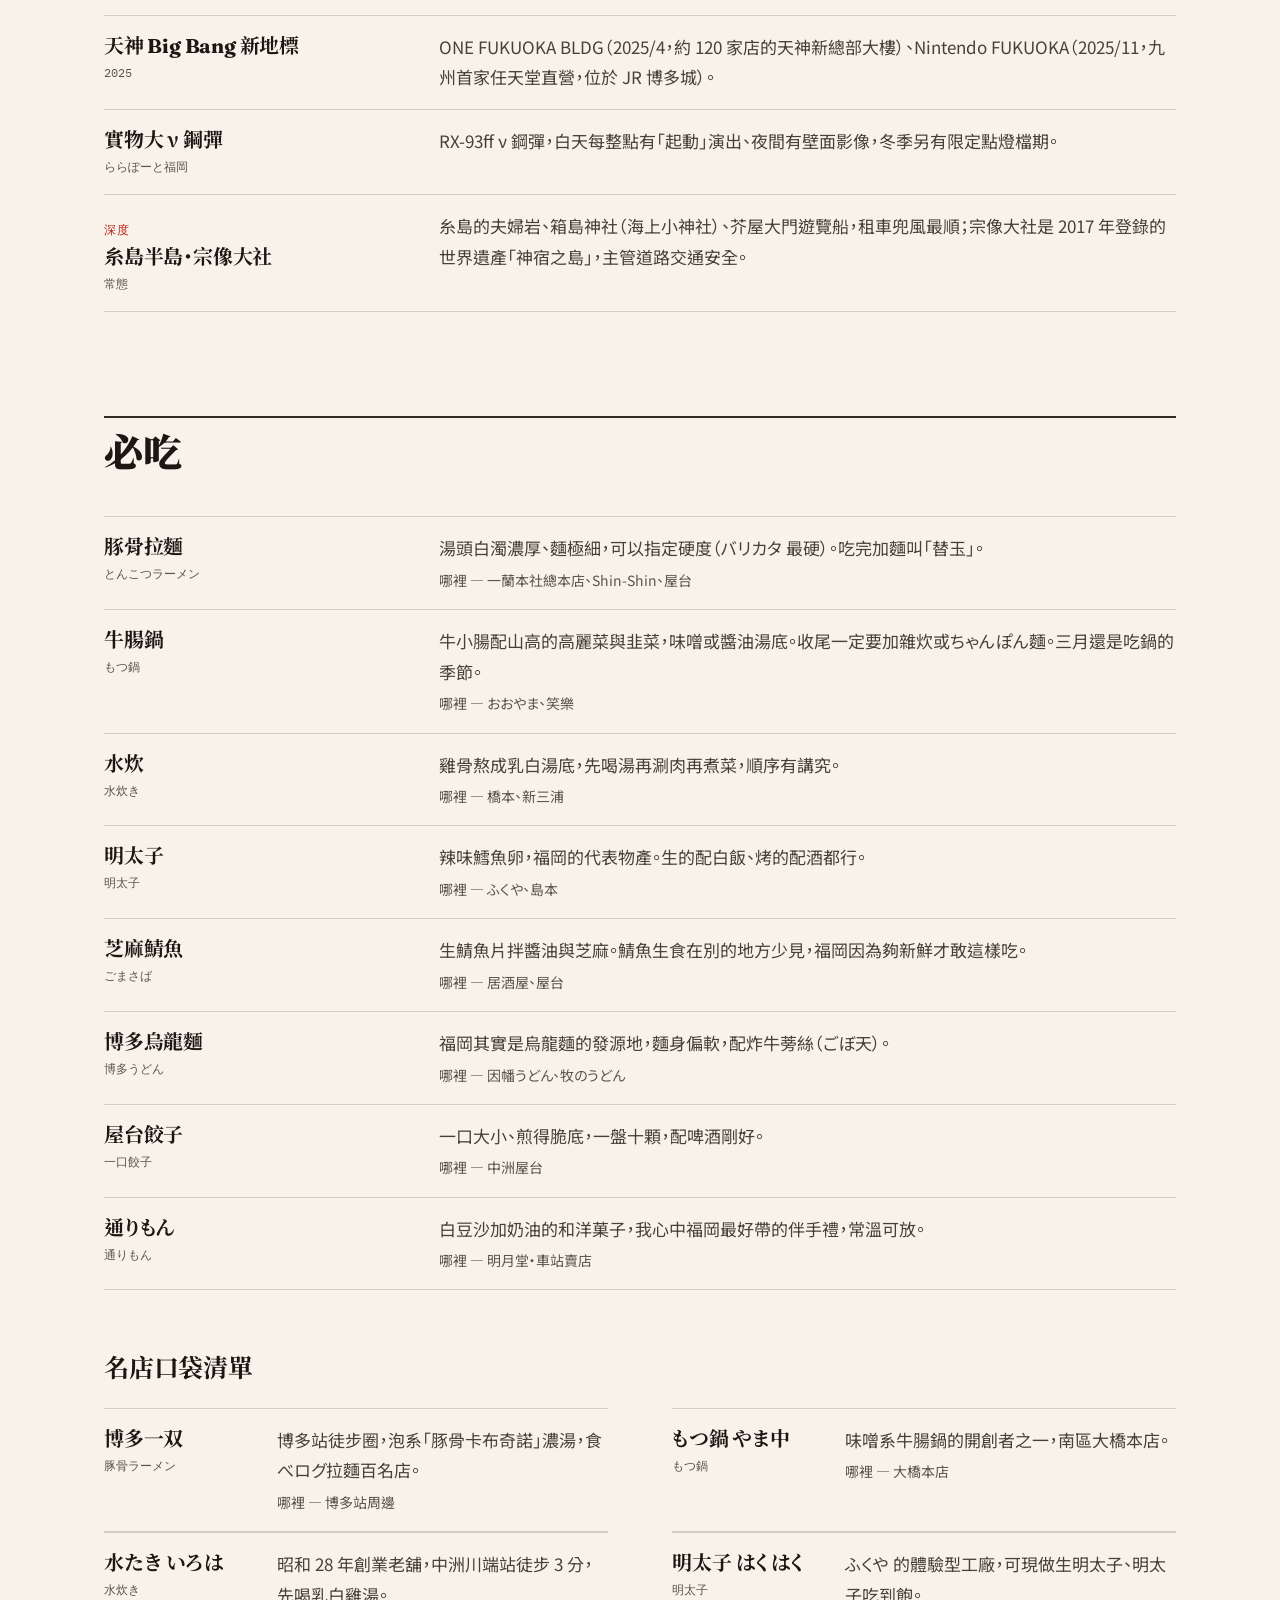
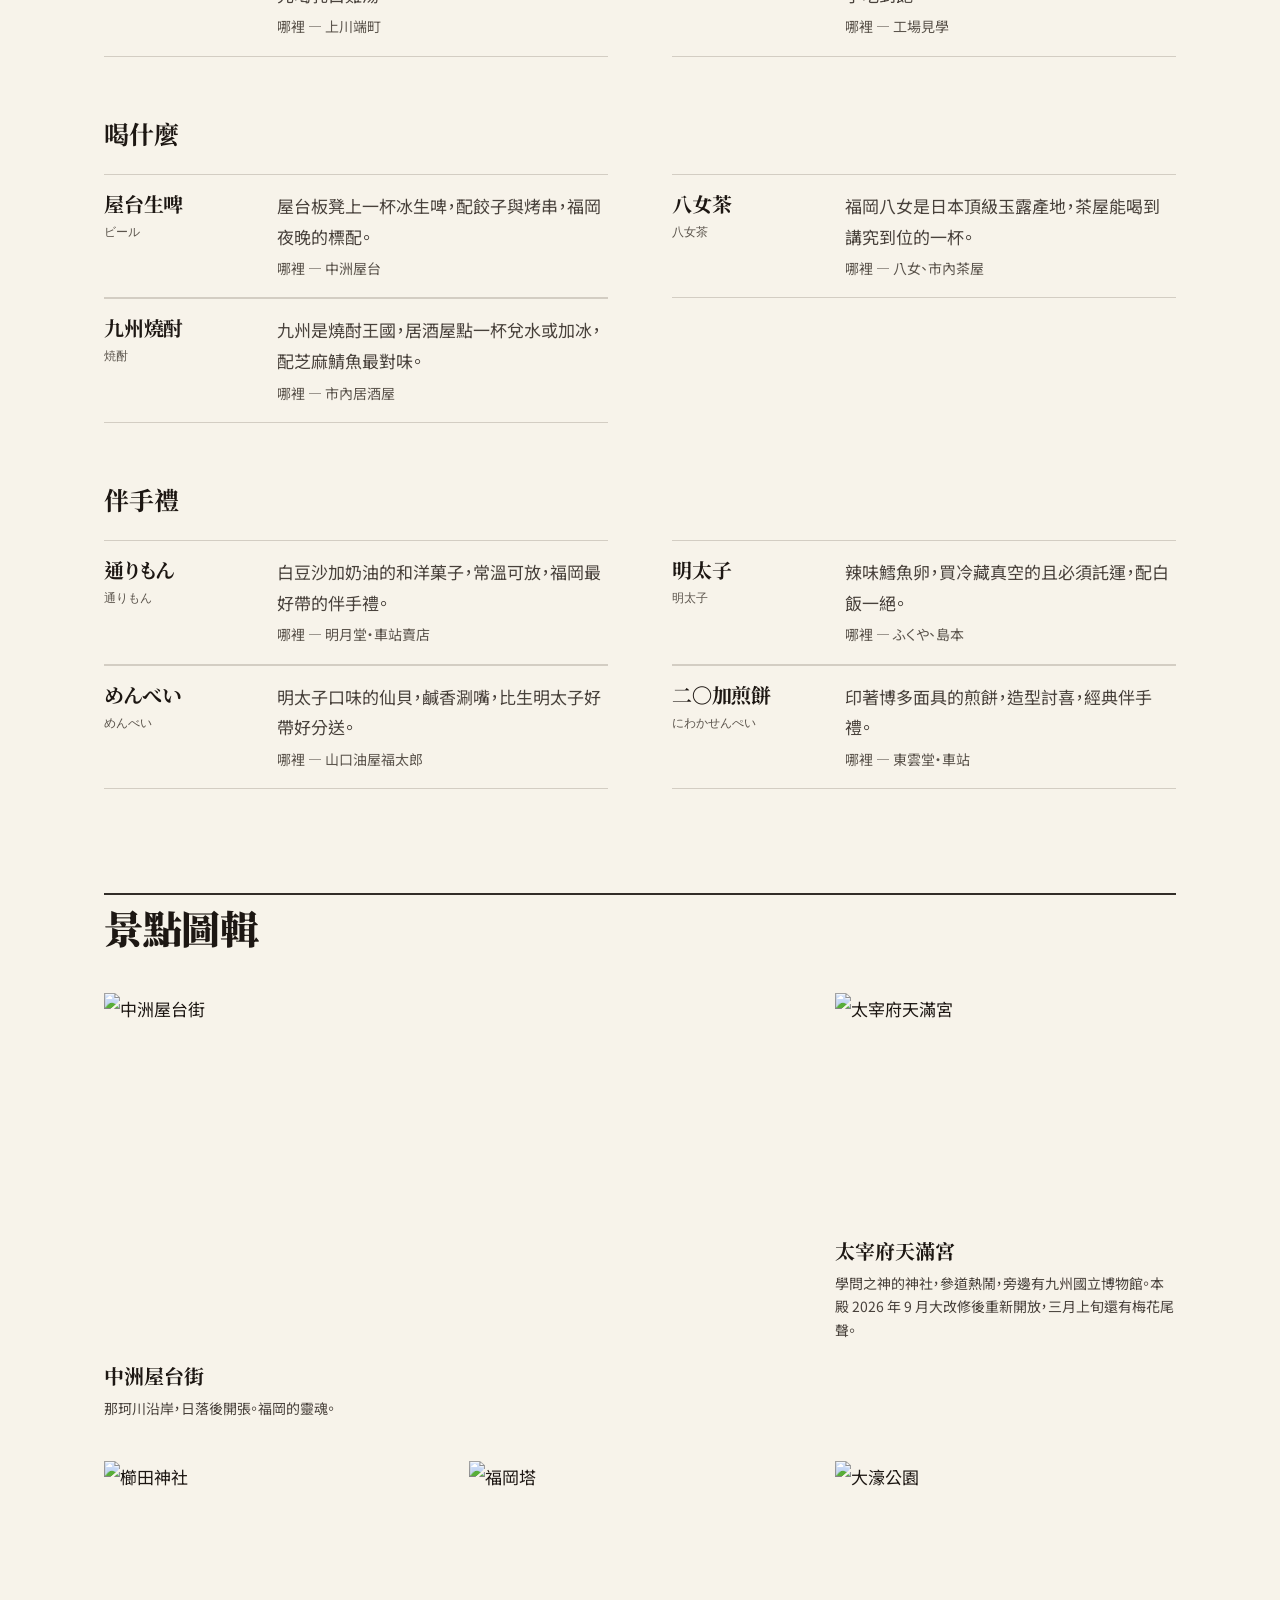
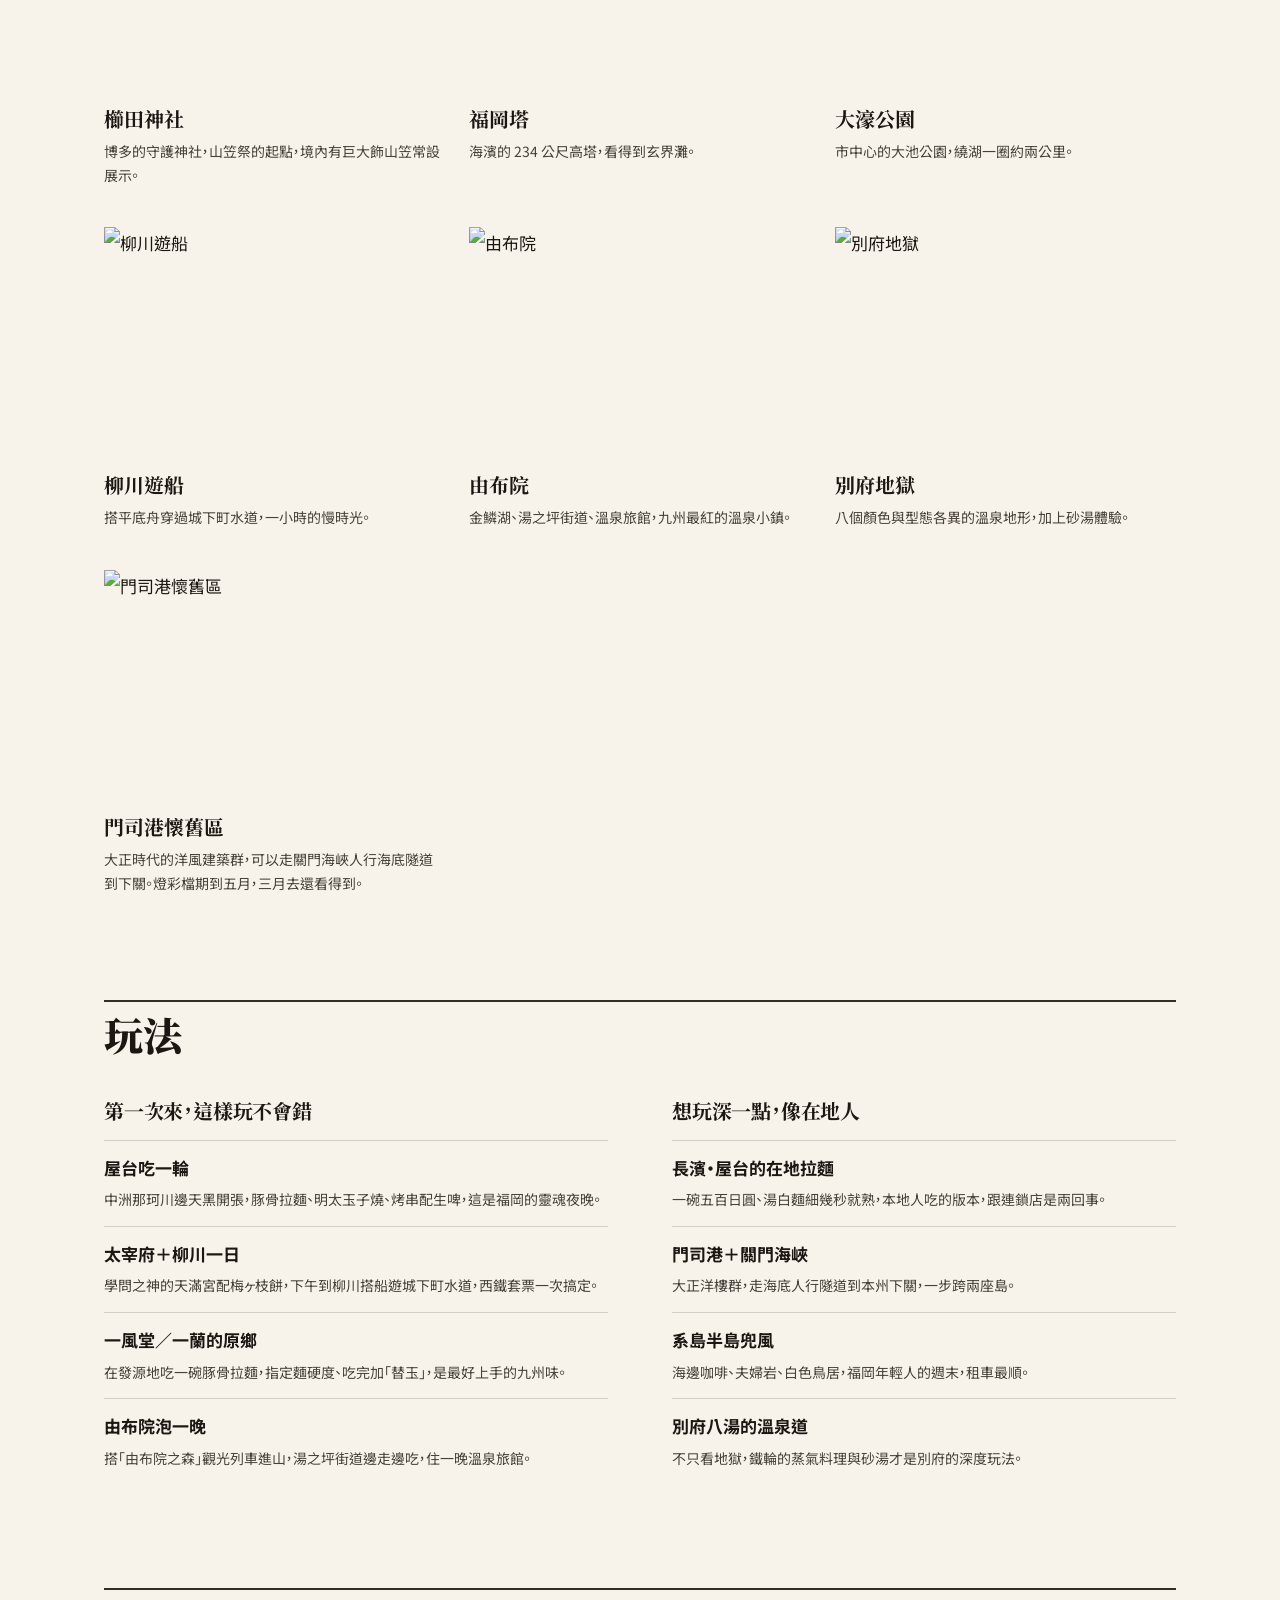
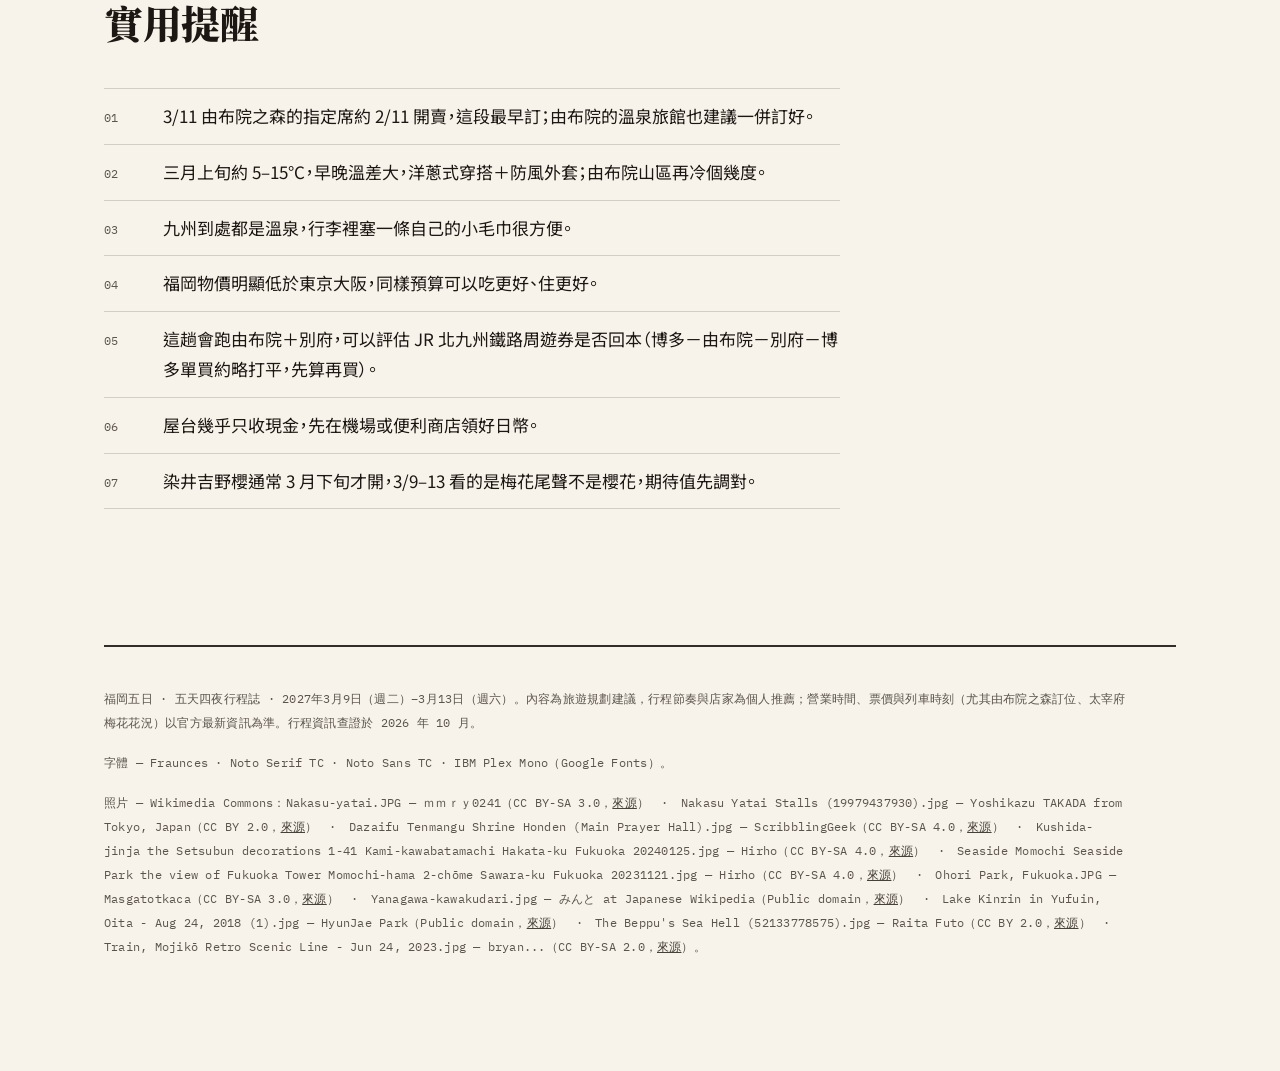
==== commit 9da794bc: "Redesign as editorial travel magazine (Hallmark: Narrative Workflow / Almanac) - N6 newspaper masthe" ====
--- a/site/index.html
+++ b/site/index.html
@@ -2,45 +2,38 @@
 <html lang="zh-Hant">
 <head>
 <meta charset="UTF-8" />
-<meta name="viewport" content="width=device-width, initial-scale=1.0" />
-<title>福岡 5天4夜 · 3/9–3/13 行程</title>
-<meta name="description" content="福岡 5 天 4 夜（3/9–3/13）完整行程：博多屋台、太宰府柳川、由布院溫泉、別府地獄，附必吃清單、必玩景點與實用提醒。" />
-<link rel="icon" href="data:image/svg+xml,%3Csvg xmlns='http://www.w3.org/2000/svg' viewBox='0 0 100 100'%3E%3Ccircle cx='50' cy='50' r='46' fill='%23FBF9F5'/%3E%3Ccircle cx='50' cy='50' r='26' fill='%23C0392B'/%3E%3C/svg%3E" />
-<link rel="stylesheet" href="assets/style.css" />
+<meta name="viewport" content="width=device-width, initial-scale=1.0, viewport-fit=cover" />
+<title>福岡五日 — 5天4夜行程誌（2027/3/9–3/13）</title>
+<meta name="description" content="福岡 5 天 4 夜行程誌（2027/3/9–3/13）：博多屋台、太宰府柳川、由布院溫泉、別府地獄，附必吃清單、景點圖輯與實用提醒。" />
+<link rel="icon" href="data:image/svg+xml,%3Csvg xmlns='http://www.w3.org/2000/svg' viewBox='0 0 100 100'%3E%3Crect width='100' height='100' fill='%23F7F3EA'/%3E%3Ccircle cx='50' cy='50' r='27' fill='%23B9361F'/%3E%3C/svg%3E" />
+<link rel="preconnect" href="https://fonts.googleapis.com" />
+<link rel="preconnect" href="https://fonts.gstatic.com" crossorigin />
+<link rel="stylesheet" href="https://fonts.googleapis.com/css2?family=Fraunces:opsz,wght@9..144,600;9..144,700;9..144,900&family=Noto+Serif+TC:wght@700;900&family=Noto+Sans+TC:wght@400;500;700&family=IBM+Plex+Mono:wght@400;500&display=swap" />
+<link rel="stylesheet" href="assets/style.css?v=20261016" />
 </head>
 <body>
 
-<header class="hero">
-  <div class="wrap">
-    <div class="kicker">FUKUOKA · 5 DAYS 4 NIGHTS · 2027.3.9 – 3.13</div>
-    <h1>福岡 <span class="sun">5天4夜</span>，3/9–3/13</h1>
-    <p class="lede">
-      用福岡當基地的五天：第一晚就坐進中洲的屋台，隔天太宰府看梅花尾聲、柳川搭船，
-      中段進山住一晚由布院溫泉、順遊別府地獄，最後一天天神採買再五分鐘到機場。
-      必吃什麼、必玩哪裡、三月上旬要注意什麼，都在下面。
-    </p>
-    <div class="hero-pills" id="heroPills"></div>
-  </div>
+<header class="mast reveal" style="--i:0">
+  <p class="mast-line mono">五天四夜行程誌 · 第一號 · 2027年3月9日–13日</p>
+  <h1 class="mast-name">福岡五日<span class="latin">FUKUOKA ALMANAC</span></h1>
+  <nav class="mast-nav" aria-label="章節導覽">
+    <ul>
+      <li><a href="#itinerary">行程</a></li>
+      <li><a href="#news">情報</a></li>
+      <li><a href="#eats">必吃</a></li>
+      <li><a href="#plays">景點</a></li>
+      <li><a href="#tips">提醒</a></li>
+    </ul>
+  </nav>
+  <hr class="mast-rule" aria-hidden="true" />
+  <button class="theme-toggle" id="themeToggle" aria-label="切換深淺色">◐</button>
 </header>
 
-<nav class="nav" aria-label="工具列">
-  <div class="nav-inner" id="tabs"></div>
-</nav>
-
-<main class="wrap" id="panels"></main>
-
-<footer>
-  <div class="wrap">
-    <p>
-      內容為旅遊規劃建議，行程節奏與店家為個人推薦。
-      營業時間、票價與列車時刻（尤其由布院之森訂位、太宰府梅花花況）都可能變動，
-      出發前請務必再確認官方資訊。
-    </p>
-    <p>三月上旬限定的看點已標在「季節限定」與「實用提醒」裡，訂票前記得回頭看一下。</p>
-  </div>
+<main class="wrap" id="main"></main>
+
+<footer class="wrap">
+  <div class="colophon" id="colophon"></div>
 </footer>
-
-<button class="to-top" id="toTop" aria-label="回到頂端">↑</button>
 
 <script src="assets/data.js"></script>
 <script src="assets/credits.js"></script>
@@ -49,287 +42,221 @@
 (function () {
   'use strict';
 
+  var D = DESTINATIONS[0];
+  var X = (typeof EXTRA !== 'undefined' && EXTRA[D.id]) ? EXTRA[D.id] : {};
+
   var esc = function (s) {
     return String(s).replace(/[&<>"']/g, function (c) {
       return { '&': '&amp;', '<': '&lt;', '>': '&gt;', '"': '&quot;', "'": '&#39;' }[c];
     });
   };
 
-  /* ── 照片：用 Wikimedia Special:FilePath 組出公開連結 ── */
+  /* Wikimedia 圖片 */
   var CREDIT_INDEX = {};
   (typeof CREDITS !== 'undefined' ? CREDITS : []).forEach(function (c) {
-    CREDIT_INDEX[c.dest + '/' + c.slug] = c;
+    CREDIT_INDEX[c.slug] = c;
   });
-
-  function creditBySlug(dest, slug) {
-    return CREDIT_INDEX[dest + '/' + slug] || null;
-  }
-
-  // 從 credits.js 的 source（File: 頁）轉成可直接 <img> 的縮圖網址
-  function imgUrl(dest, slug, width) {
-    var c = creditBySlug(dest, slug);
+  function imgUrl(slug, width) {
+    var c = CREDIT_INDEX[slug];
     if (!c || !c.source) return '';
     var file = c.source.replace('https://commons.wikimedia.org/wiki/File:', '');
     return 'https://commons.wikimedia.org/wiki/Special:FilePath/' + file + '?width=' + (width || 1200);
   }
 
-  function extraOf(id) {
-    return (typeof EXTRA !== 'undefined' && EXTRA[id]) ? EXTRA[id] : {};
-  }
-
-  /* ── 地點面板 ─────────────────────────────────────── */
-  function destPanel(d) {
-    var facts = Object.keys(d.facts).map(function (k) {
-      return '<div class="row"><dt>' + esc(k) + '</dt><dd>' + esc(d.facts[k]) + '</dd></div>';
-    }).join('');
-
-    var why = d.why.map(function (w) {
-      return '<div class="why-card">'
-        + '<h3>' + esc(w.title) + '</h3>'
-        + '<p>' + esc(w.text) + '</p>'
-        + '</div>';
-    }).join('');
-
-    var days = d.itinerary.map(function (day) {
+  /* 每日短標與照片 */
+  var DAY_META = [
+    { short: '屋台初夜', slug: 'yatai', cap: '中洲・那珂川沿岸的屋台街' },
+    { short: '太宰府・柳川', slug: 'yanagawa', cap: '柳川・城下町水道的どんこ舟' },
+    { short: '由布院溫泉', slug: 'yufuin', cap: '由布院・金鱗湖畔' },
+    { short: '別府地獄', slug: 'beppu', cap: '別府・海地獄的鈷藍' },
+    { short: '採買返程', slug: 'ohori-park', cap: '福岡・大濠公園' },
+  ];
+
+  /* 標題拆日期：「3/9（二）抵達・博多…」 */
+  function splitTitle(t) {
+    var m = t.match(/^(\d+\/\d+)（(.)）(.*)$/);
+    return m ? { date: m[1], wd: m[2], rest: m[3] } : { date: '', wd: '', rest: t };
+  }
+
+  /* ── 開篇 ── */
+  function opening() {
+    var facts = Object.keys(D.facts).map(function (k) {
+      return '<tr><th scope="row">' + esc(k) + '</th><td>' + esc(D.facts[k]) + '</td></tr>';
+    }).join('');
+
+    var index = D.itinerary.map(function (day, i) {
+      var t = splitTitle(day.title);
+      return '<a href="#day-' + day.day + '">'
+        + '<span class="no">0' + day.day + ' · ' + esc(t.date) + ' 週' + esc(t.wd) + '</span>'
+        + '<span>' + esc(DAY_META[i].short) + '</span>'
+        + '<span class="arrow" aria-hidden="true">→</span></a>';
+    }).join('');
+
+    return '<figure class="cover reveal" style="--i:1">'
+      + '<img src="' + imgUrl('fukuoka-hero', 1600) + '" alt="中洲屋台街夜景" fetchpriority="high" />'
+      + '<figcaption><span>封面 · 中洲屋台街，日落後開張</span><span class="mono">HAKATA, FUKUOKA</span></figcaption>'
+      + '</figure>'
+
+      + '<div class="opening reveal" style="--i:2">'
+      + '<div>'
+      + '<p class="opening-statement">落地五分鐘，吃第一碗拉麵。</p>'
+      + '<p class="opening-lede">' + esc(D.intro) + '</p>'
+      + '<nav class="day-index" aria-label="每日行程索引">' + index + '</nav>'
+      + '</div>'
+      + '<table class="spec"><caption class="visually-hidden" style="display:none">旅行基本資料</caption>' + facts + '</table>'
+      + '</div>';
+  }
+
+  /* ── F4 · 行程 ── */
+  function itinerary() {
+    var stages = D.itinerary.map(function (day, i) {
+      var t = splitTitle(day.title);
+      var meta = DAY_META[i];
+
       var blocks = day.blocks.map(function (b) {
-        return '<div class="blk">'
-          + '<div class="when">' + esc(b.when) + '</div>'
-          + '<div class="what">' + esc(b.text) + '</div>'
-          + '</div>';
+        return '<div class="blk"><div class="when">' + esc(b.when) + '</div>'
+          + '<div class="what">' + esc(b.text) + '</div></div>';
       }).join('');
 
       var foot = '';
       if (day.stay || day.tip) {
-        foot += '<div class="day-foot">';
-        if (day.stay) {
-          foot += '<div class="meta"><span class="lbl">住宿</span><span>' + esc(day.stay) + '</span></div>';
-        }
-        if (day.tip) {
-          foot += '<div class="meta tip"><span class="lbl">小提醒</span><span>' + esc(day.tip) + '</span></div>';
-        }
-        foot += '</div>';
+        foot = '<div class="stage-foot">'
+          + (day.stay ? '<p><span class="lbl">住宿</span>' + esc(day.stay) + '</p>' : '')
+          + (day.tip ? '<p><span class="lbl">小提醒</span>' + esc(day.tip) + '</p>' : '')
+          + '</div>';
       }
 
-      return '<article class="day" id="day-' + day.day + '">'
-        + '<div class="day-head">'
-        + '<span class="day-num">DAY ' + day.day + '</span>'
-        + '<h3>' + esc(day.title) + '</h3>'
-        + '</div>'
-        + '<div class="day-body">' + blocks + foot + '</div>'
+      var photo = imgUrl(meta.slug, 900);
+      var fig = photo
+        ? '<figure class="stage-photo"><img src="' + photo + '" alt="' + esc(meta.cap) + '" loading="lazy" />'
+          + '<figcaption>' + esc(meta.cap) + '</figcaption></figure>'
+        : '';
+
+      return '<article class="stage" id="day-' + day.day + '">'
+        + '<header class="stage-head">'
+        + '<p class="stage-no">DAY 0' + day.day + ' — ' + esc(t.date) + ' 週' + esc(t.wd) + '</p>'
+        + '<h3 class="stage-title">' + esc(t.rest) + '</h3>'
+        + '</header>'
+        + '<div class="stage-blocks">' + blocks + '</div>'
+        + fig
+        + foot
         + '</article>';
     }).join('');
 
-    var eats = d.eats.map(function (e) {
-      return '<div class="eat">'
-        + '<div class="top"><span class="nm">' + esc(e.name) + '</span>'
-        + '<span class="jp">' + esc(e.jp) + '</span></div>'
-        + '<p>' + esc(e.text) + '</p>'
-        + '<div class="where">' + esc(e.where) + '</div>'
+    return '<section class="section" id="itinerary">'
+      + '<h2>五天怎麼走</h2>'
+      + '<div>' + stages + '</div>'
+      + '</section>';
+  }
+
+  /* ── 清單列 ── */
+  function rows(items, opt) {
+    opt = opt || {};
+    return '<div class="list-rows">' + items.map(function (e) {
+      var head = '<div class="row-head">'
+        + (e.tag ? '<span class="tag">' + esc(e.tag) + '</span>' : '')
+        + '<h3>' + esc(e.name || e.title) + '</h3>'
+        + (e.jp ? '<span class="sub">' + esc(e.jp) + '</span>' : '')
+        + (e.when ? '<span class="sub">' + esc(e.when) + '</span>' : '')
         + '</div>';
-    }).join('');
-
-    var x = extraOf(d.id);
-    var playImg = x.playImg || {};
-    var usedSlugs = {};
-
-    var plays = d.plays.map(function (p) {
+      var body = '<div class="row-body">' + esc(e.text)
+        + (e.where ? '<span class="where">哪裡 — ' + esc(e.where) + '</span>' : '')
+        + '</div>';
+      return '<div class="row-item">' + head + body + '</div>';
+    }).join('') + '</div>';
+  }
+
+  /* ── 情報（三月看點＋新開必知） ── */
+  function news() {
+    var s = (X.seasonal || []);
+    var w = (X.whatsnew || []);
+    return '<section class="section" id="news">'
+      + '<h2>三月情報</h2>'
+      + '<p class="section-note">花況與活動日期以官方最新公告為準，出發前再確認一次。</p>'
+      + rows(s)
+      + (w.length ? '<h3 class="sub-head">新開與必知</h3>' + rows(w) : '')
+      + '</section>';
+  }
+
+  /* ── 必吃 ── */
+  function eats() {
+    var drinks = X.drinks || [];
+    var souvenirs = X.souvenirs || [];
+    var picks = X.foodPicks || [];
+    return '<section class="section" id="eats">'
+      + '<h2>必吃</h2>'
+      + rows(D.eats)
+      + (picks.length ? '<h3 class="sub-head">名店口袋清單</h3><div class="cols-2">'
+        + picks.map(function (e) { return rows([e]); }).join('') + '</div>' : '')
+      + (drinks.length ? '<h3 class="sub-head">喝什麼</h3><div class="cols-2">'
+        + drinks.map(function (e) { return rows([e]); }).join('') + '</div>' : '')
+      + (souvenirs.length ? '<h3 class="sub-head">伴手禮</h3><div class="cols-2">'
+        + souvenirs.map(function (e) { return rows([e]); }).join('') + '</div>' : '')
+      + '</section>';
+  }
+
+  /* ── 景點圖輯 ── */
+  function plays() {
+    var playImg = X.playImg || {};
+    var figs = D.plays.map(function (p) {
       var slug = playImg[p.name];
-      var ph;
-      if (slug) {
-        usedSlugs[slug] = true;
-        ph = '<div class="ph"><img src="' + imgUrl(d.id, slug, 640)
-          + '" alt="' + esc(p.name) + '" loading="lazy" /></div>';
-      } else {
-        ph = '<div class="ph no-img">' + d.emoji + '</div>';
-      }
-      return '<figure class="play-card">' + ph
+      var url = slug ? imgUrl(slug, 900) : '';
+      var ph = url ? '<img src="' + url + '" alt="' + esc(p.name) + '" loading="lazy" />' : '';
+      return '<figure>' + ph
         + '<figcaption><div class="nm">' + esc(p.name) + '</div>'
         + '<p class="ds">' + esc(p.text) + '</p></figcaption></figure>';
     }).join('');
-
-    /* 怎麼玩：第一次 vs 深度 */
-    var howto = '';
-    if (x.howto) {
-      var col = function (title, items) {
-        var lis = (items || []).map(function (i) {
-          return '<li><span><strong>' + esc(i.t) + '</strong>' + esc(i.d) + '</span></li>';
-        }).join('');
-        return '<ul>' + lis + '</ul>';
-      };
-      howto = '<div class="grid c2">'
-        + '<div class="howto-col first"><h3>第一次來，這樣玩不會錯</h3>'
-        + col('first', x.howto.first) + '</div>'
-        + '<div class="howto-col deep"><h3>想玩深一點，像在地人</h3>'
-        + col('deep', x.howto.deep) + '</div>'
-        + '</div>';
-    }
-
-    /* 喝（沿用必吃卡片樣式） */
-    var drinks = (x.drinks || []).map(function (e) {
-      return '<div class="eat">'
-        + '<div class="top"><span class="nm">' + esc(e.name) + '</span>'
-        + '<span class="jp">' + esc(e.jp) + '</span></div>'
-        + '<p>' + esc(e.text) + '</p>'
-        + '<div class="where">' + esc(e.where) + '</div>'
-        + '</div>';
-    }).join('');
-
-    /* 伴手禮 */
-    var souvenirs = (x.souvenirs || []).map(function (e) {
-      return '<div class="eat">'
-        + '<div class="top"><span class="nm">' + esc(e.name) + '</span>'
-        + '<span class="jp">' + esc(e.jp) + '</span></div>'
-        + '<p>' + esc(e.text) + '</p>'
-        + '<div class="where">' + esc(e.where) + '</div>'
-        + '</div>';
-    }).join('');
-
-    var tips = d.tips.map(function (t) {
-      return '<li><span>' + esc(t) + '</span></li>';
-    }).join('');
-
-    /* 照片版權（本頁用到的圖） */
-    if (x.hero) usedSlugs[x.hero] = true;
-    var creditItems = Object.keys(usedSlugs).map(function (slug) {
-      return creditBySlug(d.id, slug);
-    }).filter(Boolean).map(function (c) {
-      return '<li>' + esc(c.title) + ' — ' + esc(c.artist)
-        + '（' + esc(c.license) + '）· '
-        + '<a href="' + esc(c.source) + '" target="_blank" rel="noopener">來源</a></li>';
-    }).join('');
-    var credits = creditItems
-      ? '<details class="credits"><summary>照片版權與授權（Wikimedia Commons）</summary><ul>'
-        + creditItems + '</ul></details>'
-      : '';
-
-    /* 季節限定 */
-    var seasonal = '';
-    if (x.seasonal && x.seasonal.length) {
-      var sc = x.seasonal.map(function (s) {
-        return '<div class="season-card">'
-          + (s.tag ? '<span class="tag">' + esc(s.tag) + '</span>' : '')
-          + '<h3>' + esc(s.title) + '</h3>'
-          + '<p>' + esc(s.text) + '</p></div>';
-      }).join('');
-      seasonal = '<div class="section"><h2>3 月上旬限定看點</h2>'
-        + '<p class="data-note">花況與活動日期以官方最新公告為準，出發前再確認一次。</p>'
-        + '<div class="grid c2">' + sc + '</div></div>';
-    }
-
-    /* 最新情報：新開與必知 */
-    var whatsnew = '';
-    if (x.whatsnew && x.whatsnew.length) {
-      var nc = x.whatsnew.map(function (n) {
-        return '<div class="eat">'
-          + '<div class="top"><span class="nm">' + esc(n.name) + '</span>'
-          + (n.tag ? '<span class="tag-new">' + esc(n.tag) + '</span>' : '') + '</div>'
-          + (n.when ? '<div class="when-badge">' + esc(n.when) + '</div>' : '')
-          + '<p>' + esc(n.text) + '</p></div>';
-      }).join('');
-      whatsnew = '<div class="section"><h2>最新情報：新開與必知</h2>'
-        + '<div class="grid c2">' + nc + '</div></div>';
-    }
-
-    /* 美食名店口袋清單 */
-    var foodPicks = (x.foodPicks || []).map(function (e) {
-      return '<div class="eat">'
-        + '<div class="top"><span class="nm">' + esc(e.name) + '</span>'
-        + '<span class="jp">' + esc(e.jp) + '</span></div>'
-        + '<p>' + esc(e.text) + '</p>'
-        + '<div class="where">' + esc(e.where) + '</div></div>';
-    }).join('');
-    var foodPicksSec = foodPicks
-      ? '<div class="section"><h2>美食名店口袋清單</h2>'
-        + '<div class="grid c2">' + foodPicks + '</div></div>'
-      : '';
-
-    var heroUrl = x.hero ? imgUrl(d.id, x.hero, 1600) : '';
-    var hero = heroUrl
-      ? '<div class="dest-hero">'
-        + '<img src="' + heroUrl + '" alt="' + esc(d.name) + '" />'
-        + '<div class="scrim"></div>'
-        + '<div class="big-emoji">' + d.emoji + '</div>'
-        + '<div class="cap">'
-        + '<div class="romaji">' + esc(d.romaji) + '</div>'
-        + '<h2>' + esc(d.name) + '</h2>'
-        + '<div class="tagline">' + esc(d.tagline) + '</div>'
-        + '</div></div>'
-      : '';
-
-    return '<section class="panel is-active" id="panel-' + d.id + '" role="main" style="--dest:' + d.accent + '">'
-
-      + hero
-      + '<div class="dest-head">'
-      + '<p class="intro">' + esc(d.intro) + '</p>'
-      + '</div>'
-
-      + '<dl class="facts">' + facts + '</dl>'
-
-      + '<div class="section"><h2>為什麼選福岡</h2>'
-      + '<div class="grid c2">' + why + '</div></div>'
-
-      + seasonal
-      + whatsnew
-
-      + (howto ? '<div class="section"><h2>怎麼玩：第一次 vs 深度</h2>' + howto + '</div>' : '')
-
-      + '<div class="section" id="itinerary"><h2>5天4夜怎麼走（3/9–3/13）</h2>'
-      + '<div class="days">' + days + '</div></div>'
-
-      + '<div class="section"><h2>必吃</h2>'
-      + '<div class="grid c2">' + eats + '</div></div>'
-
-      + foodPicksSec
-
-      + (drinks ? '<div class="section"><h2>喝什麼</h2>'
-        + '<div class="grid c2">' + drinks + '</div></div>' : '')
-
-      + '<div class="section"><h2>必玩景點</h2>'
-      + '<div class="play-grid">' + plays + '</div></div>'
-
-      + (souvenirs ? '<div class="section"><h2>伴手禮怎麼買</h2>'
-        + '<div class="grid c2">' + souvenirs + '</div></div>' : '')
-
-      + '<div class="section"><h2>實用提醒</h2>'
-      + '<ul class="tips">' + tips + '</ul>'
-      + credits + '</div>'
-
-      + '</section>';
-  }
-
-  /* ── 組裝 ─────────────────────────────────────────── */
-  var FUKUOKA = DESTINATIONS[0];
-  var tabsEl = document.getElementById('tabs');
-  var panelsEl = document.getElementById('panels');
-  var heroEl = document.getElementById('heroPills');
-
-  tabsEl.innerHTML = '<button role="tab" data-tab="fukuoka" aria-selected="true"'
-    + ' style="--tab-accent:' + FUKUOKA.accent + '">' + FUKUOKA.emoji + ' 福岡 5天4夜 · 3/9–3/13</button>'
-    + '<button class="theme-toggle" id="themeToggle" aria-label="切換深淺色">◐</button>';
-
-  panelsEl.innerHTML = destPanel(FUKUOKA);
-
-  /* 英雄區的每日小膠囊：點了捲到那一天 */
-  var DAY_PILLS = [
-    { day: 1, label: '3/9 屋台初夜' },
-    { day: 2, label: '3/10 太宰府・柳川' },
-    { day: 3, label: '3/11 由布院溫泉' },
-    { day: 4, label: '3/12 別府地獄' },
-    { day: 5, label: '3/13 採買返程' },
-  ];
-  heroEl.innerHTML = DAY_PILLS.map(function (p) {
-    return '<button class="hero-pill" data-day="' + p.day + '">' + esc(p.label) + '</button>';
-  }).join('');
-
-  document.addEventListener('click', function (e) {
-    var pill = e.target.closest('[data-day]');
-    if (pill) {
-      var el = document.getElementById('day-' + pill.getAttribute('data-day'));
-      if (el) el.scrollIntoView({ behavior: 'smooth', block: 'start' });
-    }
-  });
-
-  /* 深淺色切換 */
+    return '<section class="section" id="plays">'
+      + '<h2>景點圖輯</h2>'
+      + '<div class="play-grid">' + figs + '</div>'
+      + '</section>';
+  }
+
+  /* ── 玩法 ── */
+  function howto() {
+    if (!X.howto) return '';
+    var col = function (title, items) {
+      return '<div><h3>' + esc(title) + '</h3><ul>'
+        + (items || []).map(function (i) {
+          return '<li><strong>' + esc(i.t) + '</strong><span>' + esc(i.d) + '</span></li>';
+        }).join('') + '</ul></div>';
+    };
+    return '<section class="section howto" id="howto">'
+      + '<h2>玩法</h2>'
+      + '<div class="cols-2">'
+      + col('第一次來，這樣玩不會錯', X.howto.first)
+      + col('想玩深一點，像在地人', X.howto.deep)
+      + '</div></section>';
+  }
+
+  /* ── 提醒 ── */
+  function tips() {
+    return '<section class="section" id="tips">'
+      + '<h2>實用提醒</h2>'
+      + '<ol class="tips">' + D.tips.map(function (t) {
+        return '<li><span>' + esc(t) + '</span></li>';
+      }).join('') + '</ol>'
+      + '</section>';
+  }
+
+  /* ── Ft4 · Colophon ── */
+  function colophon() {
+    var credits = (typeof CREDITS !== 'undefined' ? CREDITS : []).map(function (c) {
+      return esc(c.title) + ' — ' + esc(c.artist) + '（' + esc(c.license) + '，'
+        + '<a href="' + esc(c.source) + '" target="_blank" rel="noopener">來源</a>）';
+    }).join('　·　');
+    return '<p>福岡五日 · 五天四夜行程誌 · 2027年3月9日（週二）–3月13日（週六）。'
+      + '內容為旅遊規劃建議，行程節奏與店家為個人推薦；營業時間、票價與列車時刻'
+      + '（尤其由布院之森訂位、太宰府梅花花況）以官方最新資訊為準。行程資訊查證於 2026 年 10 月。</p>'
+      + '<p>字體 — Fraunces · Noto Serif TC · Noto Sans TC · IBM Plex Mono（Google Fonts）。</p>'
+      + '<p>照片 — Wikimedia Commons：' + credits + '。</p>';
+  }
+
+  document.getElementById('main').innerHTML =
+    opening() + itinerary() + news() + eats() + plays() + howto() + tips();
+  document.getElementById('colophon').innerHTML = colophon();
+
+  /* 深淺色切換（沿用原功能） */
   var toggle = document.getElementById('themeToggle');
   var stored = null;
   try { stored = localStorage.getItem('theme'); } catch (err) { /* 隱私模式下忽略 */ }
@@ -344,15 +271,6 @@
     document.documentElement.setAttribute('data-theme', next);
     try { localStorage.setItem('theme', next); } catch (err) { /* 忽略 */ }
   });
-
-  /* 回到頂端 */
-  var toTop = document.getElementById('toTop');
-  window.addEventListener('scroll', function () {
-    toTop.classList.toggle('show', window.scrollY > 700);
-  }, { passive: true });
-  toTop.addEventListener('click', function () {
-    window.scrollTo({ top: 0, behavior: 'smooth' });
-  });
 })();
 </script>
 </body>
--- a/site/assets/style.css
+++ b/site/assets/style.css
@@ -1,713 +1,466 @@
-/* ── 基礎 ───────────────────────────────────────────── */
-:root {
-  --paper: #FBF9F5;
-  --paper-2: #FFFFFF;
-  --paper-3: #F2EDE5;
-  --ink: #1C1A17;
-  --ink-2: #4A443C;
-  --ink-3: #7C7367;
-  --line: #E2DACD;
-  --accent: #C0392B;
-  --shadow: 0 1px 2px rgba(28, 26, 23, .04), 0 8px 24px rgba(28, 26, 23, .06);
-  --radius: 14px;
-  --max: 1080px;
-  color-scheme: light dark;
-}
-
-@media (prefers-color-scheme: dark) {
-  :root {
-    --paper: #14120F;
-    --paper-2: #1E1B17;
-    --paper-3: #262219;
-    --ink: #F2EEE7;
-    --ink-2: #C4BCAF;
-    --ink-3: #8E8578;
-    --line: #322C24;
-    --shadow: 0 1px 2px rgba(0, 0, 0, .3), 0 8px 24px rgba(0, 0, 0, .35);
-  }
-}
-
-:root[data-theme="dark"] {
-  --paper: #14120F;
-  --paper-2: #1E1B17;
-  --paper-3: #262219;
-  --ink: #F2EEE7;
-  --ink-2: #C4BCAF;
-  --ink-3: #8E8578;
-  --line: #322C24;
-  --shadow: 0 1px 2px rgba(0, 0, 0, .3), 0 8px 24px rgba(0, 0, 0, .35);
-}
-
-:root[data-theme="light"] {
-  --paper: #FBF9F5;
-  --paper-2: #FFFFFF;
-  --paper-3: #F2EDE5;
-  --ink: #1C1A17;
-  --ink-2: #4A443C;
-  --ink-3: #7C7367;
-  --line: #E2DACD;
-  --shadow: 0 1px 2px rgba(28, 26, 23, .04), 0 8px 24px rgba(28, 26, 23, .06);
-}
-
-* { box-sizing: border-box; }
-
+/* Hallmark · genre: editorial · macrostructure: Narrative Workflow · theme: Almanac · enrichment: none (real photography, Wikimedia credited) · nav: N6 masthead (issue-line above, rule double) · footer: Ft4 dense colophon (mono, log-style) · F4 step knobs: numbering=01/02, layout=vertical stack, connector=thick rule · F3 spec knobs: columns=2 key/val, rules=every row · tone: editorial travel magazine · anchor hue: 85 warm / accent 30 vermillion
+ * Hallmark · pre-emit critique: P4 H5 E4 S5 R5 V4
+ * audience: 同行旅伴 · use: 出發前讀行程、旅途照著走 · inferred from brief
+ * fonts: display = Fraunces + Noto Serif TC (Latin+CJK composite, one role) · body = Noto Sans TC · outlier = IBM Plex Mono (single role: reference-metadata register — dates/labels/colophon, Almanac signature)
+ * contrast: pass (40–41) · slop: pass (42–45) · honest: pass (46) · chrome: pass (47) · tokens: pass (48) · responsive: pass (49) · icons: pass (30) · mobile: pass (34, 49, 50–57) */
+@import url("tokens.css?v=20261016");
+
+/* ── 基礎 ─────────────────────────────────────────── */
+*, *::before, *::after { box-sizing: border-box; }
+html { overflow-x: clip; scroll-behavior: smooth; }
 body {
   margin: 0;
-  background: var(--paper);
-  color: var(--ink);
-  font-family: "Helvetica Neue", "Segoe UI", Arial,
-    "PingFang TC", "Hiragino Sans CNS", "Noto Sans TC", "Microsoft JhengHei", sans-serif;
-  font-size: 16px;
+  overflow-x: clip;
+  background: var(--color-paper);
+  color: var(--color-ink);
+  font-family: var(--font-body);
+  font-size: var(--text-base);
   line-height: 1.85;
-  -webkit-text-size-adjust: 100%;
-  letter-spacing: .01em;
-}
-
-h1, h2, h3, h4 { line-height: 1.4; margin: 0; font-weight: 700; letter-spacing: 0; }
-p { margin: 0 0 1em; }
+  font-feature-settings: "palt";
+}
+@media (prefers-reduced-motion: reduce) {
+  html { scroll-behavior: auto; }
+}
+
+.wrap {
+  max-width: var(--max);
+  margin-inline: auto;
+  padding-inline: var(--page-gutter);
+}
+
+h1, h2, h3 {
+  font-family: var(--font-display);
+  font-style: normal;
+  line-height: 1.18;
+  letter-spacing: -0.01em;
+  overflow-wrap: anywhere;
+  min-width: 0;
+  margin: 0;
+}
+p { margin: 0; }
 a { color: inherit; }
-
-.wrap { max-width: var(--max); margin: 0 auto; padding: 0 20px; }
-
-/* ── Hero ───────────────────────────────────────────── */
-.hero {
+a:active { opacity: 0.7; }
+img { display: block; max-width: 100%; }
+figure { margin: 0; }
+
+.mono {
+  font-family: var(--font-outlier);
+  letter-spacing: 0.04em;
+}
+
+::selection { background: var(--color-accent); color: var(--color-accent-ink); }
+
+:focus-visible {
+  outline: 2px solid var(--color-focus);
+  outline-offset: 3px;
+}
+
+/* ── N6 · 刊頭 ────────────────────────────────────── */
+.mast {
   position: relative;
-  padding: 64px 0 44px;
-  overflow: hidden;
-  border-bottom: 1px solid var(--line);
-  background:
-    radial-gradient(ellipse 70% 90% at 12% -10%, rgba(192, 57, 43, .10), transparent 60%),
-    radial-gradient(ellipse 60% 80% at 88% 0%, rgba(59, 94, 166, .10), transparent 60%);
-}
-
-.hero .kicker {
-  font-size: .78rem;
-  letter-spacing: .22em;
-  color: var(--ink-3);
-  text-transform: uppercase;
-  margin-bottom: 14px;
-}
-
-.hero h1 {
-  font-size: clamp(1.9rem, 6vw, 3.1rem);
-  margin-bottom: 16px;
-}
-
-.hero h1 .sun { color: var(--accent); }
-
-.hero .lede {
-  max-width: 62ch;
-  color: var(--ink-2);
-  font-size: clamp(.98rem, 2.4vw, 1.08rem);
-  margin-bottom: 26px;
-}
-
-.hero-pills { display: flex; flex-wrap: wrap; gap: 8px; }
-
-.hero-pill {
-  display: inline-flex;
-  align-items: center;
-  gap: 6px;
-  padding: 7px 14px;
-  border-radius: 999px;
-  background: var(--paper-2);
-  border: 1px solid var(--line);
-  font-size: .9rem;
+  display: grid;
+  gap: var(--space-xs);
+  padding: var(--space-lg) var(--page-gutter) 0;
+  text-align: center;
+  max-width: var(--max);
+  margin-inline: auto;
+}
+.mast-line {
+  font-size: var(--text-xs);
+  letter-spacing: 0.14em;
+  color: var(--color-muted);
+}
+.mast-name {
+  font-size: clamp(2.6rem, 7vw, 4.75rem);
+  font-weight: 900;
+  line-height: 1.05;
+  letter-spacing: 0.06em;
+}
+.mast-name .latin {
+  display: block;
+  font-size: var(--text-xs);
   font-weight: 600;
+  letter-spacing: 0.42em;
+  text-indent: 0.42em; /* 置中補償字距尾端 */
+  color: var(--color-ink-2);
+  margin-top: var(--space-xs);
+}
+.mast-nav ul {
+  display: flex;
+  flex-wrap: wrap;
+  justify-content: center;
+  gap: var(--space-md) var(--space-lg);
+  list-style: none;
+  padding: 0;
+  margin: var(--space-2xs) 0 0;
+}
+.mast-nav a {
+  text-decoration: none;
+  font-size: var(--text-sm);
+  font-weight: 500;
+  white-space: nowrap;
+  padding-block: var(--space-2xs);
+  border-bottom: var(--rule-hair) solid transparent;
+  transition: border-color var(--dur-short) var(--ease-out), color var(--dur-short) var(--ease-out);
+}
+.mast-nav a:hover { color: var(--color-accent); border-bottom-color: var(--color-accent); }
+.mast-rule {
+  border: 0;
+  border-top: var(--rule-thick) solid var(--color-rule-strong);
+  border-bottom: var(--rule-hair) solid var(--color-rule-strong);
+  height: 5px;
+  margin: var(--space-sm) 0 0;
+  background: none;
+}
+.theme-toggle {
+  position: absolute;
+  top: var(--space-lg);
+  right: var(--page-gutter);
+  border: var(--rule-hair) solid var(--color-rule);
+  background: var(--color-paper-2);
+  color: var(--color-ink);
+  font-size: 1rem;
+  line-height: 1;
+  width: 44px;
+  height: 44px;
+  border-radius: 50%;
   cursor: pointer;
-  transition: transform .15s, box-shadow .15s;
-}
-.hero-pill:hover { transform: translateY(-2px); box-shadow: var(--shadow); }
-
-/* ── 導覽 ───────────────────────────────────────────── */
-.nav {
-  position: sticky;
-  top: 0;
-  z-index: 50;
-  background: color-mix(in srgb, var(--paper) 88%, transparent);
-  backdrop-filter: blur(12px);
-  border-bottom: 1px solid var(--line);
-}
-
-.nav-inner {
-  max-width: var(--max);
-  margin: 0 auto;
+  transition: background-color var(--dur-short) var(--ease-out), transform var(--dur-micro) var(--ease-out);
+}
+.theme-toggle:hover { background: var(--color-paper-3); }
+.theme-toggle:active { transform: translateY(1px); }
+
+/* ── 封面照 ───────────────────────────────────────── */
+.cover { padding-top: var(--space-lg); }
+.cover img {
+  width: 100%;
+  aspect-ratio: 16 / 8;
+  object-fit: cover;
+}
+.cover figcaption {
   display: flex;
-  align-items: center;
-  gap: 4px;
-  padding: 0 12px;
-  overflow-x: auto;
-  scrollbar-width: none;
-}
-.nav-inner::-webkit-scrollbar { display: none; }
-
-.nav button {
-  flex: 0 0 auto;
-  appearance: none;
-  border: 0;
-  background: none;
-  font: inherit;
-  font-weight: 600;
-  font-size: .93rem;
-  color: var(--ink-3);
-  padding: 15px 12px;
-  cursor: pointer;
-  border-bottom: 2px solid transparent;
+  justify-content: space-between;
+  gap: var(--space-md);
+  padding-top: var(--space-xs);
+  font-size: var(--text-xs);
+  color: var(--color-muted);
+}
+
+/* ── 開篇 ─────────────────────────────────────────── */
+.opening {
+  display: grid;
+  grid-template-columns: minmax(0, 7fr) minmax(0, 5fr);
+  gap: var(--space-2xl);
+  padding-block: var(--space-2xl) var(--space-xl);
+}
+.opening-statement {
+  font-size: var(--text-display-s);
+  font-weight: 700;
+  line-height: 1.3;
+  margin-bottom: var(--space-lg);
+  overflow-wrap: anywhere;
+  min-width: 0;
+}
+.opening-lede {
+  max-width: var(--measure-zh);
+  color: var(--color-ink-2);
+}
+
+/* F3 · 旅行規格表 */
+.spec { border-collapse: collapse; width: 100%; font-size: var(--text-sm); }
+.spec th, .spec td {
+  border-top: var(--rule-hair) solid var(--color-rule);
+  padding: var(--space-sm) 0;
+  text-align: left;
+  vertical-align: top;
+  line-height: 1.7;
+}
+.spec tr:last-child th, .spec tr:last-child td {
+  border-bottom: var(--rule-hair) solid var(--color-rule);
+}
+.spec th {
+  font-family: var(--font-outlier);
+  font-weight: 500;
+  font-size: var(--text-xs);
+  letter-spacing: 0.08em;
+  color: var(--color-muted);
   white-space: nowrap;
-  transition: color .15s;
-}
-.nav button:hover { color: var(--ink); }
-.nav button[aria-selected="true"] {
-  color: var(--ink);
-  border-bottom-color: var(--tab-accent, var(--accent));
-}
-
-.theme-toggle {
-  margin-left: auto;
-  flex: 0 0 auto;
-  appearance: none;
-  border: 1px solid var(--line);
-  background: var(--paper-2);
-  color: var(--ink-2);
-  border-radius: 999px;
-  width: 34px; height: 34px;
-  font-size: .95rem;
-  cursor: pointer;
-}
-
-/* ── 版面通用 ───────────────────────────────────────── */
-.panel { display: none; padding: 40px 0 72px; }
-.panel.is-active { display: block; animation: fade .3s ease; }
-@keyframes fade { from { opacity: 0; transform: translateY(6px); } to { opacity: 1; transform: none; } }
-
-.section { margin-bottom: 52px; }
-
-.section > h2 {
-  font-size: 1.05rem;
-  letter-spacing: .1em;
-  color: var(--ink-3);
-  text-transform: uppercase;
-  padding-bottom: 10px;
-  margin-bottom: 22px;
-  border-bottom: 1px solid var(--line);
-}
-
-.card {
-  background: var(--paper-2);
-  border: 1px solid var(--line);
-  border-radius: var(--radius);
-  padding: 20px 22px;
-}
-
-.grid { display: grid; gap: 14px; }
-.grid.c2 { grid-template-columns: repeat(auto-fit, minmax(280px, 1fr)); }
-.grid.c3 { grid-template-columns: repeat(auto-fit, minmax(230px, 1fr)); }
-
-/* ── 總覽：比較表 ───────────────────────────────────── */
-.table-scroll { overflow-x: auto; border: 1px solid var(--line); border-radius: var(--radius); background: var(--paper-2); }
-
-table { border-collapse: collapse; width: 100%; min-width: 720px; font-size: .92rem; }
-th, td { text-align: left; padding: 13px 16px; border-bottom: 1px solid var(--line); vertical-align: top; }
-thead th {
-  background: var(--paper-3);
-  font-size: .78rem;
-  letter-spacing: .08em;
-  color: var(--ink-3);
-  text-transform: uppercase;
-  white-space: nowrap;
-}
-tbody tr:last-child td { border-bottom: 0; }
-tbody tr:hover { background: var(--paper-3); }
-
-.dest-link {
-  font-weight: 700;
-  font-size: 1rem;
-  cursor: pointer;
-  border: 0; background: none; font-family: inherit;
-  padding: 0;
-  color: var(--ink);
-  border-bottom: 2px solid var(--row-accent, var(--accent));
-}
-
-.stars { color: var(--ink-3); letter-spacing: .12em; white-space: nowrap; }
-
-/* ── 總覽：怎麼選 ───────────────────────────────────── */
-.pick {
-  background: var(--paper-2);
-  border: 1px solid var(--line);
-  border-left: 3px solid var(--accent);
-  border-radius: 10px;
-  padding: 16px 18px;
-}
-.pick .q { font-size: .88rem; color: var(--ink-3); margin-bottom: 4px; }
-.pick .a { font-size: 1.15rem; font-weight: 700; margin-bottom: 6px; }
-.pick .why { font-size: .9rem; color: var(--ink-2); line-height: 1.75; margin: 0; }
-
-.note {
-  background: var(--paper-3);
-  border-radius: var(--radius);
-  padding: 20px 22px;
-  font-size: .94rem;
-  color: var(--ink-2);
-}
-.note strong { color: var(--ink); }
-.note p:last-child { margin-bottom: 0; }
-
-/* ── 地點主視覺（照片橫幅）─────────────────────────── */
-.dest-hero {
-  position: relative;
-  border-radius: 18px;
-  overflow: hidden;
-  margin-bottom: 22px;
-  border: 1px solid var(--line);
-  background: color-mix(in srgb, var(--dest) 14%, var(--paper-2));
-  aspect-ratio: 16 / 7;
-}
-.dest-hero img {
-  position: absolute;
-  inset: 0;
-  width: 100%; height: 100%;
-  object-fit: cover;
-  display: block;
-}
-.dest-hero .scrim {
-  position: absolute;
-  inset: 0;
-  background: linear-gradient(
-    to top,
-    rgba(10, 8, 6, .82) 0%,
-    rgba(10, 8, 6, .30) 42%,
-    rgba(10, 8, 6, .05) 70%,
-    transparent 100%);
-}
-.dest-hero .cap {
-  position: absolute;
-  left: clamp(18px, 4vw, 34px);
-  right: clamp(18px, 4vw, 34px);
-  bottom: clamp(16px, 3.5vw, 30px);
-  color: #fff;
-}
-.dest-hero .big-emoji {
-  position: absolute;
-  right: clamp(14px, 3vw, 26px);
-  top: clamp(12px, 3vw, 22px);
-  font-size: clamp(2.4rem, 8vw, 4.2rem);
-  line-height: 1;
-  filter: drop-shadow(0 2px 8px rgba(0,0,0,.4));
-}
-.dest-hero .romaji {
-  font-size: .74rem;
-  letter-spacing: .28em;
-  color: color-mix(in srgb, var(--dest) 60%, #fff);
-  font-weight: 800;
-  margin-bottom: 6px;
-  text-shadow: 0 1px 6px rgba(0,0,0,.5);
-}
-.dest-hero h2 {
-  font-size: clamp(1.9rem, 6vw, 2.9rem);
-  margin-bottom: 6px;
-  color: #fff;
-  text-shadow: 0 2px 12px rgba(0,0,0,.55);
-}
-.dest-hero .tagline {
-  color: #fff;
-  font-weight: 600;
-  font-size: clamp(.92rem, 2.6vw, 1.06rem);
-  text-shadow: 0 1px 8px rgba(0,0,0,.6);
-}
-
-.dest-head { margin-bottom: 40px; }
-.dest-head .intro { max-width: 62ch; color: var(--ink-2); margin: 0; font-size: 1.02rem; }
-
-.facts { display: grid; gap: 0; margin-bottom: 44px; border-top: 1px solid var(--line); }
-.facts .row {
-  display: grid;
-  grid-template-columns: 108px 1fr;
-  gap: 14px;
-  padding: 12px 2px;
-  border-bottom: 1px solid var(--line);
-  font-size: .93rem;
-}
-.facts .row dt { color: var(--ink-3); font-weight: 600; margin: 0; }
-.facts .row dd { margin: 0; color: var(--ink-2); }
-
-/* ── 為什麼值得去 ───────────────────────────────────── */
-.why-card { background: var(--paper-2); border: 1px solid var(--line); border-radius: var(--radius); padding: 20px; }
-.why-card .ic { font-size: 1.7rem; line-height: 1; margin-bottom: 12px; }
-.why-card h3 { font-size: 1.02rem; margin-bottom: 8px; }
-.why-card p { font-size: .91rem; color: var(--ink-2); margin: 0; line-height: 1.8; }
-
-/* ── 行程時間軸 ─────────────────────────────────────── */
-.days { display: grid; gap: 16px; }
-
-.day {
-  background: var(--paper-2);
-  border: 1px solid var(--line);
-  border-radius: var(--radius);
-  overflow: hidden;
-}
-
-.day-head {
+  padding-right: var(--space-lg);
+  width: 1%;
+}
+
+/* 日次索引（C3 typographic links） */
+.day-index {
+  margin-top: var(--space-xl);
+  display: grid;
+  gap: 0;
+}
+.day-index a {
   display: flex;
   align-items: baseline;
-  gap: 14px;
-  padding: 16px 22px;
-  background: linear-gradient(90deg, color-mix(in srgb, var(--dest) 11%, var(--paper-2)), var(--paper-2));
-  border-bottom: 1px solid var(--line);
-}
-.day-num {
-  flex: 0 0 auto;
-  font-size: .72rem;
-  font-weight: 800;
-  letter-spacing: .14em;
-  color: var(--dest);
-}
-.day-head h3 { font-size: 1.05rem; }
-
-.day-body { padding: 6px 22px 18px; }
-
+  gap: var(--space-md);
+  padding: var(--space-sm) 0;
+  border-top: var(--rule-hair) solid var(--color-rule);
+  text-decoration: none;
+  font-weight: 500;
+  white-space: nowrap;
+  transition: color var(--dur-short) var(--ease-out);
+}
+.day-index a:last-child { border-bottom: var(--rule-hair) solid var(--color-rule); }
+.day-index .no {
+  font-family: var(--font-outlier);
+  font-size: var(--text-xs);
+  color: var(--color-muted);
+}
+.day-index .arrow { margin-left: auto; color: var(--color-muted); }
+.day-index a:hover { color: var(--color-accent); }
+.day-index a:hover .arrow { color: var(--color-accent); }
+
+/* ── 章節共用 ─────────────────────────────────────── */
+.section { padding-block: var(--space-2xl) var(--space-xl); }
+.section > h2 {
+  font-size: var(--text-2xl);
+  font-weight: 900;
+  border-top: var(--rule-thick) solid var(--color-rule-strong);
+  padding-top: var(--space-sm);
+  margin-bottom: var(--space-xl);
+}
+.section-note {
+  font-size: var(--text-sm);
+  color: var(--color-muted);
+  max-width: var(--measure-zh);
+  margin: calc(-1 * var(--space-lg)) 0 var(--space-xl);
+}
+
+/* ── F4 · 行程五日 ───────────────────────────────── */
+.stage {
+  border-top: var(--rule-thick) solid var(--color-rule-strong);
+  padding-block: var(--space-xl) var(--space-2xl);
+  display: grid;
+  grid-template-columns: minmax(0, 7fr) minmax(0, 5fr);
+  gap: var(--space-lg) var(--space-2xl);
+}
+.stage:first-of-type { border-top: 0; padding-top: 0; }
+.stage-head { grid-column: 1 / -1; }
+.stage-no {
+  font-family: var(--font-outlier);
+  font-size: var(--text-sm);
+  letter-spacing: 0.1em;
+  color: var(--color-accent);
+  margin-bottom: var(--space-xs);
+}
+.stage-title {
+  font-size: var(--text-display-s);
+  font-weight: 900;
+}
+.stage-photo img {
+  width: 100%;
+  aspect-ratio: 3 / 2;
+  object-fit: cover;
+}
+.stage-photo figcaption {
+  padding-top: var(--space-xs);
+  font-size: var(--text-xs);
+  color: var(--color-muted);
+}
+/* 照片左右交錯 */
+.stage:nth-of-type(even) .stage-photo { order: -1; }
+
+.stage-blocks { display: grid; gap: 0; align-content: start; }
 .blk {
   display: grid;
-  grid-template-columns: 62px 1fr;
-  gap: 16px;
-  padding: 13px 0;
-  border-bottom: 1px dashed var(--line);
-}
-.blk:last-of-type { border-bottom: 0; }
+  grid-template-columns: 4.5em minmax(0, 1fr);
+  gap: var(--space-md);
+  padding-block: var(--space-sm);
+  border-top: var(--rule-hair) solid var(--color-rule);
+}
+.blk:first-child { border-top: 0; padding-top: 0; }
 .blk .when {
-  font-size: .8rem;
+  font-family: var(--font-outlier);
+  font-size: var(--text-xs);
+  letter-spacing: 0.08em;
+  color: var(--color-muted);
+  padding-top: 0.45em;
+}
+.blk .what { line-height: 1.85; }
+
+.stage-foot {
+  grid-column: 1 / -1;
+  display: grid;
+  gap: var(--space-xs);
+  font-size: var(--text-sm);
+  color: var(--color-ink-2);
+  border-top: var(--rule-hair) solid var(--color-rule);
+  padding-top: var(--space-sm);
+}
+.stage-foot .lbl {
+  font-family: var(--font-outlier);
+  font-size: var(--text-xs);
+  letter-spacing: 0.08em;
+  color: var(--color-muted);
+  margin-right: var(--space-sm);
+}
+
+/* ── 清單列（情報、必吃共用） ─────────────────────── */
+.list-rows { display: grid; gap: 0; }
+.row-item {
+  display: grid;
+  grid-template-columns: minmax(0, 2fr) minmax(0, 5fr);
+  gap: var(--space-xs) var(--space-xl);
+  padding-block: var(--space-md);
+  border-top: var(--rule-hair) solid var(--color-rule);
+}
+.row-item:last-child { border-bottom: var(--rule-hair) solid var(--color-rule); }
+.row-head h3 {
+  font-size: var(--text-md);
   font-weight: 700;
-  color: var(--dest);
-  padding-top: .28em;
-  white-space: nowrap;
-}
-.blk .what { font-size: .93rem; color: var(--ink-2); line-height: 1.8; }
-
-.day-foot { display: grid; gap: 8px; padding: 14px 0 4px; margin-top: 6px; border-top: 1px solid var(--line); }
-.meta { font-size: .87rem; color: var(--ink-2); display: flex; gap: 8px; }
-.meta .lbl {
-  flex: 0 0 auto;
-  font-size: .72rem;
+  line-height: 1.4;
+}
+.row-head .sub {
+  display: block;
+  font-family: var(--font-outlier);
+  font-size: var(--text-xs);
+  color: var(--color-muted);
+  margin-top: var(--space-3xs);
+}
+.row-head .tag {
+  display: inline-block;
+  font-family: var(--font-outlier);
+  font-size: var(--text-xs);
+  letter-spacing: 0.08em;
+  color: var(--color-accent);
+  margin-bottom: var(--space-3xs);
+}
+.row-body { color: var(--color-ink-2); line-height: 1.8; }
+.row-body .where {
+  display: block;
+  font-size: var(--text-sm);
+  color: var(--color-muted);
+  margin-top: var(--space-2xs);
+}
+
+.sub-head {
+  font-size: var(--text-lg);
   font-weight: 700;
-  letter-spacing: .06em;
-  padding: 1px 8px;
-  border-radius: 999px;
-  background: var(--paper-3);
-  color: var(--ink-3);
-  height: fit-content;
-  margin-top: .28em;
-  white-space: nowrap;
-}
-.meta.tip .lbl { background: color-mix(in srgb, var(--dest) 18%, var(--paper-3)); color: var(--dest); }
-
-/* ── 必吃 ───────────────────────────────────────────── */
-.eat {
-  background: var(--paper-2);
-  border: 1px solid var(--line);
-  border-radius: var(--radius);
-  padding: 17px 19px;
-}
-.eat .top { display: flex; align-items: baseline; gap: 9px; flex-wrap: wrap; margin-bottom: 8px; }
-.eat .nm { font-weight: 700; font-size: 1rem; }
-.eat .jp { font-size: .78rem; color: var(--ink-3); }
-.eat p { font-size: .89rem; color: var(--ink-2); margin: 0 0 9px; line-height: 1.75; }
-.eat .where { font-size: .82rem; color: var(--dest); font-weight: 600; }
-.eat .where::before { content: "📍 "; }
-
-/* ── 必玩 ───────────────────────────────────────────── */
-.plays { display: grid; gap: 0; border-top: 1px solid var(--line); }
-.play {
-  display: grid;
-  grid-template-columns: minmax(150px, 210px) 1fr;
-  gap: 18px;
-  padding: 14px 4px;
-  border-bottom: 1px solid var(--line);
-}
-.play .nm { font-weight: 700; font-size: .95rem; }
-.play .ds { font-size: .89rem; color: var(--ink-2); margin: 0; }
-
-/* ── 實用提醒 ───────────────────────────────────────── */
-.tips { list-style: none; padding: 0; margin: 0; display: grid; gap: 11px; }
+  margin: var(--space-2xl) 0 var(--space-lg);
+}
+h2 + .sub-head, .section-note + .sub-head { margin-top: 0; }
+
+/* 兩欄壓縮清單（名店／喝／伴手禮、玩法） */
+.cols-2 {
+  display: grid;
+  grid-template-columns: repeat(2, minmax(0, 1fr));
+  gap: 0 var(--space-2xl);
+}
+
+/* ── 景點圖輯 ─────────────────────────────────────── */
+.play-grid {
+  display: grid;
+  grid-template-columns: repeat(3, minmax(0, 1fr));
+  gap: var(--space-xl) var(--space-lg);
+}
+.play-grid figure:first-child { grid-column: span 2; grid-row: span 1; }
+.play-grid img {
+  width: 100%;
+  aspect-ratio: 3 / 2;
+  object-fit: cover;
+}
+.play-grid figure:first-child img { aspect-ratio: 16 / 8; }
+.play-grid figcaption { padding-top: var(--space-sm); }
+.play-grid .nm { font-family: var(--font-display); font-weight: 700; font-size: var(--text-md); }
+.play-grid .ds {
+  font-size: var(--text-sm);
+  color: var(--color-ink-2);
+  line-height: 1.7;
+  margin-top: var(--space-3xs);
+}
+
+/* ── 玩法雙欄 ─────────────────────────────────────── */
+.howto h3 {
+  font-size: var(--text-md);
+  font-weight: 700;
+  margin-bottom: var(--space-md);
+}
+.howto ul { list-style: none; padding: 0; margin: 0; }
+.howto li {
+  padding-block: var(--space-sm);
+  border-top: var(--rule-hair) solid var(--color-rule);
+  line-height: 1.8;
+}
+.howto li strong { display: block; }
+.howto li span { color: var(--color-ink-2); font-size: var(--text-sm); }
+
+/* ── 提醒 ─────────────────────────────────────────── */
+.tips { list-style: none; padding: 0; margin: 0; counter-reset: tip; max-width: 46rem; }
 .tips li {
-  display: grid;
-  grid-template-columns: 22px 1fr;
-  gap: 10px;
-  font-size: .92rem;
-  color: var(--ink-2);
-  background: var(--paper-2);
-  border: 1px solid var(--line);
-  border-radius: 10px;
-  padding: 13px 16px;
-}
-.tips li::before { content: "✓"; color: var(--dest); font-weight: 800; }
-
-/* ── 總覽：六地視覺卡片 ─────────────────────────────── */
-.dest-cards { display: grid; gap: 16px; grid-template-columns: repeat(auto-fill, minmax(240px, 1fr)); }
-.dest-card {
-  --dest: var(--accent);
-  text-align: left;
-  border: 1px solid var(--line);
-  border-radius: var(--radius);
-  overflow: hidden;
-  background: var(--paper-2);
-  cursor: pointer;
-  padding: 0;
-  font: inherit;
-  color: inherit;
-  display: flex;
-  flex-direction: column;
-  transition: transform .15s, box-shadow .15s;
-}
-.dest-card:hover { transform: translateY(-3px); box-shadow: var(--shadow); }
-.dest-card .thumb {
-  position: relative;
-  aspect-ratio: 3 / 2;
-  background: color-mix(in srgb, var(--dest) 16%, var(--paper-3));
-  overflow: hidden;
-}
-.dest-card .thumb img { width: 100%; height: 100%; object-fit: cover; display: block; }
-.dest-card .thumb .badge {
-  position: absolute;
-  left: 12px; bottom: 10px;
-  color: #fff;
-  font-weight: 800;
-  font-size: 1.15rem;
-  text-shadow: 0 1px 8px rgba(0,0,0,.7);
-}
-.dest-card .thumb::after {
-  content: "";
-  position: absolute; inset: 0;
-  background: linear-gradient(to top, rgba(10,8,6,.6), transparent 55%);
-}
-.dest-card .body { padding: 13px 16px 16px; display: flex; flex-direction: column; gap: 6px; }
-.dest-card .tl { color: var(--dest); font-weight: 600; font-size: .9rem; }
-.dest-card .mt { font-size: .82rem; color: var(--ink-3); display: flex; flex-wrap: wrap; gap: 4px 12px; }
-
-/* ── 怎麼玩：第一次 vs 深度 ─────────────────────────── */
-.howto-col {
-  background: var(--paper-2);
-  border: 1px solid var(--line);
-  border-radius: var(--radius);
-  padding: 20px 22px;
-}
-.howto-col.deep { background: var(--paper-3); }
-.howto-col h3 {
-  font-size: 1.02rem;
-  margin-bottom: 14px;
-  padding-bottom: 12px;
-  border-bottom: 1px solid var(--line);
-  display: flex; align-items: center; gap: 8px;
-}
-.howto-col ul { list-style: none; margin: 0; padding: 0; display: grid; gap: 14px; }
-.howto-col li { display: grid; grid-template-columns: auto 1fr; gap: 10px; align-items: start; }
-.howto-col li::before {
-  content: "";
-  width: 8px; height: 8px; border-radius: 50%;
-  background: var(--dest);
-  margin-top: .55em;
-}
-.howto-col.deep li::before { background: var(--ink-3); }
-.howto-col li strong { display: block; font-size: .95rem; margin-bottom: 2px; }
-.howto-col li span { font-size: .88rem; color: var(--ink-2); line-height: 1.7; }
-
-/* ── 季節限定 ───────────────────────────────────────── */
-.data-note { font-size: .82rem; color: var(--ink-3); margin: -8px 0 18px; }
-.season-card {
-  background: var(--paper-2);
-  border: 1px solid var(--line);
-  border-radius: var(--radius);
-  padding: 18px 20px;
-}
-.season-card .tag {
-  display: inline-block;
-  font-size: .72rem; font-weight: 800; letter-spacing: .06em;
-  color: #fff; background: var(--dest);
-  border-radius: 999px; padding: 3px 11px; margin-bottom: 11px;
-}
-.season-card h3 { font-size: 1rem; margin-bottom: 7px; }
-.season-card p { font-size: .89rem; color: var(--ink-2); margin: 0; line-height: 1.78; }
-
-/* ── 最新情報（沿用 .eat 卡片，加 when / tag）─────────── */
-.eat .when-badge { font-size: .74rem; font-weight: 700; color: var(--dest); margin-bottom: 7px; }
-.eat .tag-new {
-  display: inline-block;
-  font-size: .68rem; font-weight: 800; letter-spacing: .05em;
-  color: #fff; background: var(--dest);
-  border-radius: 999px; padding: 2px 9px; margin-left: 6px;
-}
-
-/* ── 必玩景點：照片藝廊 ─────────────────────────────── */
-.play-grid { display: grid; gap: 16px; grid-template-columns: repeat(auto-fill, minmax(238px, 1fr)); }
-.play-card {
-  margin: 0;
-  border: 1px solid var(--line);
-  border-radius: var(--radius);
-  overflow: hidden;
-  background: var(--paper-2);
-  display: flex;
-  flex-direction: column;
-}
-.play-card .ph {
-  position: relative;
-  aspect-ratio: 4 / 3;
-  background: color-mix(in srgb, var(--dest) 14%, var(--paper-3));
-  overflow: hidden;
-}
-.play-card .ph img {
-  width: 100%; height: 100%;
-  object-fit: cover;
-  display: block;
-  transition: transform .4s ease;
-}
-.play-card:hover .ph img { transform: scale(1.05); }
-.play-card .ph.no-img {
-  display: flex; align-items: center; justify-content: center;
-  font-size: 2.6rem; opacity: .5;
-}
-.play-card figcaption { padding: 13px 16px 16px; }
-.play-card .nm { font-weight: 700; font-size: .98rem; margin-bottom: 5px; }
-.play-card .ds { font-size: .87rem; color: var(--ink-2); margin: 0; line-height: 1.7; }
-
-/* ── 照片版權 ───────────────────────────────────────── */
-.credits {
-  margin-top: 8px;
-  border: 1px solid var(--line);
-  border-radius: 10px;
-  background: var(--paper-2);
-  font-size: .82rem;
-}
-.credits summary {
-  cursor: pointer;
-  padding: 12px 16px;
-  color: var(--ink-3);
-  font-weight: 600;
-  letter-spacing: .04em;
-}
-.credits summary::marker { color: var(--dest); }
-.credits ul { list-style: none; margin: 0; padding: 0 16px 14px; display: grid; gap: 7px; }
-.credits li { color: var(--ink-3); line-height: 1.55; }
-.credits a { color: var(--ink-2); text-decoration: underline; text-underline-offset: 2px; }
-
-/* ── 編輯私房推薦 ───────────────────────────────────── */
-.rec-grid { display: grid; gap: 20px; grid-template-columns: repeat(auto-fill, minmax(380px, 1fr)); }
-.rec-card {
-  border: 1px solid var(--line);
-  border-radius: var(--radius);
-  overflow: hidden;
-  background: var(--paper-2);
-  display: flex;
-  flex-direction: column;
-}
-.rec-ph {
-  position: relative;
-  aspect-ratio: 16 / 9;
-  background: color-mix(in srgb, var(--dest) 14%, var(--paper-3));
-  overflow: hidden;
-}
-.rec-ph img { width: 100%; height: 100%; object-fit: cover; display: block; }
-.rec-ph::after {
-  content: ""; position: absolute; inset: 0;
-  background: linear-gradient(to top, rgba(10, 8, 6, .74), transparent 55%);
-}
-.rec-badge {
-  position: absolute; left: 16px; bottom: 12px;
-  color: #fff; font-weight: 800; font-size: 1.3rem;
-  text-shadow: 0 2px 10px rgba(0, 0, 0, .6);
-}
-.rec-region {
-  position: absolute; right: 14px; top: 12px;
-  font-size: .72rem; font-weight: 800; letter-spacing: .06em;
-  color: #fff; background: var(--dest);
-  border-radius: 999px; padding: 3px 11px;
-}
-.rec-body { padding: 16px 20px 18px; display: flex; flex-direction: column; gap: 10px; }
-.rec-tag { color: var(--dest); font-weight: 700; }
-.rec-why { font-size: .9rem; color: var(--ink-2); margin: 0; line-height: 1.8; }
-.rec-row { display: grid; grid-template-columns: 46px 1fr; gap: 10px; font-size: .86rem; color: var(--ink-2); line-height: 1.7; }
-.rec-row .rl {
-  font-size: .72rem; font-weight: 700; color: var(--dest);
-  background: var(--paper-3); border-radius: 6px;
-  padding: 3px 0; height: fit-content; text-align: center;
-}
-.rec-note {
-  font-size: .85rem; color: var(--ink-2);
-  background: var(--paper-3); border-radius: 10px;
-  padding: 12px 14px; line-height: 1.72; margin-top: 2px;
-}
-.rec-note .tag-new { margin: 0 6px 0 0; }
-.rec-card[data-goto] { cursor: pointer; transition: transform .15s, box-shadow .15s; }
-.rec-card[data-goto]:hover { transform: translateY(-3px); box-shadow: var(--shadow); }
-.rec-card[data-goto] * { cursor: pointer; }
-.rec-more { color: var(--dest); font-weight: 700; font-size: .86rem; margin-top: 2px; }
-
-/* ── 私房推薦：返回連結 ─────────────────────────────── */
-.pick-back {
-  display: inline-block;
-  margin-bottom: 14px;
-  font-size: .88rem;
-  font-weight: 700;
-  color: var(--dest);
-  cursor: pointer;
-  text-decoration: none;
-}
-.pick-back:hover { text-decoration: underline; text-underline-offset: 3px; }
-
-/* ── 私房推薦頁面的緞帶 ─────────────────────────────── */
-.pick-ribbon {
-  position: absolute;
-  left: 0; top: 16px;
-  background: var(--dest);
-  color: #fff;
-  font-size: .74rem; font-weight: 800; letter-spacing: .08em;
-  padding: 5px 14px 5px 12px;
-  border-radius: 0 999px 999px 0;
-  box-shadow: 0 2px 8px rgba(0,0,0,.3);
-  z-index: 2;
-}
-
-/* ── 頁尾 ───────────────────────────────────────────── */
-footer {
-  border-top: 1px solid var(--line);
-  padding: 34px 0 56px;
-  font-size: .86rem;
-  color: var(--ink-3);
-}
-footer p { margin: 0 0 .6em; max-width: 70ch; }
-
-.to-top {
-  position: fixed;
-  right: 18px; bottom: 18px;
-  width: 42px; height: 42px;
-  border-radius: 50%;
-  border: 1px solid var(--line);
-  background: var(--paper-2);
-  color: var(--ink-2);
-  box-shadow: var(--shadow);
-  cursor: pointer;
-  font-size: 1rem;
-  display: none;
-  z-index: 40;
-}
-.to-top.show { display: block; }
-
-/* ── 手機 ───────────────────────────────────────────── */
-@media (max-width: 620px) {
-  body { font-size: 15.5px; }
-  .hero { padding: 44px 0 34px; }
-  .dest-head { padding: 24px 20px; }
-  .day-head, .day-body { padding-left: 16px; padding-right: 16px; }
-  .blk { grid-template-columns: 1fr; gap: 4px; }
-  .blk .when { padding-top: 0; }
-  .facts .row { grid-template-columns: 1fr; gap: 2px; }
-  .play { grid-template-columns: 1fr; gap: 3px; }
-  .section { margin-bottom: 40px; }
-  .dest-hero { aspect-ratio: 3 / 2; }
-  .play-grid { grid-template-columns: repeat(auto-fill, minmax(150px, 1fr)); gap: 12px; }
-  .play-card figcaption { padding: 11px 13px 13px; }
-  .dest-cards { grid-template-columns: repeat(auto-fill, minmax(158px, 1fr)); gap: 12px; }
-  .rec-grid { grid-template-columns: 1fr; gap: 16px; }
-}
+  counter-increment: tip;
+  display: grid;
+  grid-template-columns: 2.5em minmax(0, 1fr);
+  gap: var(--space-md);
+  padding-block: var(--space-sm);
+  border-top: var(--rule-hair) solid var(--color-rule);
+  line-height: 1.8;
+}
+.tips li::before {
+  content: counter(tip, decimal-leading-zero);
+  font-family: var(--font-outlier);
+  font-size: var(--text-xs);
+  color: var(--color-muted);
+  padding-top: 0.5em;
+}
+.tips li:last-child { border-bottom: var(--rule-hair) solid var(--color-rule); }
+
+/* ── Ft4 · Colophon ───────────────────────────────── */
+.colophon {
+  border-top: var(--rule-thick) solid var(--color-rule-strong);
+  margin-top: var(--space-3xl);
+  padding: var(--space-xl) 0 var(--space-3xl);
+  font-family: var(--font-outlier);
+  font-size: var(--text-xs);
+  line-height: 2;
+  color: var(--color-muted);
+  letter-spacing: 0.02em;
+}
+.colophon p { max-width: 64rem; margin: 0 0 var(--space-md); }
+.colophon a { color: var(--color-ink-2); }
+.colophon a:hover { color: var(--color-accent); }
+
+/* ── 進場（單次 orchestrated entrance） ───────────── */
+.reveal {
+  opacity: 0;
+  transform: translateY(8px);
+  animation: reveal var(--dur-long) var(--ease-out) forwards;
+  animation-delay: calc(var(--i, 0) * 60ms);
+}
+@keyframes reveal { to { opacity: 1; transform: none; } }
 
 @media (prefers-reduced-motion: reduce) {
-  *, *::before, *::after { animation: none !important; transition: none !important; }
-}
+  *, *::before, *::after {
+    animation-duration: 150ms !important;
+    animation-iteration-count: 1 !important;
+    transition-duration: 150ms !important;
+  }
+  .reveal { animation: reveal-reduced 150ms linear forwards; transform: none; }
+  @keyframes reveal-reduced { to { opacity: 1; } }
+}
+
+/* ── 響應式 ───────────────────────────────────────── */
+@media (max-width: 60rem) {
+  .opening { grid-template-columns: minmax(0, 1fr); gap: var(--space-xl); }
+  .stage { grid-template-columns: minmax(0, 1fr); gap: var(--space-lg); }
+  .stage:nth-of-type(even) .stage-photo { order: 0; }
+  .play-grid { grid-template-columns: repeat(2, minmax(0, 1fr)); }
+  .play-grid figure:first-child { grid-column: span 2; }
+  .cols-2 { grid-template-columns: minmax(0, 1fr); }
+}
+@media (max-width: 40rem) {
+  body { font-size: 1rem; }
+  .row-item { grid-template-columns: minmax(0, 1fr); gap: var(--space-2xs); }
+  .play-grid { grid-template-columns: minmax(0, 1fr); }
+  .play-grid figure:first-child { grid-column: auto; }
+  .play-grid figure:first-child img { aspect-ratio: 3 / 2; }
+  .cover img { aspect-ratio: 4 / 3; }
+  .mast { padding-top: var(--space-2xl); }
+  .theme-toggle { top: var(--space-md); }
+  .section { padding-block: var(--space-xl) var(--space-lg); }
+}
